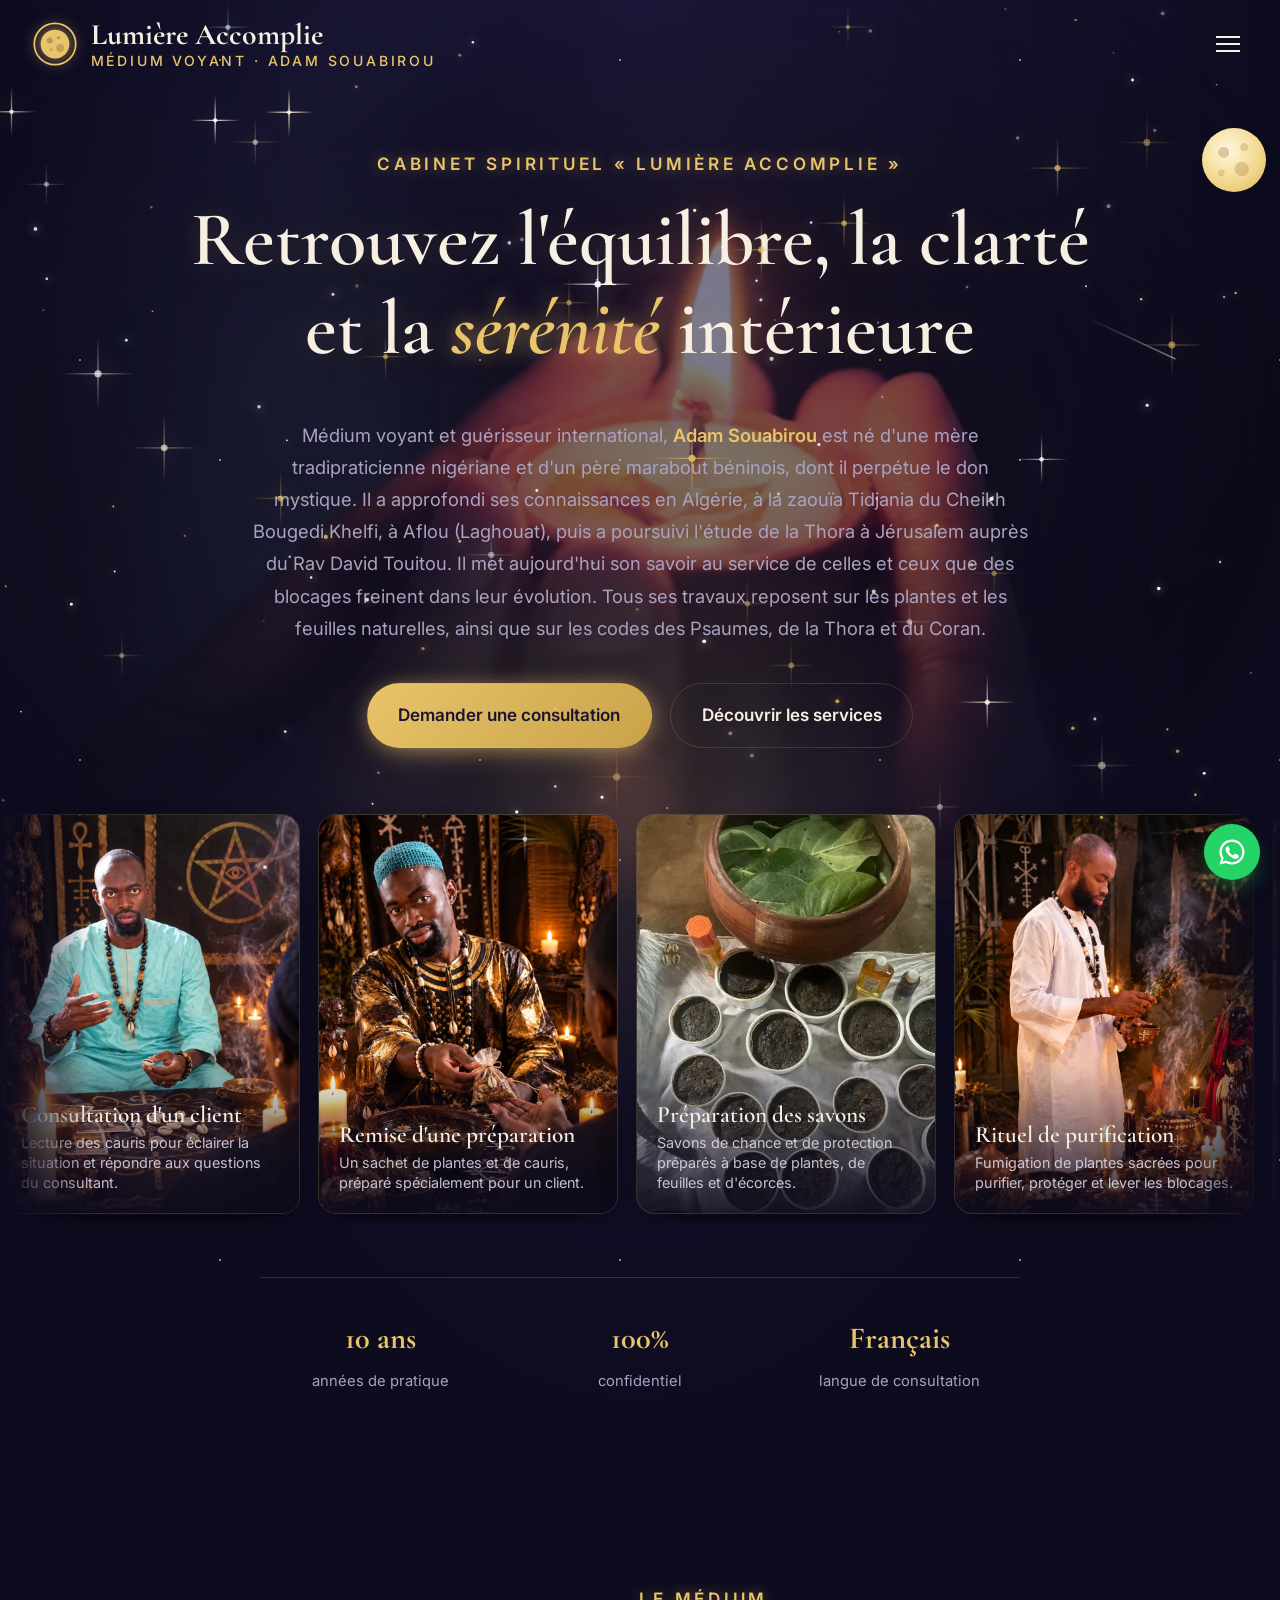
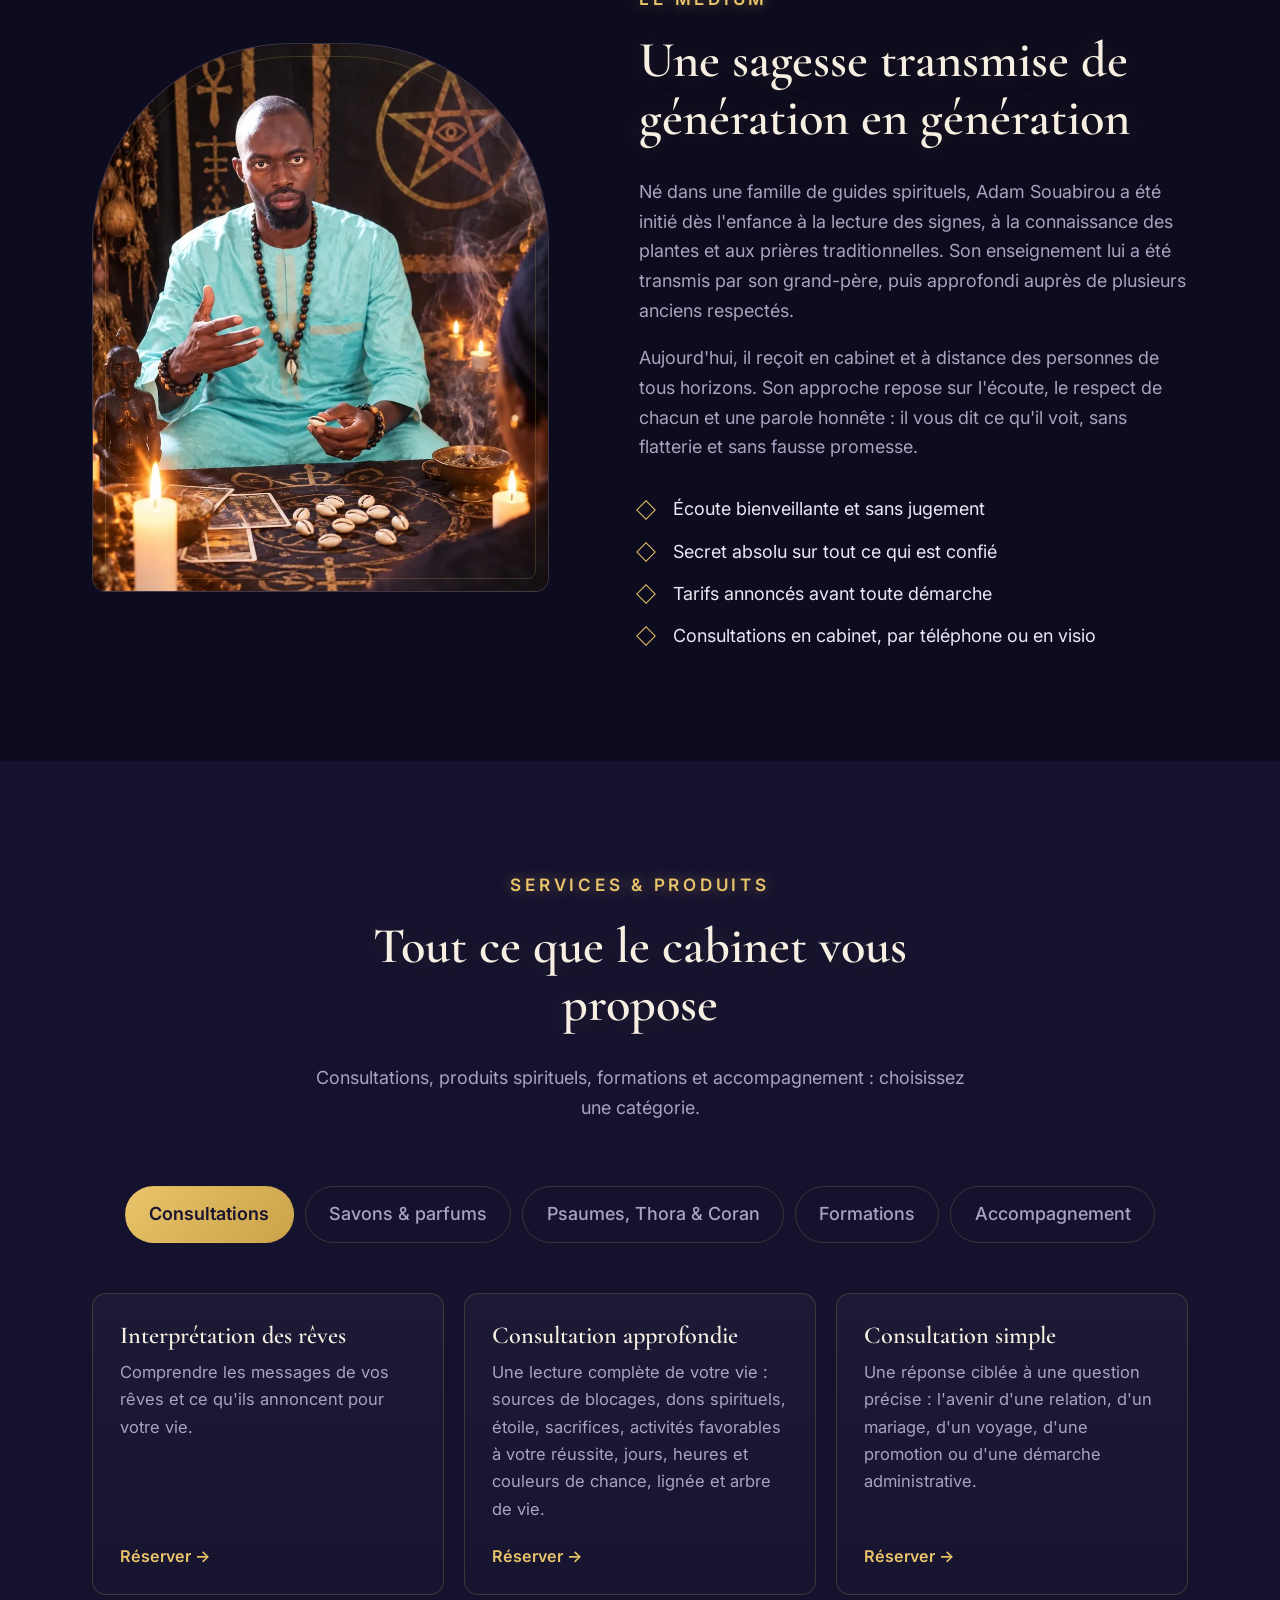
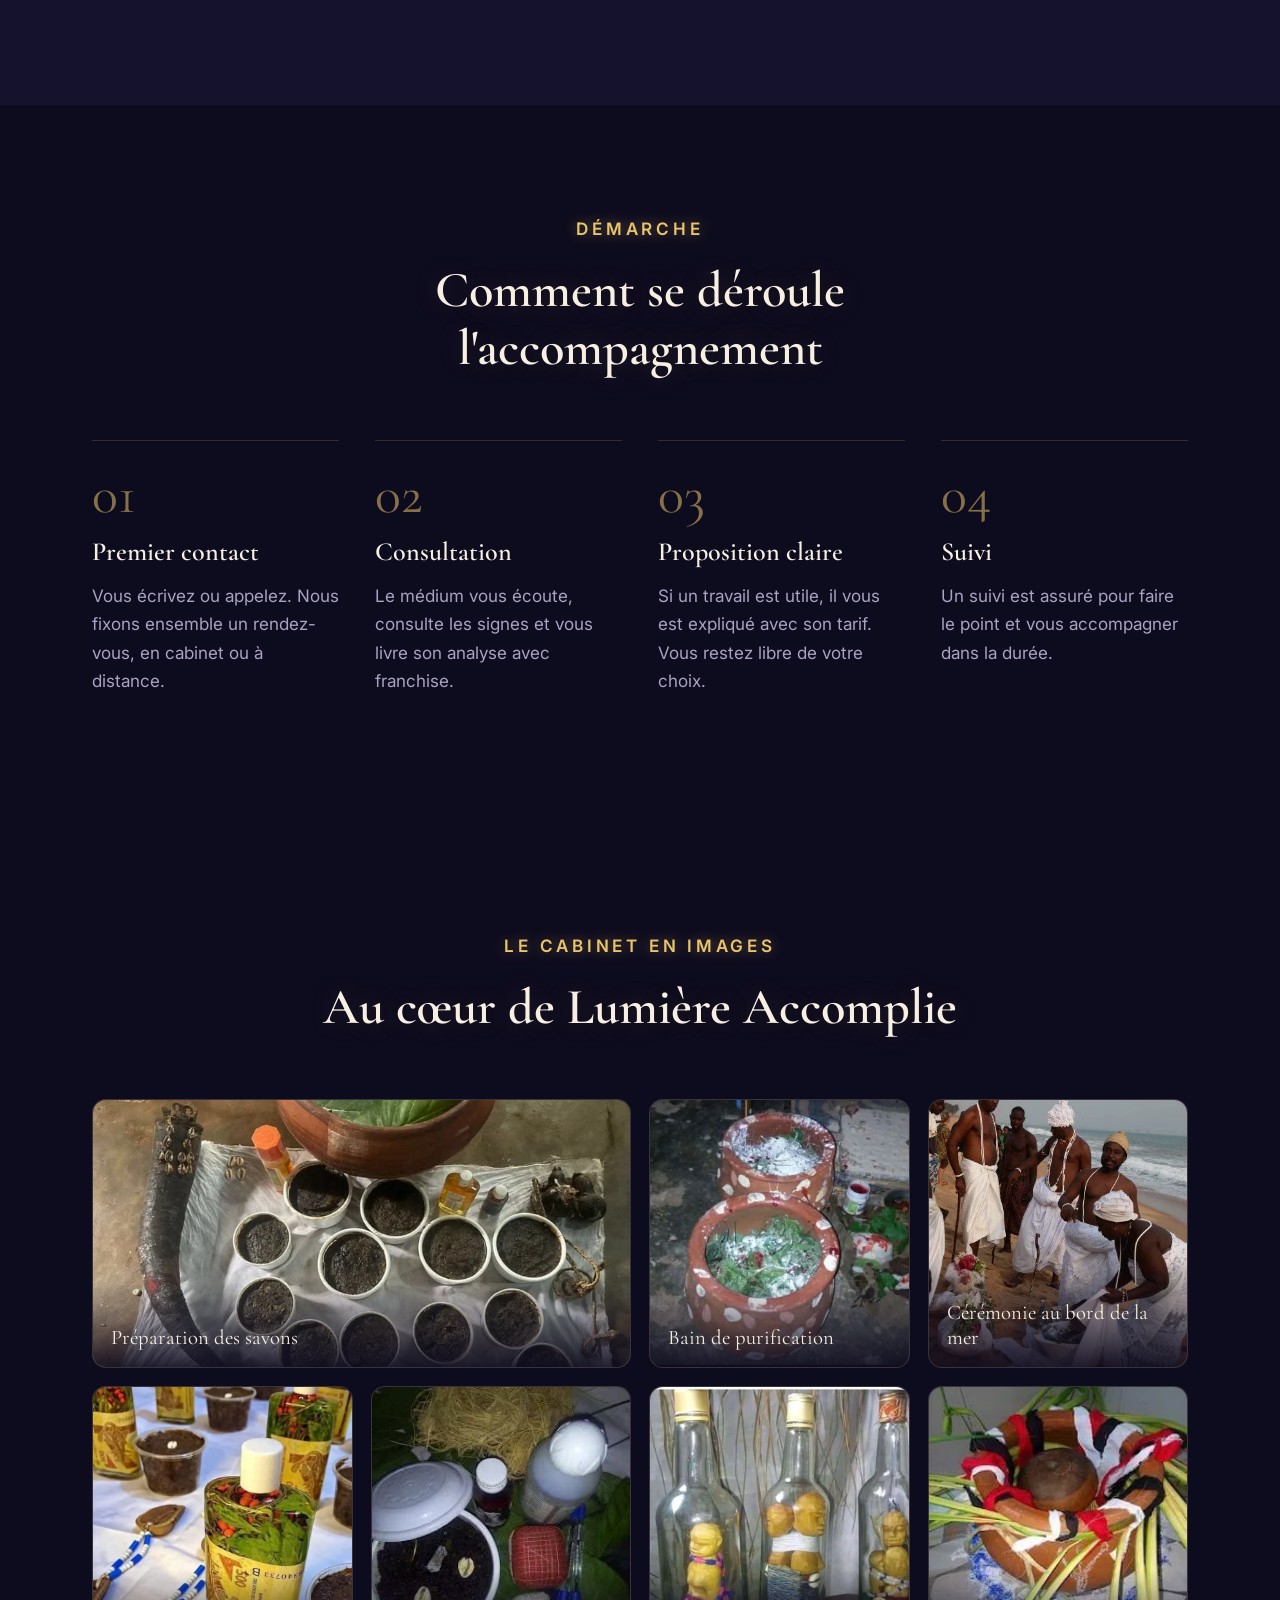
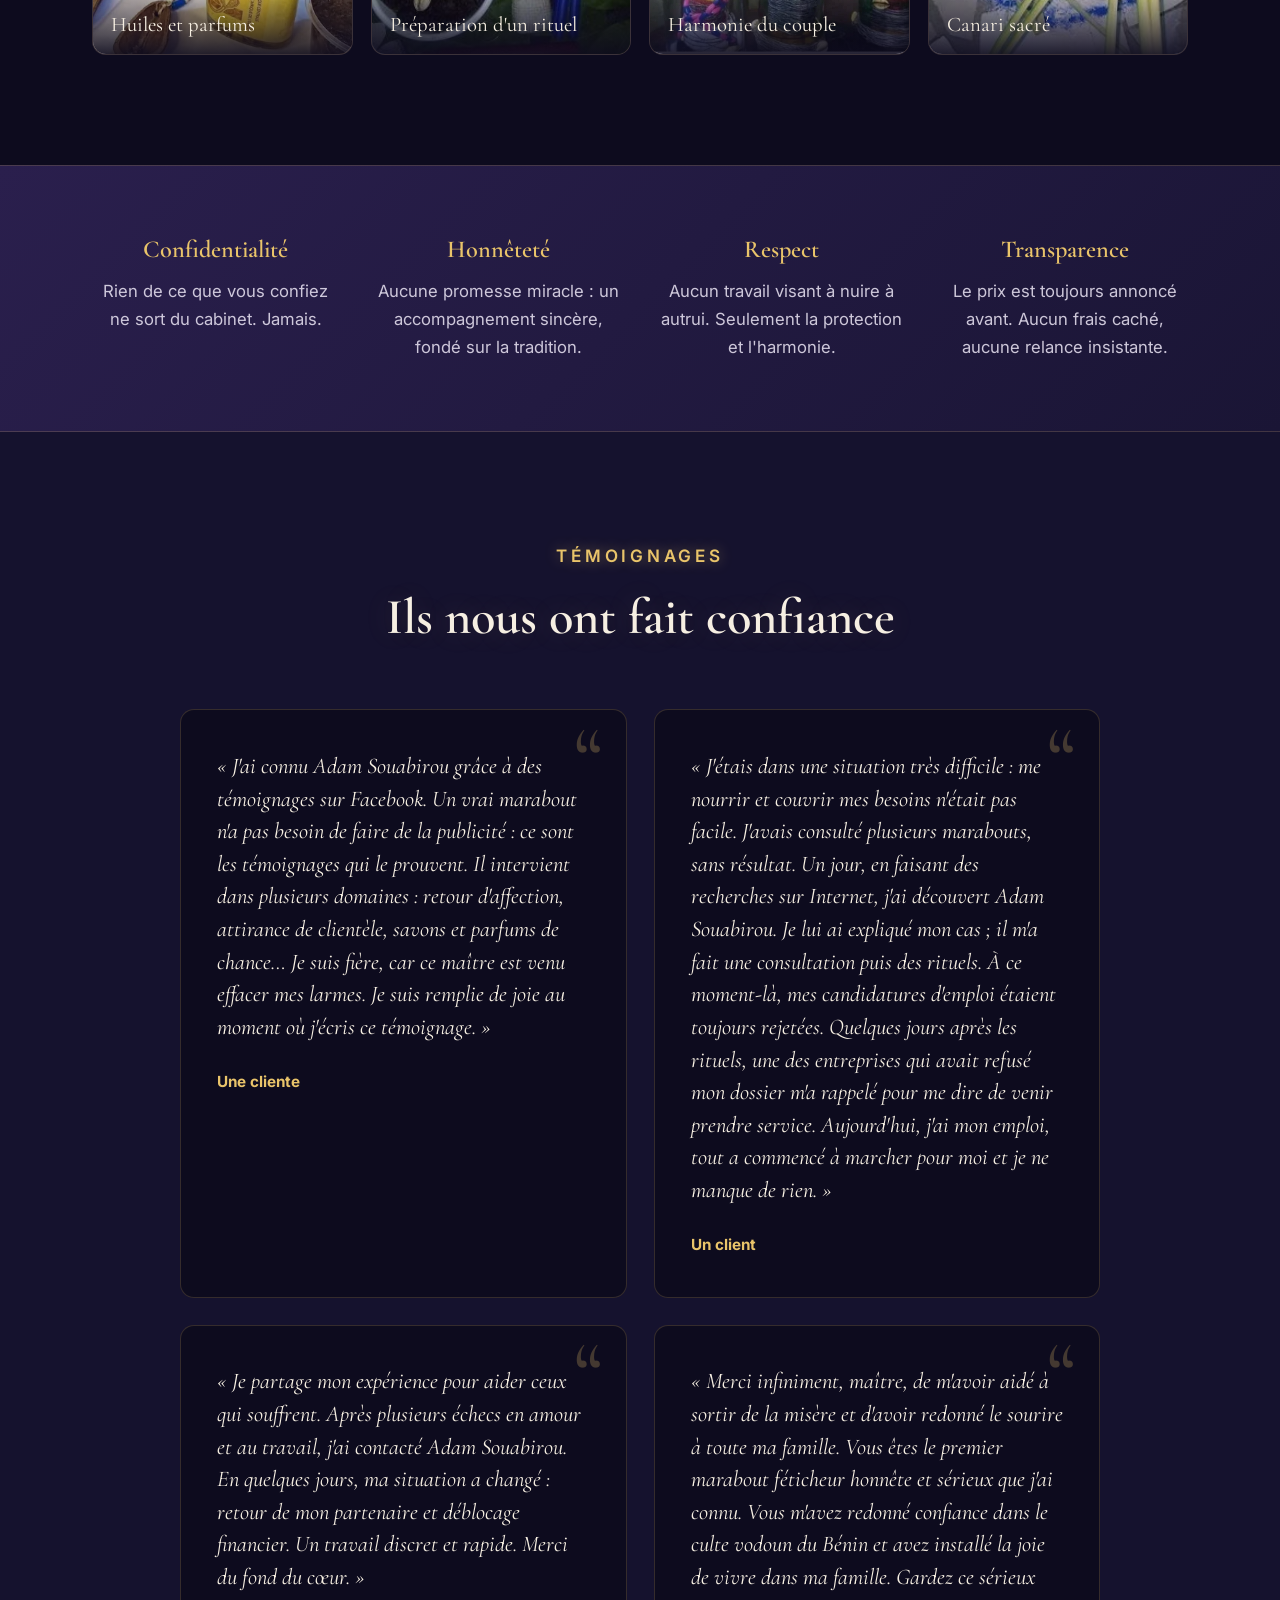
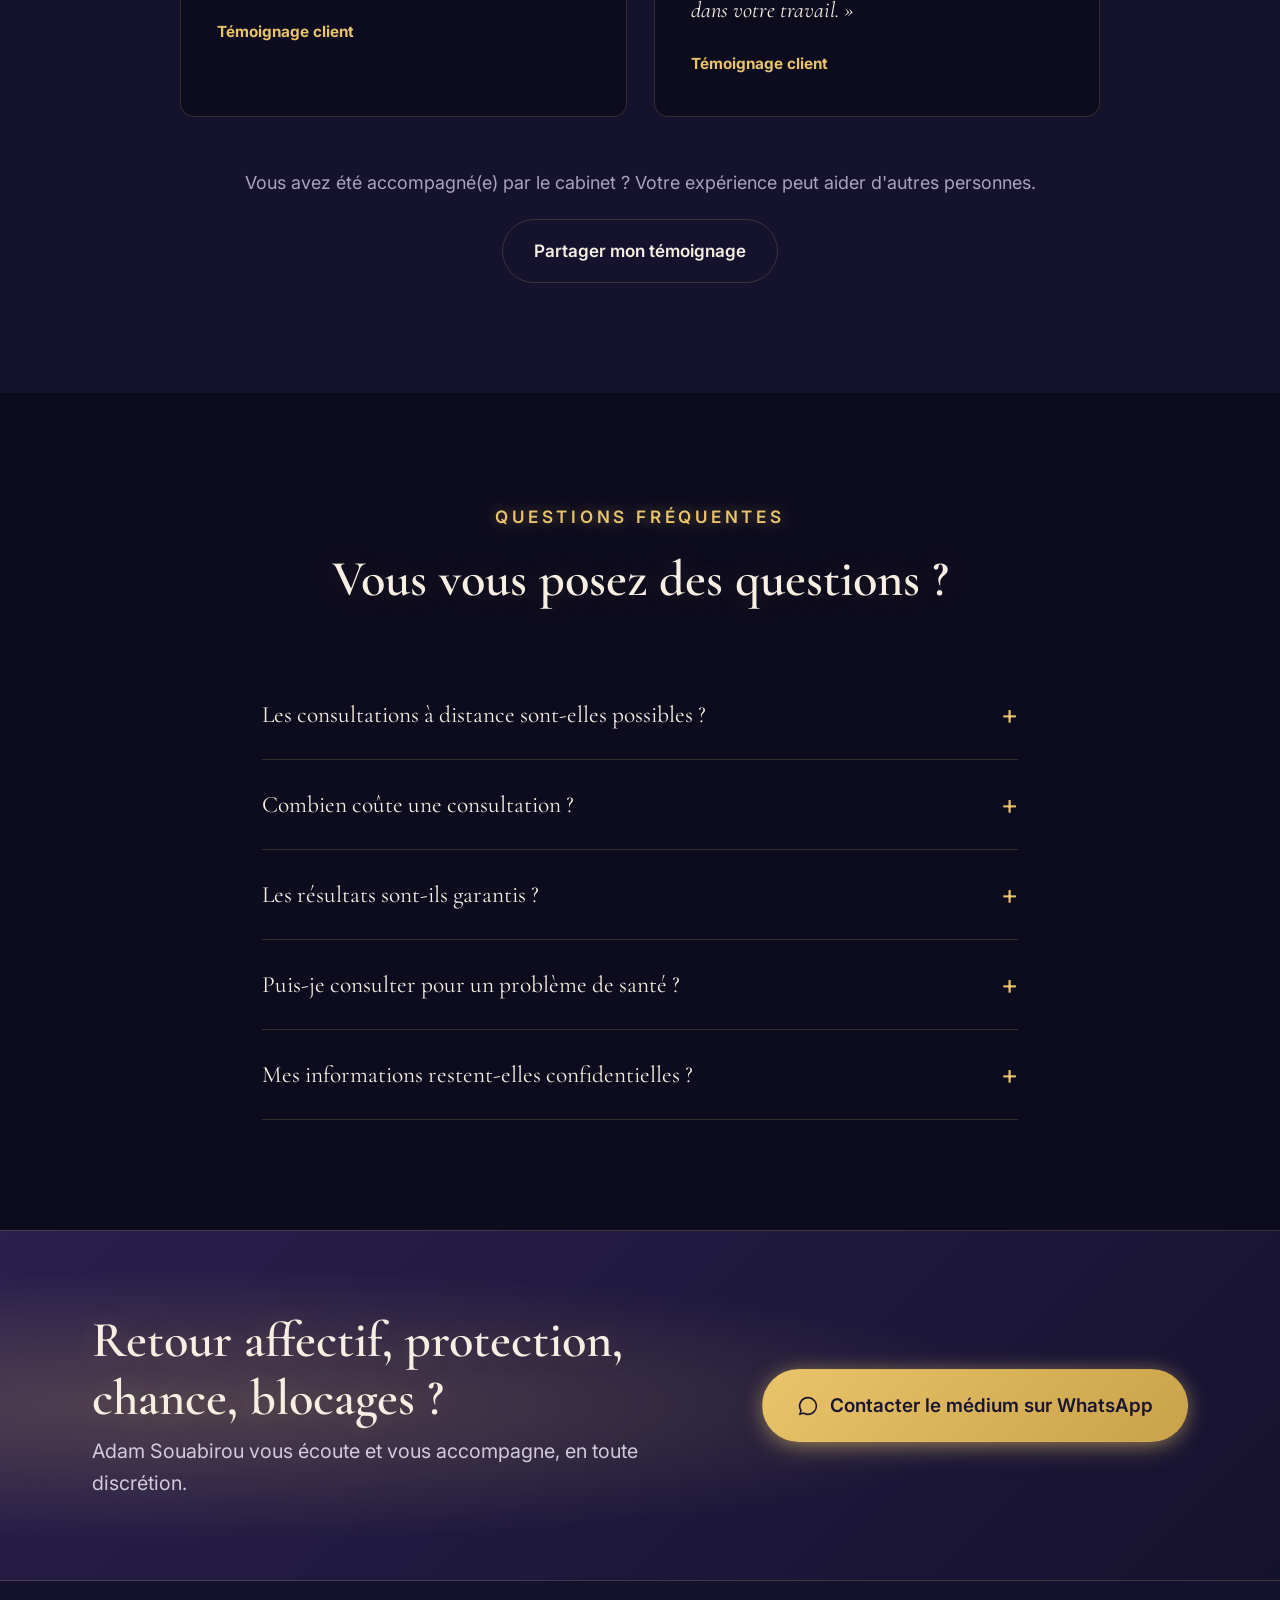
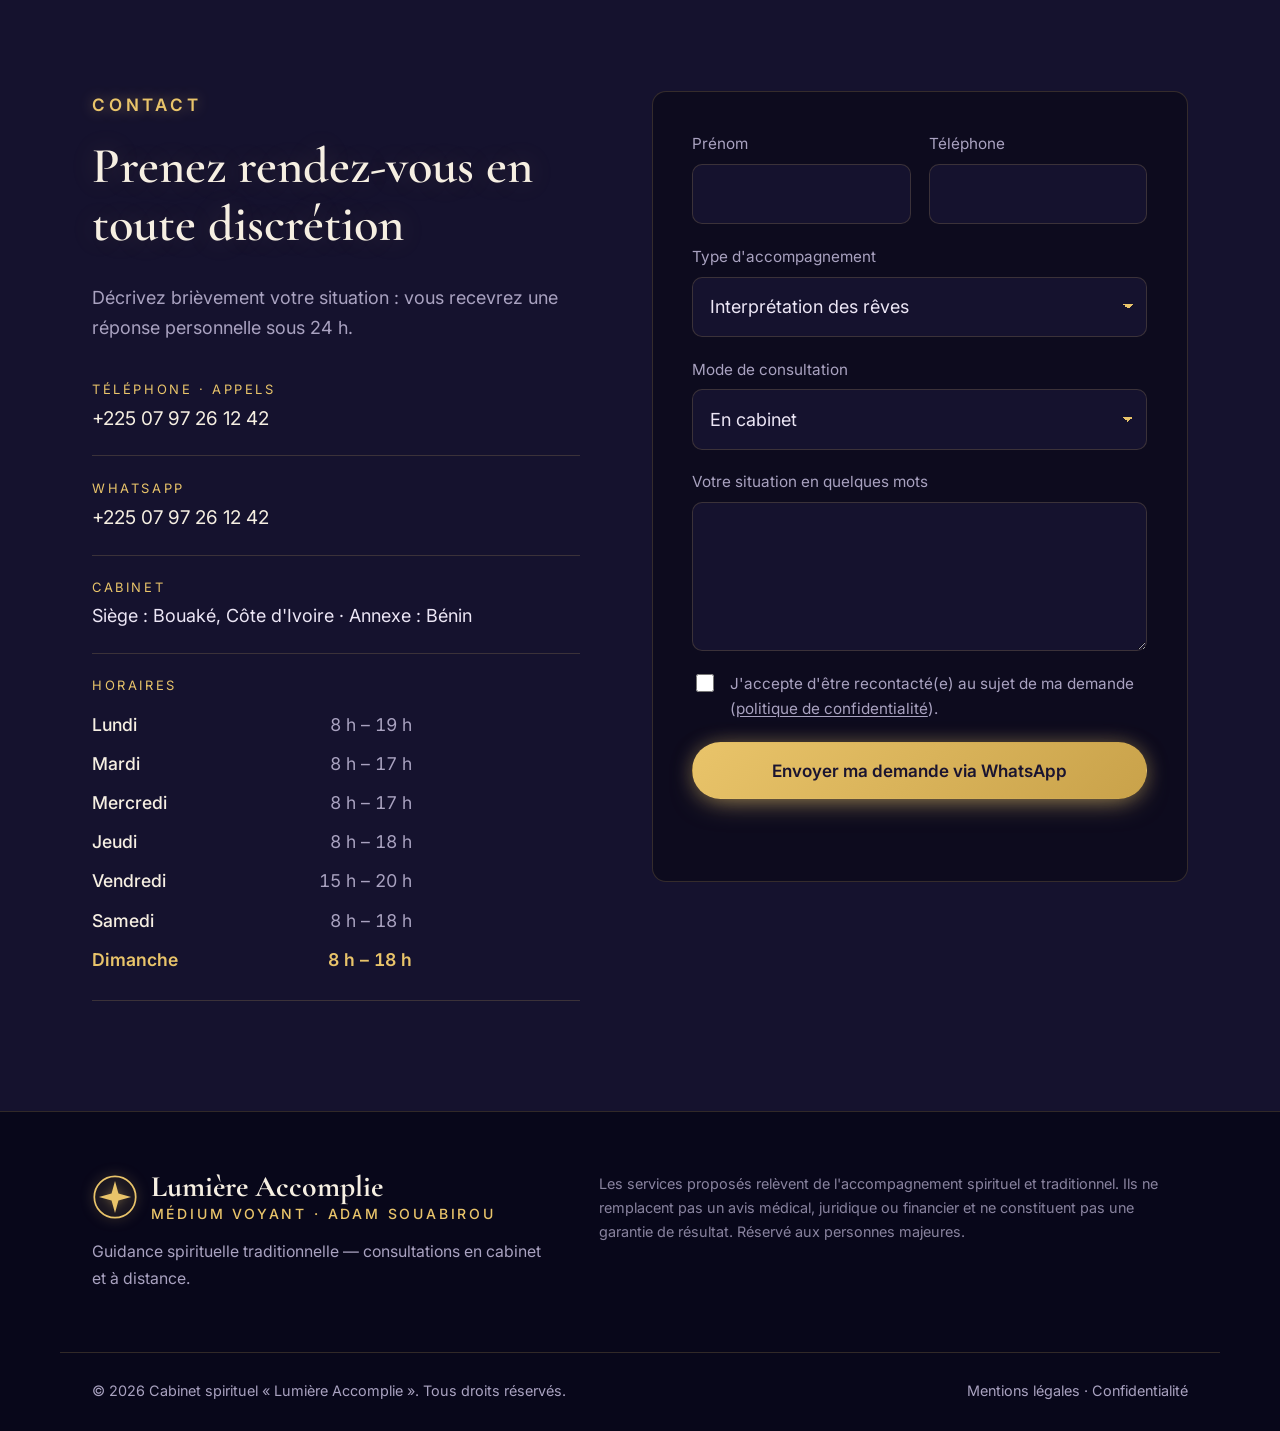
==== index.html @ c36ea088 "Accueil : nouvelle biographie d'Adam Souabirou Co-Authored-By: Claude Opus 5.5 <noreply@anthropic.co" ====
<!doctype html>
<html lang="fr">
<head>
  <meta charset="utf-8">
  <meta name="viewport" content="width=device-width, initial-scale=1">
  <title>Lumière Accomplie — Cabinet spirituel · Médium voyant Adam Souabirou</title>
  <meta name="description" content="Cabinet spirituel Lumière Accomplie, du médium voyant Adam Souabirou. Voyance, naturopathie, protection, harmonie du foyer et bénédictions, en toute confidentialité.">
  <meta name="theme-color" content="#0d0b1e">
  <link rel="icon" href="favicon.svg" type="image/svg+xml">
  <!-- Partage sur les réseaux sociaux (ajoutez og:image et og:url une fois le site en ligne) -->
  <meta property="og:type" content="website">
  <meta property="og:locale" content="fr_FR">
  <meta property="og:title" content="Lumière Accomplie — Médium voyant Adam Souabirou">
  <meta property="og:description" content="Consultations, protection, harmonie du foyer et bénédictions, dans le respect et la confidentialité. En cabinet ou à distance.">
  <meta name="twitter:card" content="summary">
  <link rel="preconnect" href="https://fonts.googleapis.com">
  <link rel="preconnect" href="https://fonts.gstatic.com" crossorigin>
  <link href="https://fonts.googleapis.com/css2?family=Cormorant+Garamond:ital,wght@0,500;0,600;0,700;1,500&family=Inter:wght@400;500;600&display=swap" rel="stylesheet">
  <link rel="stylesheet" href="styles.css">
</head>
<body>

  <!-- ============ NAVIGATION ============ -->
  <header class="nav" id="top">
    <div class="container nav__inner">
      <a href="#top" class="brand" aria-label="Accueil">
        <svg class="brand__mark" viewBox="0 0 40 40" aria-hidden="true">
          <circle cx="20" cy="20" r="18" fill="none" stroke="currentColor" stroke-width="1.5"/>
          <circle cx="20" cy="20" r="12.5" fill="currentColor"/>
          <circle cx="15.5" cy="17" r="2.6" fill="#0d0b1e" opacity=".22"/>
          <circle cx="24.5" cy="23.5" r="3.4" fill="#0d0b1e" opacity=".18"/>
          <circle cx="23" cy="14.5" r="1.5" fill="#0d0b1e" opacity=".22"/>
          <circle cx="16.5" cy="25" r="1.2" fill="#0d0b1e" opacity=".2"/>
        </svg>
        <span class="brand__text"><span data-site="cabinet">Lumière Accomplie</span><small data-site="slogan">Médium voyant · Adam Souabirou</small></span>
      </a>
      <nav class="nav__links" id="navLinks" aria-label="Navigation principale">
        <a href="#apropos">Le Médium</a>
        <a href="#services">Services</a>
        <a href="#demarche">Démarche</a>
        <a href="#temoignages">Témoignages</a>
        <a href="#faq">FAQ</a>
        <a href="#contact" class="btn btn--gold btn--sm">Prendre rendez-vous</a>
      </nav>
      <button class="nav__toggle" id="navToggle" aria-label="Ouvrir le menu" aria-expanded="false">
        <span></span><span></span><span></span>
      </button>
    </div>
  </header>

  <main>
    <!-- ============ HERO ============ -->
    <section class="hero">
      <!-- Fond : photo Pexels de Tony Sebastian (licence Pexels, usage commercial libre) -->
      <div class="hero__bg" aria-hidden="true"></div>
      <div class="hero__stars" aria-hidden="true"></div>
      <div class="hero__moon" aria-hidden="true"></div>
      <div class="hero__glow" aria-hidden="true"></div>
      <div class="container hero__inner">
        <p class="eyebrow" data-site="nomComplet">Cabinet spirituel « Lumière Accomplie »</p>
        <h1>Retrouvez l'équilibre, la clarté<br>et la <em>sérénité</em> intérieure</h1>
        <p class="hero__lead hero__lead--bio">
          Médium voyant et guérisseur international, <strong data-site="nom">Adam Souabirou</strong> est né d'une mère
          tradipraticienne nigériane et d'un père marabout béninois, dont il perpétue le don mystique.
          Il a approfondi ses connaissances en Algérie, à la zaouïa Tidjania du Cheikh Bougedi Khelfi,
          à Aflou (Laghouat), puis a poursuivi l'étude de la Thora à Jérusalem auprès du Rav David Touitou.
          Il met aujourd'hui son savoir au service de celles et ceux que des blocages freinent dans leur évolution.
          Tous ses travaux reposent sur les plantes et les feuilles naturelles, ainsi que sur les codes
          des Psaumes, de la Thora et du Coran.
        </p>
        <div class="hero__cta">
          <a href="#contact" class="btn btn--gold">Demander une consultation</a>
          <a href="#services" class="btn btn--ghost">Découvrir les services</a>
        </div>
      </div>

      <!-- Bande de photos défilante, générée depuis site-config.js (liste "diaporama") -->
      <div class="strip">
        <div class="strip__track" id="heroTrack">
          <figure class="hero__tile">
            <img src="images/consultation-cauris.webp" alt="Consultation d'un client" width="900" height="1200">
            <figcaption><strong>Consultation d'un client</strong></figcaption>
          </figure>
        </div>
      </div>

      <div class="container hero__inner">
        <ul class="hero__facts">
          <li><strong><span data-site="annees">10</span> ans</strong><span>années de pratique</span></li>
          <li><strong>100%</strong><span>confidentiel</span></li>
          <li><strong data-site="langues">Français</strong><span>langue de consultation</span></li>
        </ul>
      </div>
    </section>

    <!-- ============ A PROPOS ============ -->
    <section class="section" id="apropos">
      <div class="container about">
        <div class="about__visual">
          <div class="about__frame" id="photoFrame">
            <span class="about__badge" data-construction>Photo à venir</span>
            <svg viewBox="0 0 200 240" aria-hidden="true" class="about__art">
              <defs>
                <radialGradient id="g1" cx="50%" cy="40%" r="60%">
                  <stop offset="0%" stop-color="#e9c46a" stop-opacity=".55"/>
                  <stop offset="100%" stop-color="#e9c46a" stop-opacity="0"/>
                </radialGradient>
              </defs>
              <rect width="200" height="240" fill="url(#g1)"/>
              <g fill="none" stroke="#e9c46a" stroke-width="1.2" opacity=".9">
                <circle cx="100" cy="100" r="62"/>
                <circle cx="100" cy="100" r="44"/>
                <path d="M100 30 L100 170 M30 100 L170 100 M51 51 L149 149 M149 51 L51 149"/>
              </g>
              <path d="M100 66 L108 92 L134 100 L108 108 L100 134 L92 108 L66 100 L92 92 Z" fill="#e9c46a"/>
              <text x="100" y="212" text-anchor="middle" font-family="Cormorant Garamond, serif" font-size="15" fill="#e9c46a" letter-spacing="3">TRANSMISSION</text>
            </svg>
          </div>
        </div>
        <div class="about__text">
          <p class="eyebrow">Le Médium</p>
          <h2>Une sagesse transmise de génération en génération</h2>
          <p>
            Né dans une famille de guides spirituels, <span data-site="nom">Adam Souabirou</span> a été initié dès
            l'enfance à la lecture des signes, à la connaissance des plantes et aux prières
            traditionnelles. Son enseignement lui a été transmis par son grand-père, puis
            approfondi auprès de plusieurs anciens respectés.
          </p>
          <p>
            Aujourd'hui, il reçoit en cabinet et à distance des personnes de tous horizons.
            Son approche repose sur l'écoute, le respect de chacun et une parole honnête :
            il vous dit ce qu'il voit, sans flatterie et sans fausse promesse.
          </p>
          <ul class="checklist">
            <li>Écoute bienveillante et sans jugement</li>
            <li>Secret absolu sur tout ce qui est confié</li>
            <li>Tarifs annoncés avant toute démarche</li>
            <li>Consultations en cabinet, par téléphone ou en visio</li>
          </ul>
        </div>
      </div>
    </section>

    <!-- ============ SERVICES ============
         Généré depuis la liste des services. Chaque bouton ouvre WhatsApp avec le nom de l'article. -->
    <section class="section section--alt" id="services">
      <div class="container">
        <div class="section__head">
          <p class="eyebrow">Services & produits</p>
          <h2>Tout ce que le cabinet vous propose</h2>
          <p>Consultations, produits spirituels, formations et accompagnement : choisissez une catégorie.</p>
        </div>
        <div class="tabs" role="tablist" aria-label="Catégories de services">
          <button class="tabs__btn" role="tab" id="tab-consultations" aria-controls="panel-consultations" aria-selected="true">Consultations</button>
          <button class="tabs__btn" role="tab" id="tab-plantes" aria-controls="panel-plantes" aria-selected="false" tabindex="-1">Savons &amp; parfums</button>
          <button class="tabs__btn" role="tab" id="tab-ecritures" aria-controls="panel-ecritures" aria-selected="false" tabindex="-1">Psaumes, Thora &amp; Coran</button>
          <button class="tabs__btn" role="tab" id="tab-formations" aria-controls="panel-formations" aria-selected="false" tabindex="-1">Formations</button>
          <button class="tabs__btn" role="tab" id="tab-accompagnement" aria-controls="panel-accompagnement" aria-selected="false" tabindex="-1">Accompagnement</button>
        </div>
        <div class="tabs__panel" role="tabpanel" id="panel-consultations" aria-labelledby="tab-consultations">
          <ul class="items">
            <li class="item">
              <h4>Interprétation des rêves</h4>
              <p>Comprendre les messages de vos rêves et ce qu'ils annoncent pour votre vie.</p>
              <a href="#contact" class="item__cta" data-order="Interprétation des rêves" data-verb="Réserver" target="_blank" rel="noopener">Réserver <span aria-hidden="true">→</span></a>
            </li>
            <li class="item">
              <h4>Consultation approfondie</h4>
              <p>Une lecture complète de votre vie : sources de blocages, dons spirituels, étoile, sacrifices, activités favorables à votre réussite, jours, heures et couleurs de chance, lignée et arbre de vie.</p>
              <a href="#contact" class="item__cta" data-order="Consultation approfondie" data-verb="Réserver" target="_blank" rel="noopener">Réserver <span aria-hidden="true">→</span></a>
            </li>
            <li class="item">
              <h4>Consultation simple</h4>
              <p>Une réponse ciblée à une question précise : l'avenir d'une relation, d'un mariage, d'un voyage, d'une promotion ou d'une démarche administrative.</p>
              <a href="#contact" class="item__cta" data-order="Consultation simple" data-verb="Réserver" target="_blank" rel="noopener">Réserver <span aria-hidden="true">→</span></a>
            </li>
          </ul>
        </div>
        <div class="tabs__panel" role="tabpanel" id="panel-plantes" aria-labelledby="tab-plantes" hidden>
          <p class="tabs__intro">Fabriqués à la main à base de plantes et d'écorces naturelles.</p>
          <h3 class="group__title">Savons</h3>
          <ul class="items">
            <li class="item">
              <h4>Savon de chance</h4>
              <p>Pour stimuler votre chance et attirer des opportunités inattendues.</p>
              <a href="#contact" class="item__cta" data-order="Savon de chance" data-verb="Commander" target="_blank" rel="noopener">Commander <span aria-hidden="true">→</span></a>
            </li>
            <li class="item">
              <h4>Savon de promotion</h4>
              <p>Pour gagner la faveur de vos supérieurs et favoriser votre promotion.</p>
              <a href="#contact" class="item__cta" data-order="Savon de promotion" data-verb="Commander" target="_blank" rel="noopener">Commander <span aria-hidden="true">→</span></a>
            </li>
            <li class="item">
              <h4>Savon d'attirance</h4>
              <p>Pour être remarqué(e) et apprécié(e) des hommes ou des femmes de haut rang.</p>
              <a href="#contact" class="item__cta" data-order="Savon d'attirance" data-verb="Commander" target="_blank" rel="noopener">Commander <span aria-hidden="true">→</span></a>
            </li>
            <li class="item">
              <h4>Savon d'harmonie du couple</h4>
              <p>Pour favoriser la compréhension et éloigner les disputes inutiles.</p>
              <a href="#contact" class="item__cta" data-order="Savon d'harmonie du couple" data-verb="Commander" target="_blank" rel="noopener">Commander <span aria-hidden="true">→</span></a>
            </li>
            <li class="item">
              <h4>Savon d'amour</h4>
              <p>Pour raviver l'amour de votre partenaire et occuper ses pensées.</p>
              <a href="#contact" class="item__cta" data-order="Savon d'amour" data-verb="Commander" target="_blank" rel="noopener">Commander <span aria-hidden="true">→</span></a>
            </li>
            <li class="item">
              <h4>Savon d'ouverture financière</h4>
              <p>Pour attirer les opportunités d'affaires et d'argent.</p>
              <a href="#contact" class="item__cta" data-order="Savon d'ouverture financière" data-verb="Commander" target="_blank" rel="noopener">Commander <span aria-hidden="true">→</span></a>
            </li>
            <li class="item">
              <h4>Savon de déblocage et désenvoûtement</h4>
              <p>Pour nettoyer les attaques mystiques qui freinent votre évolution.</p>
              <a href="#contact" class="item__cta" data-order="Savon de déblocage et désenvoûtement" data-verb="Commander" target="_blank" rel="noopener">Commander <span aria-hidden="true">→</span></a>
            </li>
            <li class="item">
              <h4>Savon de protection</h4>
              <p>Pour restaurer votre aura et vous préserver des entités du bas astral.</p>
              <a href="#contact" class="item__cta" data-order="Savon de protection" data-verb="Commander" target="_blank" rel="noopener">Commander <span aria-hidden="true">→</span></a>
            </li>
            <li class="item">
              <h4>Savon de retour à l'envoyeur</h4>
              <p>Pour dresser une barrière contre les attaques mystiques et renvoyer le mal à son expéditeur.</p>
              <a href="#contact" class="item__cta" data-order="Savon de retour à l'envoyeur" data-verb="Commander" target="_blank" rel="noopener">Commander <span aria-hidden="true">→</span></a>
            </li>
          </ul>
          <h3 class="group__title">Parfums</h3>
          <ul class="items">
            <li class="item">
              <h4>Parfum de charme</h4>
              <p>Pour révéler votre beauté et votre pouvoir d'attraction.</p>
              <a href="#contact" class="item__cta" data-order="Parfum de charme" data-verb="Commander" target="_blank" rel="noopener">Commander <span aria-hidden="true">→</span></a>
            </li>
            <li class="item">
              <h4>Parfum de chance extrême</h4>
              <p>Pour accompagner votre chance au quotidien.</p>
              <a href="#contact" class="item__cta" data-order="Parfum de chance extrême" data-verb="Commander" target="_blank" rel="noopener">Commander <span aria-hidden="true">→</span></a>
            </li>
            <li class="item">
              <h4>Parfum d'ouverture et d'opportunités</h4>
              <p>Pour multiplier les contacts et décrocher de gros marchés.</p>
              <a href="#contact" class="item__cta" data-order="Parfum d'ouverture et d'opportunités" data-verb="Commander" target="_blank" rel="noopener">Commander <span aria-hidden="true">→</span></a>
            </li>
            <li class="item">
              <h4>Parfum de clientèle</h4>
              <p>Pour attirer la clientèle et favoriser la vente de vos marchandises.</p>
              <a href="#contact" class="item__cta" data-order="Parfum de clientèle" data-verb="Commander" target="_blank" rel="noopener">Commander <span aria-hidden="true">→</span></a>
            </li>
            <li class="item">
              <h4>Parfum de visibilité</h4>
              <p>Pour gagner en visibilité et en audience sur les réseaux sociaux.</p>
              <a href="#contact" class="item__cta" data-order="Parfum de visibilité" data-verb="Commander" target="_blank" rel="noopener">Commander <span aria-hidden="true">→</span></a>
            </li>
            <li class="item">
              <h4>Parfum lumière</h4>
              <p>Pour les hommes et femmes d'affaires qui visent les grands marchés.</p>
              <a href="#contact" class="item__cta" data-order="Parfum lumière" data-verb="Commander" target="_blank" rel="noopener">Commander <span aria-hidden="true">→</span></a>
            </li>
          </ul>
          <p class="tabs__note">Disponibles sur commande — prix et livraison communiqués sur WhatsApp. Ces produits sont des supports spirituels traditionnels : ils ne remplacent pas un avis ou un traitement médical.</p>
        </div>
        <div class="tabs__panel" role="tabpanel" id="panel-ecritures" aria-labelledby="tab-ecritures" hidden>
          <p class="tabs__intro">Produits préparés à partir des codes des Psaumes, de la Thora et des sourates du Coran.</p>
          <h3 class="group__title">Huiles</h3>
          <ul class="items">
            <li class="item">
              <h4>Huile d'ouverture et de chance</h4>
              <p>Pour attirer les opportunités de toutes parts au quotidien.</p>
              <a href="#contact" class="item__cta" data-order="Huile d'ouverture et de chance" data-verb="Commander" target="_blank" rel="noopener">Commander <span aria-hidden="true">→</span></a>
            </li>
            <li class="item">
              <h4>Huile de protection de la maison</h4>
              <p>Pour éloigner les ondes négatives de votre foyer.</p>
              <a href="#contact" class="item__cta" data-order="Huile de protection de la maison" data-verb="Commander" target="_blank" rel="noopener">Commander <span aria-hidden="true">→</span></a>
            </li>
            <li class="item">
              <h4>Huile de combat spirituel</h4>
              <p>Pour détruire les foyers négatifs établis contre vous.</p>
              <a href="#contact" class="item__cta" data-order="Huile de combat spirituel" data-verb="Commander" target="_blank" rel="noopener">Commander <span aria-hidden="true">→</span></a>
            </li>
          </ul>
          <h3 class="group__title">Eaux bénites coraniques</h3>
          <ul class="items">
            <li class="item">
              <h4>Eau de l'intelligence</h4>
              <p>Pour favoriser la mémoire et bien retenir ses cours.</p>
              <a href="#contact" class="item__cta" data-order="Eau de l'intelligence" data-verb="Commander" target="_blank" rel="noopener">Commander <span aria-hidden="true">→</span></a>
            </li>
            <li class="item">
              <h4>Eau du commerce</h4>
              <p>Pour dynamiser votre commerce, en ligne comme en boutique.</p>
              <a href="#contact" class="item__cta" data-order="Eau du commerce" data-verb="Commander" target="_blank" rel="noopener">Commander <span aria-hidden="true">→</span></a>
            </li>
            <li class="item">
              <h4>Eau des champs</h4>
              <p>Pour la bonne marche de vos cultures et de vos récoltes.</p>
              <a href="#contact" class="item__cta" data-order="Eau des champs" data-verb="Commander" target="_blank" rel="noopener">Commander <span aria-hidden="true">→</span></a>
            </li>
            <li class="item">
              <h4>Eau de promotion et d'élévation</h4>
              <p>Pour accompagner votre avancement professionnel.</p>
              <a href="#contact" class="item__cta" data-order="Eau de promotion et d'élévation" data-verb="Commander" target="_blank" rel="noopener">Commander <span aria-hidden="true">→</span></a>
            </li>
            <li class="item">
              <h4>Eau de prospérité</h4>
              <p>Pour la prospérité de vos affaires.</p>
              <a href="#contact" class="item__cta" data-order="Eau de prospérité" data-verb="Commander" target="_blank" rel="noopener">Commander <span aria-hidden="true">→</span></a>
            </li>
          </ul>
          <h3 class="group__title">Amulettes &amp; talismans de la Thora</h3>
          <ul class="items">
            <li class="item">
              <h4>Amulette de gloire</h4>
              <p>Pour la gloire et la bonne marche de vos activités.</p>
              <a href="#contact" class="item__cta" data-order="Amulette de gloire" data-verb="Commander" target="_blank" rel="noopener">Commander <span aria-hidden="true">→</span></a>
            </li>
            <li class="item">
              <h4>Amulette de haute protection</h4>
              <p>Une protection spirituelle de haut niveau.</p>
              <a href="#contact" class="item__cta" data-order="Amulette de haute protection" data-verb="Commander" target="_blank" rel="noopener">Commander <span aria-hidden="true">→</span></a>
            </li>
            <li class="item">
              <h4>Talisman d'invisibilité</h4>
              <p>Pour rester hors d'atteinte des attaques mystiques.</p>
              <a href="#contact" class="item__cta" data-order="Talisman d'invisibilité" data-verb="Commander" target="_blank" rel="noopener">Commander <span aria-hidden="true">→</span></a>
            </li>
          </ul>
          <h3 class="group__title">Bagues</h3>
          <ul class="items">
            <li class="item">
              <h4>Bague de la Thora de richesse</h4>
              <p>Pour attirer l'abondance et la richesse.</p>
              <a href="#contact" class="item__cta" data-order="Bague de la Thora de richesse" data-verb="Commander" target="_blank" rel="noopener">Commander <span aria-hidden="true">→</span></a>
            </li>
            <li class="item">
              <h4>Bague de la Thora de protection</h4>
              <p>Protection spirituelle contre les accidents et les agressions.</p>
              <a href="#contact" class="item__cta" data-order="Bague de la Thora de protection" data-verb="Commander" target="_blank" rel="noopener">Commander <span aria-hidden="true">→</span></a>
            </li>
            <li class="item">
              <h4>Bague du psaume de l'influence</h4>
              <p>Pour l'influence et la notoriété.</p>
              <a href="#contact" class="item__cta" data-order="Bague du psaume de l'influence" data-verb="Commander" target="_blank" rel="noopener">Commander <span aria-hidden="true">→</span></a>
            </li>
          </ul>
          <h3 class="group__title">Croix du psaume</h3>
          <ul class="items">
            <li class="item">
              <h4>Croix de richesse</h4>
              <p>Pour ouvrir les portes de l'abondance.</p>
              <a href="#contact" class="item__cta" data-order="Croix de richesse" data-verb="Commander" target="_blank" rel="noopener">Commander <span aria-hidden="true">→</span></a>
            </li>
            <li class="item">
              <h4>Croix de protection et de déblocage</h4>
              <p>Pour vous protéger et lever ce qui vous bloque.</p>
              <a href="#contact" class="item__cta" data-order="Croix de protection et de déblocage" data-verb="Commander" target="_blank" rel="noopener">Commander <span aria-hidden="true">→</span></a>
            </li>
            <li class="item">
              <h4>Croix de chance extrême</h4>
              <p>Pour une chance renforcée au quotidien.</p>
              <a href="#contact" class="item__cta" data-order="Croix de chance extrême" data-verb="Commander" target="_blank" rel="noopener">Commander <span aria-hidden="true">→</span></a>
            </li>
            <li class="item">
              <h4>Croix de vérité</h4>
              <p>Pour démasquer les complots et la trahison.</p>
              <a href="#contact" class="item__cta" data-order="Croix de vérité" data-verb="Commander" target="_blank" rel="noopener">Commander <span aria-hidden="true">→</span></a>
            </li>
          </ul>
          <h3 class="group__title">Bougies du psaume</h3>
          <ul class="items">
            <li class="item">
              <h4>Bougie d'élévation et d'exaucement</h4>
              <p>Pour l'élévation spirituelle et l'exaucement de vos prières.</p>
              <a href="#contact" class="item__cta" data-order="Bougie d'élévation et d'exaucement" data-verb="Commander" target="_blank" rel="noopener">Commander <span aria-hidden="true">→</span></a>
            </li>
            <li class="item">
              <h4>Bougie de chance</h4>
              <p>Pour attirer la chance.</p>
              <a href="#contact" class="item__cta" data-order="Bougie de chance" data-verb="Commander" target="_blank" rel="noopener">Commander <span aria-hidden="true">→</span></a>
            </li>
          </ul>
          <p class="tabs__note">Disponibles sur commande — prix et livraison communiqués sur WhatsApp. Ces produits sont des supports spirituels traditionnels : ils ne remplacent pas un avis ou un traitement médical.</p>
        </div>
        <div class="tabs__panel" role="tabpanel" id="panel-formations" aria-labelledby="tab-formations" hidden>
          <ul class="items">
            <li class="item">
              <h4>Spiritualité ancestrale africaine (Vaudou)</h4>
              <p>Connaissance des plantes, des racines et des feuilles.</p>
              <a href="#contact" class="item__cta" data-order="Spiritualité ancestrale africaine (Vaudou)" data-verb="S'inscrire" target="_blank" rel="noopener">S'inscrire <span aria-hidden="true">→</span></a>
            </li>
            <li class="item">
              <h4>Maraboutage</h4>
              <p>Carré magique, tableau magique et géomancie.</p>
              <a href="#contact" class="item__cta" data-order="Maraboutage" data-verb="S'inscrire" target="_blank" rel="noopener">S'inscrire <span aria-hidden="true">→</span></a>
            </li>
            <li class="item">
              <h4>Spiritualité hindoue</h4>
              <p>Initiation à la spiritualité de Shiva.</p>
              <a href="#contact" class="item__cta" data-order="Spiritualité hindoue" data-verb="S'inscrire" target="_blank" rel="noopener">S'inscrire <span aria-hidden="true">→</span></a>
            </li>
            <li class="item">
              <h4>Les trois religions abrahamiques</h4>
              <p>Spiritualité du judaïsme, du christianisme et de l'islam.</p>
              <a href="#contact" class="item__cta" data-order="Les trois religions abrahamiques" data-verb="S'inscrire" target="_blank" rel="noopener">S'inscrire <span aria-hidden="true">→</span></a>
            </li>
            <li class="item">
              <h4>Préparation de savons, parfums et poudres</h4>
              <p>Fabrication à base de plantes et de feuilles.</p>
              <a href="#contact" class="item__cta" data-order="Préparation de savons, parfums et poudres" data-verb="S'inscrire" target="_blank" rel="noopener">S'inscrire <span aria-hidden="true">→</span></a>
            </li>
          </ul>
        </div>
        <div class="tabs__panel" role="tabpanel" id="panel-accompagnement" aria-labelledby="tab-accompagnement" hidden>
          <ul class="items">
            <li class="item">
              <h4>Développement spirituel personnel</h4>
              <p>Un suivi régulier pour grandir spirituellement.</p>
              <a href="#contact" class="item__cta" data-order="Développement spirituel personnel" data-verb="Prendre contact" target="_blank" rel="noopener">Prendre contact <span aria-hidden="true">→</span></a>
            </li>
            <li class="item">
              <h4>Accompagnement du couple</h4>
              <p>Un accompagnement spirituel pour renforcer votre union.</p>
              <a href="#contact" class="item__cta" data-order="Accompagnement du couple" data-verb="Prendre contact" target="_blank" rel="noopener">Prendre contact <span aria-hidden="true">→</span></a>
            </li>
            <li class="item">
              <h4>Suivi spirituel des enfants</h4>
              <p>Encadrement spirituel des enfants de 0 à 14 ans, avec l'accord et en présence des parents.</p>
              <a href="#contact" class="item__cta" data-order="Suivi spirituel des enfants" data-verb="Prendre contact" target="_blank" rel="noopener">Prendre contact <span aria-hidden="true">→</span></a>
            </li>
            <li class="item">
              <h4>Bénédiction de lieux</h4>
              <p>Lecture du Coran et des Psaumes pour attirer les ondes positives dans une nouvelle boutique, maison ou magasin.</p>
              <a href="#contact" class="item__cta" data-order="Bénédiction de lieux" data-verb="Prendre contact" target="_blank" rel="noopener">Prendre contact <span aria-hidden="true">→</span></a>
            </li>
            <li class="item">
              <h4>Installation d'un égrégore</h4>
              <p>Mise en place d'un égrégore puissant pour veiller sur votre vie.</p>
              <a href="#contact" class="item__cta" data-order="Installation d'un égrégore" data-verb="Prendre contact" target="_blank" rel="noopener">Prendre contact <span aria-hidden="true">→</span></a>
            </li>
            <li class="item">
              <h4>Désir d'enfant</h4>
              <p>Accompagnement spirituel des couples qui souhaitent un enfant, en complément du suivi médical.</p>
              <a href="#contact" class="item__cta" data-order="Désir d'enfant" data-verb="Prendre contact" target="_blank" rel="noopener">Prendre contact <span aria-hidden="true">→</span></a>
            </li>
            <li class="item">
              <h4>Troubles d'ordre spirituel</h4>
              <p>Accompagnement des troubles d'origine spirituelle, en complément d'un suivi médical.</p>
              <a href="#contact" class="item__cta" data-order="Troubles d'ordre spirituel" data-verb="Prendre contact" target="_blank" rel="noopener">Prendre contact <span aria-hidden="true">→</span></a>
            </li>
          </ul>
        </div>
      </div>
    </section>

    <!-- ============ DEMARCHE ============ -->
    <section class="section" id="demarche">
      <div class="container">
        <div class="section__head">
          <p class="eyebrow">Démarche</p>
          <h2>Comment se déroule l'accompagnement</h2>
        </div>
        <ol class="steps">
          <li class="step">
            <span class="step__num">01</span>
            <h3>Premier contact</h3>
            <p>Vous écrivez ou appelez. Nous fixons ensemble un rendez-vous, en cabinet ou à distance.</p>
          </li>
          <li class="step">
            <span class="step__num">02</span>
            <h3>Consultation</h3>
            <p>Le médium vous écoute, consulte les signes et vous livre son analyse avec franchise.</p>
          </li>
          <li class="step">
            <span class="step__num">03</span>
            <h3>Proposition claire</h3>
            <p>Si un travail est utile, il vous est expliqué avec son tarif. Vous restez libre de votre choix.</p>
          </li>
          <li class="step">
            <span class="step__num">04</span>
            <h3>Suivi</h3>
            <p>Un suivi est assuré pour faire le point et vous accompagner dans la durée.</p>
          </li>
        </ol>
      </div>
    </section>

    <!-- ============ GALERIE ============ -->
    <section class="section" id="galerie">
      <div class="container">
        <div class="section__head">
          <p class="eyebrow">Le cabinet en images</p>
          <h2>Au cœur de Lumière Accomplie</h2>
        </div>
        <div class="gallery">
          <figure class="gallery__item gallery__item--wide">
            <img src="images/preparation-savons.webp" alt="Savons à base de plantes en préparation, cauris et corne rituelle" loading="lazy">
            <figcaption>Préparation des savons</figcaption>
          </figure>
          <figure class="gallery__item">
            <img src="images/bain-purification.webp" alt="Canaris de plantes préparés pour un bain de purification" loading="lazy">
            <figcaption>Bain de purification</figcaption>
          </figure>
          <figure class="gallery__item">
            <img src="images/ceremonie-mer.webp" alt="Offrandes et rituel collectif au bord de l'océan" loading="lazy">
            <figcaption>Cérémonie au bord de la mer</figcaption>
          </figure>
          <figure class="gallery__item">
            <img src="images/huiles-parfums.webp" alt="Huiles et parfums à base de plantes et de graines" loading="lazy">
            <figcaption>Huiles et parfums</figcaption>
          </figure>
          <figure class="gallery__item">
            <img src="images/preparation-rituel.webp" alt="Kola, cauris, bougies et plantes réunis pour un rituel" loading="lazy">
            <figcaption>Préparation d'un rituel</figcaption>
          </figure>
          <figure class="gallery__item">
            <img src="images/statuettes-couple.webp" alt="Statuettes préparées pour l'harmonie du couple" loading="lazy">
            <figcaption>Harmonie du couple</figcaption>
          </figure>
          <figure class="gallery__item">
            <img src="images/canari-sacre.webp" alt="Canari sacré orné de pagnes et de feuilles de palme" loading="lazy">
            <figcaption>Canari sacré</figcaption>
          </figure>
        </div>
      </div>
    </section>

    <!-- ============ ENGAGEMENTS ============ -->
    <section class="section section--band">
      <div class="container pledges">
        <div class="pledge">
          <h3>Confidentialité</h3>
          <p>Rien de ce que vous confiez ne sort du cabinet. Jamais.</p>
        </div>
        <div class="pledge">
          <h3>Honnêteté</h3>
          <p>Aucune promesse miracle : un accompagnement sincère, fondé sur la tradition.</p>
        </div>
        <div class="pledge">
          <h3>Respect</h3>
          <p>Aucun travail visant à nuire à autrui. Seulement la protection et l'harmonie.</p>
        </div>
        <div class="pledge">
          <h3>Transparence</h3>
          <p>Le prix est toujours annoncé avant. Aucun frais caché, aucune relance insistante.</p>
        </div>
      </div>
    </section>

    <!-- ============ TEMOIGNAGES ============
         Rempli automatiquement depuis site-config.js (liste "temoignages"). -->
    <section class="section section--alt" id="temoignages">
      <div class="container">
        <div class="section__head">
          <p class="eyebrow">Témoignages</p>
          <h2>Ils nous ont fait confiance</h2>
        </div>
        <div class="quotes" id="quotes"></div>
        <div class="share">
          <p>Vous avez été accompagné(e) par le cabinet ? Votre expérience peut aider d'autres personnes.</p>
          <a href="#contact" class="btn btn--ghost" data-share target="_blank" rel="noopener">Partager mon témoignage</a>
        </div>
      </div>
    </section>

    <!-- ============ FAQ ============ -->
    <section class="section" id="faq">
      <div class="container faq">
        <div class="section__head">
          <p class="eyebrow">Questions fréquentes</p>
          <h2>Vous vous posez des questions ?</h2>
        </div>
        <details>
          <summary>Les consultations à distance sont-elles possibles ?</summary>
          <p>Oui. Le médium consulte par téléphone, WhatsApp ou visio pour les personnes qui ne peuvent pas se déplacer, en Côte d'Ivoire, au Bénin comme à l'étranger.</p>
        </details>
        <details>
          <summary>Combien coûte une consultation ?</summary>
          <p>Le tarif de la consultation vous est communiqué lors de la prise de rendez-vous. Tout travail complémentaire fait l'objet d'un devis expliqué à l'avance, que vous êtes libre d'accepter ou non.</p>
        </details>
        <details>
          <summary>Les résultats sont-ils garantis ?</summary>
          <p>Non, et personne d'honnête ne peut le promettre. Le médium s'engage à travailler avec sérieux et sincérité, selon la tradition, et à vous dire la vérité sur ce qu'il voit.</p>
        </details>
        <details>
          <summary>Puis-je consulter pour un problème de santé ?</summary>
          <p>L'accompagnement spirituel ne remplace en aucun cas un avis médical. Pour tout problème de santé, consultez un médecin ; le médium peut vous accompagner en complément, jamais à la place d'un traitement.</p>
        </details>
        <details>
          <summary>Mes informations restent-elles confidentielles ?</summary>
          <p>Absolument. Tout ce qui est échangé reste strictement entre vous et le médium.</p>
        </details>
      </div>
    </section>

    <!-- ============ APPEL A L'ACTION ============ -->
    <section class="cta-band">
      <div class="container cta-band__inner">
        <div>
          <h2>Retour affectif, protection, chance, blocages ?</h2>
          <p><span data-site="nom">Adam Souabirou</span> vous écoute et vous accompagne, en toute discrétion.</p>
        </div>
        <a href="https://wa.me/2250797261242" class="btn btn--gold cta-band__btn" data-whatsapp target="_blank" rel="noopener">
          <svg viewBox="0 0 24 24" aria-hidden="true"><path fill="currentColor" d="M12 2a10 10 0 0 0-8.6 15.1L2 22l5-1.3A10 10 0 1 0 12 2zm0 18.2a8.2 8.2 0 0 1-4.2-1.2l-.3-.2-3 .8.8-2.9-.2-.3A8.2 8.2 0 1 1 12 20.2z"/></svg>
          Contacter le médium sur WhatsApp
        </a>
      </div>
    </section>

    <!-- ============ CONTACT ============ -->
    <section class="section section--alt" id="contact">
      <div class="container contact">
        <div class="contact__info">
          <p class="eyebrow">Contact</p>
          <h2>Prenez rendez-vous en toute discrétion</h2>
          <p>Décrivez brièvement votre situation : vous recevrez une réponse personnelle sous <span data-site="delaiReponse">24 h</span>.</p>
          <ul class="contact__list">
            <li>
              <span class="contact__label">Téléphone · appels</span>
              <a href="tel:+2250797261242" data-site-tel data-site="telephone">+225 07 97 26 12 42</a>
            </li>
            <li>
              <span class="contact__label">WhatsApp</span>
              <a href="https://wa.me/2250797261242" data-whatsapp target="_blank" rel="noopener"><span data-site="whatsappAffiche">+225 07 97 26 12 42</span></a>
            </li>
            <li>
              <span class="contact__label">Cabinet</span>
              <span data-site="adresseCabinet">Siège : Bouaké, Côte d'Ivoire · Annexe : Bénin</span>
            </li>
            <li data-line>
              <span class="contact__label">E-mail</span>
              <a href="mailto:contact@exemple.fr" data-site-mail data-site="email">contact@exemple.fr</a>
            </li>
            <li>
              <span class="contact__label">Horaires</span>
              <table class="hours" id="hours"><tbody>
                <tr><th>Lundi</th><td>8 h – 19 h</td></tr>
                <tr><th>Mardi</th><td>8 h – 17 h</td></tr>
                <tr><th>Mercredi</th><td>8 h – 17 h</td></tr>
                <tr><th>Jeudi</th><td>8 h – 18 h</td></tr>
                <tr><th>Vendredi</th><td>15 h – 20 h</td></tr>
                <tr><th>Samedi</th><td>8 h – 18 h</td></tr>
                <tr><th>Dimanche</th><td>8 h – 18 h</td></tr>
              </tbody></table>
            </li>
          </ul>
        </div>

        <form class="form" id="contactForm" novalidate>
          <div class="form__row">
            <label>Prénom
              <input type="text" name="prenom" required autocomplete="given-name">
            </label>
            <label>Téléphone
              <input type="tel" name="tel" required autocomplete="tel">
            </label>
          </div>
          <label>Type d'accompagnement
            <select name="service">
              <option>Interprétation des rêves</option>
              <option>Consultation approfondie</option>
              <option>Consultation simple</option>
              <option>Achat de savons ou parfums</option>
              <option>Achat de produits (Psaumes, Thora, Coran)</option>
              <option>Formation</option>
              <option>Accompagnement spirituel</option>
              <option>Je ne sais pas encore</option>
            </select>
          </label>
          <label>Mode de consultation
            <select name="mode">
              <option>En cabinet</option>
              <option>Par téléphone</option>
              <option>En visio / WhatsApp</option>
            </select>
          </label>
          <label>Votre situation en quelques mots
            <textarea name="message" rows="4" required></textarea>
          </label>
          <label class="form__consent">
            <input type="checkbox" name="consent" required>
            <span>J'accepte d'être recontacté(e) au sujet de ma demande (<a href="confidentialite.html">politique de confidentialité</a>).</span>
          </label>
          <button type="submit" class="btn btn--gold btn--block">Envoyer ma demande via WhatsApp</button>
          <p class="form__msg" id="formMsg" role="status"></p>
        </form>
      </div>
    </section>
  </main>

  <!-- ============ FOOTER ============ -->
  <footer class="footer">
    <div class="container footer__inner">
      <div>
        <a href="#top" class="brand brand--footer">
          <svg class="brand__mark" viewBox="0 0 40 40" aria-hidden="true">
            <circle cx="20" cy="20" r="18" fill="none" stroke="currentColor" stroke-width="1.5"/>
            <path d="M20 6 L23 17 L34 20 L23 23 L20 34 L17 23 L6 20 L17 17 Z" fill="currentColor"/>
          </svg>
          <span class="brand__text"><span data-site="cabinet">Lumière Accomplie</span><small data-site="slogan">Médium voyant · Adam Souabirou</small></span>
        </a>
        <p class="footer__small">Guidance spirituelle traditionnelle — consultations en cabinet et à distance.</p>
      </div>
      <p class="footer__disclaimer">
        Les services proposés relèvent de l'accompagnement spirituel et traditionnel. Ils ne
        remplacent pas un avis médical, juridique ou financier et ne constituent pas une
        garantie de résultat. Réservé aux personnes majeures.
      </p>
    </div>
    <div class="container footer__bottom">
      <span>© <span id="year"></span> <span data-site="nomComplet">Cabinet spirituel « Lumière Accomplie »</span>. Tous droits réservés.</span>
      <span><a href="mentions-legales.html">Mentions légales</a> · <a href="confidentialite.html">Confidentialité</a></span>
    </div>
  </footer>

  <a href="#" class="wa-float" data-whatsapp target="_blank" rel="noopener" aria-label="Contacter sur WhatsApp">
    <svg viewBox="0 0 24 24" aria-hidden="true"><path fill="currentColor" d="M12 2a10 10 0 0 0-8.6 15.1L2 22l5-1.3A10 10 0 1 0 12 2zm0 18.2a8.2 8.2 0 0 1-4.2-1.2l-.3-.2-3 .8.8-2.9-.2-.3A8.2 8.2 0 1 1 12 20.2zm4.5-6.1c-.2-.1-1.5-.7-1.7-.8s-.4-.1-.6.1-.7.8-.8 1-.3.2-.5.1a6.7 6.7 0 0 1-3.3-2.9c-.3-.4.3-.4.7-1.4.1-.2 0-.3 0-.5l-.8-1.8c-.2-.5-.4-.4-.6-.4h-.5a1 1 0 0 0-.7.3 3 3 0 0 0-.9 2.2 5.2 5.2 0 0 0 1.1 2.7 11.8 11.8 0 0 0 4.5 4c1.7.7 2.3.8 3.2.6.5-.1 1.5-.6 1.7-1.2s.2-1.1.1-1.2-.2-.2-.4-.3z"/></svg>
  </a>

  <script src="site-config.js"></script>
  <script src="script.js"></script>
  <script src="etoiles.js"></script>
</body>
</html>
---- styles.css ----
:root {
  --night: #0d0b1e;
  --night-2: #15122e;
  --night-3: #1d1940;
  --gold: #e9c46a;
  --gold-2: #c9a24a;
  --cream: #f6efe2;
  --text: #ece6f5;
  --muted: #a9a2c0;
  --line: rgba(233, 196, 106, .18);
  --radius: 14px;
  --serif: "Cormorant Garamond", Georgia, serif;
  --sans: "Inter", system-ui, -apple-system, Segoe UI, Roboto, sans-serif;
}

*, *::before, *::after { box-sizing: border-box; }
html { font-size: 112.5%; scroll-behavior: smooth; scroll-padding-top: 80px; }
html.is-construction { scroll-padding-top: 130px; }
body {
  margin: 0;
  font-family: var(--sans);
  font-size: 1rem;
  line-height: 1.65;
  color: var(--text);
  background: var(--night);
  -webkit-font-smoothing: antialiased;
}
img, svg { display: block; max-width: 100%; }
a { color: inherit; text-decoration: none; }
h1, h2, h3 { font-family: var(--serif); font-weight: 600; line-height: 1.15; margin: 0 0 .6em; color: var(--cream); }
h1 { font-size: clamp(2.4rem, 6vw, 4.4rem); }
h2 { font-size: clamp(1.9rem, 4vw, 2.8rem); }
h3 { font-size: 1.45rem; }
p { margin: 0 0 1em; }
em { color: var(--gold); font-style: italic; }

.container { width: 100%; max-width: 1160px; margin: 0 auto; padding: 0 16px; }
@media (min-width: 768px) { .container { padding: 0 32px; } }

.eyebrow {
  font-size: .95rem;
  letter-spacing: .22em;
  text-transform: uppercase;
  color: var(--gold);
  font-weight: 600;
  margin-bottom: 1rem;
}

/* ---------- Buttons ---------- */
.btn {
  display: inline-flex; align-items: center; justify-content: center;
  padding: .95rem 1.7rem;
  border-radius: 999px;
  font-weight: 600; font-size: .95rem;
  border: 1px solid transparent;
  cursor: pointer;
  transition: transform .2s, background .2s, box-shadow .2s, color .2s;
  font-family: inherit;
}
.btn--gold { background: linear-gradient(135deg, var(--gold), var(--gold-2)); color: #1a1430; box-shadow: 0 8px 30px -10px rgba(233,196,106,.6); }
.btn--gold:hover { transform: translateY(-2px); box-shadow: 0 12px 34px -10px rgba(233,196,106,.8); }
.btn--ghost { border-color: var(--line); color: var(--cream); }
.btn--ghost:hover { border-color: var(--gold); color: var(--gold); }
.btn--sm { padding: .7rem 1.3rem; font-size: 1rem; }
.btn--block { width: 100%; }

/* ---------- Nav ---------- */
.nav {
  position: fixed; inset: 0 0 auto 0; z-index: 50;
  transition: background .3s, border-color .3s;
  border-bottom: 1px solid transparent;
}
.nav.is-scrolled { background: rgba(13, 11, 30, .9); backdrop-filter: blur(12px); border-color: var(--line); }
.nav__inner { display: flex; align-items: center; justify-content: space-between; gap: 1.5rem; height: 88px; }
.brand { display: flex; align-items: center; gap: .7rem; color: var(--gold); }
.brand__mark { width: 46px; height: 46px; flex-shrink: 0; }
.brand__text { font-family: var(--serif); font-size: 1.65rem; font-weight: 700; color: var(--cream); line-height: 1.05; }
.brand__text small { display: block; white-space: nowrap; font-family: var(--sans); font-size: .78rem; letter-spacing: .2em; text-transform: uppercase; color: var(--gold); font-weight: 500; margin-top: 3px; }
.nav__links { display: flex; align-items: center; gap: 1.5rem; font-size: 1.08rem; white-space: nowrap; }
.nav .container { max-width: 1360px; }
.nav__links a:not(.btn) { color: var(--muted); transition: color .2s; }
.nav__links a:not(.btn):hover { color: var(--gold); }
.nav__toggle { display: none; background: none; border: 0; padding: 8px; cursor: pointer; }
.nav__toggle span { display: block; width: 24px; height: 2px; background: var(--cream); margin: 5px 0; transition: transform .3s, opacity .3s; }

@media (max-width: 1300px) {
  .nav__toggle { display: block; }
  .nav__links {
    position: absolute; top: 100%; left: 0; right: 0;
    flex-direction: column; align-items: stretch; gap: 0;
    background: var(--night-2); border-bottom: 1px solid var(--line);
    padding: .5rem 16px 1.5rem;
    transform: translateY(-120%); opacity: 0; pointer-events: none;
    transition: transform .35s, opacity .35s;
  }
  .nav__links a:not(.btn) { padding: .9rem 0; border-bottom: 1px solid var(--line); font-size: 1rem; }
  .nav__links .btn { margin-top: 1rem; }
  .nav.is-open .nav__links { transform: none; opacity: 1; pointer-events: auto; }
  .nav.is-open { background: var(--night-2); }
  .nav.is-open .nav__toggle span:nth-child(1) { transform: translateY(7px) rotate(45deg); }
  .nav.is-open .nav__toggle span:nth-child(2) { opacity: 0; }
  .nav.is-open .nav__toggle span:nth-child(3) { transform: translateY(-7px) rotate(-45deg); }
}

/* ---------- Hero ---------- */
.hero {
  position: relative; overflow: hidden;
  min-height: 100vh; display: flex; align-items: center;
  padding: 150px 0 80px;
  background: radial-gradient(ellipse at 50% 0%, var(--night-3) 0%, var(--night) 70%);
  text-align: center;
}
.hero__stars {
  position: absolute; inset: 0;
  background-image:
    radial-gradient(1px 1px at 10% 20%, #fff8 50%, transparent 51%),
    radial-gradient(1px 1px at 30% 70%, #fff6 50%, transparent 51%),
    radial-gradient(1.5px 1.5px at 55% 15%, #e9c46aaa 50%, transparent 51%),
    radial-gradient(1px 1px at 75% 40%, #fff7 50%, transparent 51%),
    radial-gradient(1px 1px at 90% 80%, #fff5 50%, transparent 51%),
    radial-gradient(1.5px 1.5px at 20% 90%, #e9c46a88 50%, transparent 51%),
    radial-gradient(1px 1px at 65% 85%, #fff6 50%, transparent 51%),
    radial-gradient(1px 1px at 45% 45%, #fff4 50%, transparent 51%);
  background-size: 400px 400px;
  animation: twinkle 8s ease-in-out infinite alternate;
}
@keyframes twinkle { from { opacity: .5; } to { opacity: 1; } }
.hero__glow {
  position: absolute; width: 700px; height: 700px; left: 50%; top: 55%;
  transform: translate(-50%, -50%);
  background: radial-gradient(circle, rgba(233,196,106,.16), transparent 65%);
  pointer-events: none;
}
.hero__inner { position: relative; }
.hero__lead { max-width: 640px; margin: 0 auto 2.2rem; color: var(--muted); font-size: 1.1rem; }
.hero__cta { display: flex; gap: 1rem; justify-content: center; flex-wrap: wrap; }
.hero__facts {
  list-style: none; padding: 0; margin: 4rem auto 0;
  display: grid; grid-template-columns: repeat(3, 1fr); gap: 1rem;
  max-width: 760px; border-top: 1px solid var(--line); padding-top: 2rem;
}
.hero__facts strong { display: block; font-family: var(--serif); font-size: 1.7rem; color: var(--gold); }
.hero__facts li > span { font-size: .82rem; color: var(--muted); }
@media (max-width: 600px) {
  .hero__facts { grid-template-columns: 1fr; gap: 1.2rem; }
  .hero__cta .btn { width: 100%; }
}

/* ---------- Sections ---------- */
.section { padding: 110px 0; }
.section--alt { background: var(--night-2); }
.section--band { padding: 70px 0; background: linear-gradient(135deg, #2a1f4d, #1a1535); border-block: 1px solid var(--line); }
.section__head { max-width: 680px; margin: 0 auto 3.5rem; text-align: center; }
.section__head p:not(.eyebrow) { color: var(--muted); }
@media (max-width: 600px) { .section { padding: 80px 0; } }

/* ---------- About ---------- */
.about { display: grid; grid-template-columns: 1fr 1.2fr; gap: 5rem; align-items: center; }
.about__frame {
  aspect-ratio: 5 / 6;
  border: 1px solid var(--line);
  border-radius: 200px 200px var(--radius) var(--radius);
  background: linear-gradient(180deg, var(--night-3), var(--night-2));
  display: grid; place-items: center;
  padding: 2rem;
  position: relative;
}
.about__frame::after {
  content: ""; position: absolute; inset: 12px;
  border: 1px solid var(--line);
  border-radius: 190px 190px 8px 8px;
  pointer-events: none;
}
.about__art { width: 80%; }
.about__caption { font-size: .78rem; color: var(--muted); text-align: center; margin-top: .8rem; font-style: italic; }
.about__text p:not(.eyebrow) { color: var(--muted); }
.checklist { list-style: none; padding: 0; margin: 1.8rem 0 0; display: grid; gap: .7rem; }
.checklist li { position: relative; padding-left: 1.9rem; }
.checklist li::before {
  content: ""; position: absolute; left: 0; top: .45em;
  width: 14px; height: 14px; transform: rotate(45deg);
  border: 1.5px solid var(--gold);
}
@media (max-width: 860px) {
  .about { grid-template-columns: 1fr; gap: 3rem; }
  .about__visual { max-width: 340px; margin: 0 auto; width: 100%; }
}

/* ---------- Cards ---------- */
.cards { display: grid; grid-template-columns: repeat(3, 1fr); gap: 1.5rem; }
.card {
  background: linear-gradient(180deg, rgba(255,255,255,.035), rgba(255,255,255,.01));
  border: 1px solid var(--line);
  border-radius: var(--radius);
  padding: 2.2rem 1.9rem;
  transition: transform .3s, border-color .3s, box-shadow .3s;
}
.card:hover { transform: translateY(-6px); border-color: rgba(233,196,106,.5); box-shadow: 0 20px 40px -20px rgba(0,0,0,.6); }
.card p { color: var(--muted); margin: 0; font-size: .95rem; }
.card__icon {
  width: 54px; height: 54px; border-radius: 50%;
  display: grid; place-items: center;
  background: rgba(233,196,106,.1); border: 1px solid var(--line);
  margin-bottom: 1.4rem;
}
.card__icon svg { width: 26px; height: 26px; fill: none; stroke: var(--gold); stroke-width: 1.5; stroke-linecap: round; stroke-linejoin: round; }
@media (max-width: 960px) { .cards { grid-template-columns: repeat(2, 1fr); } }
@media (max-width: 620px) { .cards { grid-template-columns: 1fr; } }

/* ---------- Steps ---------- */
.steps { list-style: none; margin: 0; padding: 0; display: grid; grid-template-columns: repeat(4, 1fr); gap: 2rem; counter-reset: s; }
.step { position: relative; padding-top: 1.5rem; border-top: 1px solid var(--line); }
.step__num { font-family: var(--serif); font-size: 3rem; color: var(--gold); opacity: .55; line-height: 1; display: block; margin-bottom: .8rem; }
.step p { color: var(--muted); font-size: .95rem; }
@media (max-width: 900px) { .steps { grid-template-columns: repeat(2, 1fr); } }
@media (max-width: 560px) { .steps { grid-template-columns: 1fr; } }

/* ---------- Pledges ---------- */
.pledges { display: grid; grid-template-columns: repeat(4, 1fr); gap: 2rem; text-align: center; }
.pledge h3 { color: var(--gold); font-size: 1.35rem; }
.pledge p { color: var(--text); opacity: .85; margin: 0; font-size: .93rem; }
@media (max-width: 900px) { .pledges { grid-template-columns: repeat(2, 1fr); } }
@media (max-width: 520px) { .pledges { grid-template-columns: 1fr; } }

/* ---------- Quotes ---------- */
.quotes { display: grid; grid-template-columns: repeat(3, 1fr); gap: 1.5rem; }
.quote {
  margin: 0; padding: 2.2rem 2rem;
  border: 1px solid var(--line); border-radius: var(--radius);
  background: var(--night);
  position: relative;
}
.quote::before {
  content: "\201C"; position: absolute; top: .2rem; right: 1.2rem;
  font-family: var(--serif); font-size: 5rem; color: var(--gold); opacity: .25; line-height: 1;
}
.quote blockquote { margin: 0 0 1.4rem; font-family: var(--serif); font-size: 1.25rem; font-style: italic; color: var(--cream); line-height: 1.45; }
.quote figcaption { font-size: .85rem; color: var(--muted); }
.quote figcaption strong { color: var(--gold); }
@media (max-width: 900px) { .quotes { grid-template-columns: 1fr; max-width: 560px; margin: 0 auto; } }

/* ---------- FAQ ---------- */
.faq { max-width: 820px; }
.faq details { border-bottom: 1px solid var(--line); }
.faq summary {
  list-style: none; cursor: pointer;
  padding: 1.4rem 2.5rem 1.4rem 0; position: relative;
  font-family: var(--serif); font-size: 1.3rem; color: var(--cream);
}
.faq summary::-webkit-details-marker { display: none; }
.faq summary::after {
  content: "+"; position: absolute; right: 0; top: 50%; transform: translateY(-50%);
  font-family: var(--sans); font-size: 1.5rem; color: var(--gold); transition: transform .3s;
}
.faq details[open] summary::after { transform: translateY(-50%) rotate(45deg); }
.faq details p { color: var(--muted); padding-bottom: 1.4rem; margin: 0; }

/* ---------- Contact ---------- */
.contact { display: grid; grid-template-columns: 1fr 1.1fr; gap: 4rem; align-items: start; }
.contact__info > p:not(.eyebrow) { color: var(--muted); }
.contact__list { list-style: none; padding: 0; margin: 2rem 0 0; display: grid; gap: 1.2rem; }
.contact__list li { display: grid; gap: .15rem; padding-bottom: 1.2rem; border-bottom: 1px solid var(--line); }
.contact__label { font-size: .72rem; letter-spacing: .2em; text-transform: uppercase; color: var(--gold); }
.contact__list a { color: var(--cream); font-size: 1.05rem; }
.contact__list a:hover { color: var(--gold); }

.form {
  background: var(--night); border: 1px solid var(--line); border-radius: var(--radius);
  padding: 2.2rem; display: grid; gap: 1.1rem;
}
.form__row { display: grid; grid-template-columns: 1fr 1fr; gap: 1rem; }
.form label { display: grid; gap: .4rem; font-size: .85rem; color: var(--muted); }
.form input, .form select, .form textarea {
  width: 100%; font: inherit; font-size: 1rem; color: var(--text);
  background: var(--night-2); border: 1px solid var(--line); border-radius: 10px;
  padding: .8rem .95rem; transition: border-color .2s;
}
.form select { appearance: none; background-image: linear-gradient(45deg, transparent 50%, var(--gold) 50%), linear-gradient(135deg, var(--gold) 50%, transparent 50%); background-position: calc(100% - 18px) 50%, calc(100% - 13px) 50%; background-size: 5px 5px; background-repeat: no-repeat; padding-right: 2.4rem; }
.form input:focus, .form select:focus, .form textarea:focus { outline: none; border-color: var(--gold); }
.form .is-invalid { border-color: #e07a7a; }
.form__consent { grid-template-columns: auto 1fr !important; align-items: start; gap: .7rem !important; }
.form__consent input { width: 18px; height: 18px; margin-top: 3px; accent-color: var(--gold); }
.form__msg { margin: 0; font-size: .9rem; min-height: 1.4em; color: var(--gold); }
.form__msg.is-error { color: #e07a7a; }
@media (max-width: 860px) {
  .contact { grid-template-columns: 1fr; gap: 3rem; }
}
@media (max-width: 520px) {
  .form { padding: 1.5rem; }
  .form__row { grid-template-columns: 1fr; }
}

/* ---------- Footer ---------- */
.footer { background: #08071a; border-top: 1px solid var(--line); padding: 60px 0 0; }
.footer__inner { display: grid; grid-template-columns: 1fr 1.3fr; gap: 3rem; padding-bottom: 2.5rem; }
.footer__small { color: var(--muted); font-size: .88rem; margin-top: 1rem; }
.footer__disclaimer { font-size: .8rem; color: var(--muted); opacity: .8; margin: 0; }
.footer__bottom {
  display: flex; justify-content: space-between; flex-wrap: wrap; gap: .6rem;
  border-top: 1px solid var(--line); padding-top: 1.4rem; padding-bottom: 1.6rem;
  font-size: .8rem; color: var(--muted);
}
@media (max-width: 760px) { .footer__inner { grid-template-columns: 1fr; } }

.footer__bottom a:hover, .form__consent a:hover { color: var(--gold); }
.form__consent a { text-decoration: underline; text-underline-offset: 2px; }

/* ---------- Legal pages ---------- */
.legal { max-width: 780px; padding-top: 140px; padding-bottom: 100px; }
.legal h1 { font-size: clamp(2.2rem, 5vw, 3.2rem); margin-bottom: 1.5rem; }
.legal h2 { font-size: 1.5rem; margin-top: 2.4rem; color: var(--gold); }
.legal p { color: var(--muted); }

/* ---------- WhatsApp floating ---------- */
.wa-float {
  position: fixed; right: 20px; bottom: 20px; z-index: 40;
  width: 56px; height: 56px; border-radius: 50%;
  background: #25d366; color: #fff;
  display: grid; place-items: center;
  box-shadow: 0 10px 25px -8px rgba(37, 211, 102, .6);
  transition: transform .2s;
}
.wa-float:hover { transform: scale(1.08); }
.wa-float svg { width: 30px; height: 30px; }

/* ---------- Reveal animation ---------- */
.reveal { opacity: 0; transform: translateY(24px); transition: opacity .8s ease, transform .8s ease; }
.reveal.is-visible { opacity: 1; transform: none; }
@media (prefers-reduced-motion: reduce) {
  html { scroll-behavior: auto; }
  .reveal { opacity: 1; transform: none; transition: none; }
  .hero__stars { animation: none; }
}

/* ---------- Site en construction ---------- */
.construction {
  background: var(--gold); color: #1a1430;
  font-size: .8rem; font-weight: 600; text-align: center;
  padding: .45rem 16px; line-height: 1.35;
}
.is-construction .legal { padding-top: 175px; }
.about__badge {
  position: absolute; top: 46%; left: 50%; transform: translate(-50%, -50%); z-index: 1;
  background: rgba(13, 11, 30, .85); border: 1px solid var(--gold); color: var(--gold);
  font-size: .72rem; letter-spacing: .18em; text-transform: uppercase; font-weight: 600;
  padding: .45rem .9rem; border-radius: 999px; white-space: nowrap;
}
.about__frame.has-photo { padding: 0; overflow: hidden; }
.about__photo { width: 100%; height: 100%; object-fit: cover; }
.quote--empty { border-style: dashed; background: transparent; }
.quote--empty::before { opacity: .12; }
.quote--empty blockquote { color: var(--muted); }

/* ---------- En-tête sur petits écrans ---------- */
@media (max-width: 520px) {
  .nav__inner { height: 76px; gap: .8rem; }
  .brand { gap: .55rem; }
  .brand__mark { width: 38px; height: 38px; }
  .brand__text { font-size: 1.35rem; }
  .brand__text small { font-size: .62rem; letter-spacing: .08em; }
}

/* ---------- Onglets services & produits ---------- */
.tabs {
  display: flex; gap: .6rem; justify-content: center; flex-wrap: wrap;
  margin: 0 auto 2.8rem;
}
.tabs__btn {
  font: inherit; font-size: 1rem; font-weight: 500; cursor: pointer;
  color: var(--muted); background: transparent;
  border: 1px solid var(--line); border-radius: 999px;
  padding: .7rem 1.3rem; white-space: nowrap;
  transition: color .2s, border-color .2s, background .2s;
}
.tabs__btn:hover { color: var(--gold); border-color: rgba(233,196,106,.5); }
.tabs__btn[aria-selected="true"] { background: linear-gradient(135deg, var(--gold), var(--gold-2)); color: #1a1430; border-color: transparent; font-weight: 600; }
.tabs__btn:focus-visible { outline: 2px solid var(--gold); outline-offset: 3px; }
.tabs__intro { text-align: center; color: var(--muted); margin: -1rem auto 2rem; max-width: 640px; font-style: italic; }
.tabs__note { text-align: center; color: var(--muted); font-size: .85rem; max-width: 720px; margin: 2.5rem auto 0; opacity: .85; }
.group__title {
  font-size: 1.7rem; color: var(--gold); margin: 2.6rem 0 1.2rem;
  display: flex; align-items: center; gap: 1rem;
}
.group__title::after { content: ""; flex: 1; height: 1px; background: var(--line); }
.tabs__panel > .group__title:first-child, .tabs__intro + .group__title { margin-top: 0; }

.items { list-style: none; margin: 0; padding: 0; display: grid; grid-template-columns: repeat(3, 1fr); gap: 1.1rem; }
.item {
  display: flex; flex-direction: column;
  background: linear-gradient(180deg, rgba(255,255,255,.035), rgba(255,255,255,.01));
  border: 1px solid var(--line); border-radius: var(--radius);
  padding: 1.5rem 1.5rem 1.3rem;
  transition: border-color .25s, transform .25s;
}
.item:hover { border-color: rgba(233,196,106,.5); transform: translateY(-3px); }
.item h4 { font-family: var(--serif); font-size: 1.35rem; font-weight: 600; color: var(--cream); margin: 0 0 .5rem; line-height: 1.2; }
.item p { color: var(--muted); font-size: .92rem; margin: 0 0 1.1rem; flex: 1; }
.item__cta { align-self: flex-start; color: var(--gold); font-weight: 600; font-size: .9rem; border-bottom: 1px solid transparent; transition: border-color .2s; }
.item__cta:hover { border-color: var(--gold); }
@media (max-width: 960px) { .items { grid-template-columns: repeat(2, 1fr); } }
@media (max-width: 620px) {
  .items { grid-template-columns: 1fr; }
  .tabs { flex-wrap: nowrap; justify-content: flex-start; overflow-x: auto; margin-inline: -16px; padding: 0 16px 6px; scrollbar-width: none; }
  .tabs::-webkit-scrollbar { display: none; }
}

/* ---------- Horaires ---------- */
.hours { border-collapse: collapse; margin-top: .3rem; width: 100%; max-width: 320px; }
.hours th, .hours td { padding: .28rem 0; font-size: .98rem; text-align: left; }
.hours th { font-weight: 500; color: var(--cream); }
.hours td { color: var(--muted); text-align: right; font-variant-numeric: tabular-nums; }
.hours tr.is-today th, .hours tr.is-today td { color: var(--gold); font-weight: 600; }

/* ---------- Galerie ---------- */
/* Grille à hauteur de rangée fixe : toutes les vignettes sont recadrées au même format */
.gallery {
  display: grid; grid-template-columns: repeat(4, 1fr);
  grid-auto-rows: clamp(220px, 21vw, 290px);
  gap: 1rem; max-width: 1100px; margin: 0 auto;
}
.gallery__item { margin: 0; position: relative; border-radius: var(--radius); overflow: hidden; border: 1px solid var(--line); background: var(--night-2); }
.gallery__item--wide { grid-column: span 2; }
.gallery__item img { position: absolute; inset: 0; width: 100%; height: 100%; object-fit: cover; object-position: center; transition: transform .6s ease; }
.gallery__item img[src*="ceremonie"] { object-position: center 20%; }
.gallery__item img[src*="statuettes"] { object-position: center 60%; }
.gallery__item:hover img { transform: scale(1.05); }
.gallery__item figcaption {
  position: absolute; inset: auto 0 0 0;
  padding: 2.4rem 1rem .9rem;
  background: linear-gradient(transparent, rgba(13, 11, 30, .9));
  font-family: var(--serif); font-size: 1.15rem; line-height: 1.2; color: var(--cream);
}
@media (max-width: 860px) {
  .gallery { grid-template-columns: repeat(2, 1fr); grid-auto-rows: clamp(170px, 42vw, 260px); gap: .7rem; }
  .gallery__item figcaption { font-size: 1rem; padding: 1.8rem .75rem .65rem; }
}

/* ---------- Partager un témoignage ---------- */
.share { text-align: center; margin-top: 2.8rem; }
.share p { color: var(--muted); margin-bottom: 1.2rem; }

/* ---------- Bandeau d'appel à l'action ---------- */
.cta-band {
  position: relative; overflow: hidden;
  padding: 80px 0;
  background: radial-gradient(ellipse at 15% 50%, rgba(233,196,106,.22), transparent 55%), linear-gradient(135deg, #2a1f4d, #15122e);
  border-block: 1px solid var(--line);
}
.cta-band__inner { display: flex; align-items: center; justify-content: space-between; gap: 2.5rem; }
.cta-band h2 { margin-bottom: .4rem; }
.cta-band p { color: var(--text); opacity: .85; margin: 0; font-size: 1.1rem; }
.cta-band__btn { gap: .6rem; flex-shrink: 0; padding: 1.1rem 1.9rem; font-size: 1.05rem; }
.cta-band__btn svg { width: 22px; height: 22px; }
@media (max-width: 860px) {
  .cta-band { padding: 64px 0; }
  .cta-band__inner { flex-direction: column; text-align: center; gap: 1.8rem; }
  .cta-band__btn { width: 100%; max-width: 420px; }
}

/* ---------- Accueil : bande de photos défilante sous les boutons ---------- */
.hero { flex-direction: column; justify-content: center; }
.hero > .hero__inner { width: 100%; }
.strip {
  position: relative; z-index: 1; width: 100%; overflow: hidden;
  margin: 3.2rem 0 0;
  -webkit-mask-image: linear-gradient(90deg, transparent, #000 7%, #000 93%, transparent);
          mask-image: linear-gradient(90deg, transparent, #000 7%, #000 93%, transparent);
}
.strip__track { display: flex; gap: 1rem; width: max-content; padding: .5rem 0; }
.strip__track.is-running { animation: stripScroll calc(var(--tiles, 6) * 7s) linear infinite; }
.strip:hover .strip__track { animation-play-state: paused; }
@keyframes stripScroll { to { transform: translateX(calc(-50% - .5rem)); } }
.hero__tile {
  position: relative; margin: 0; flex-shrink: 0;
  width: 300px; height: 400px;
  border-radius: 18px; overflow: hidden;
  border: 1px solid var(--line);
  box-shadow: 0 18px 40px -20px rgba(0,0,0,.8);
}
.hero__tile img { width: 100%; height: 100%; object-fit: cover; object-position: center 30%; transition: transform .6s ease; }
.hero__tile:hover img { transform: scale(1.05); }
.hero__tile figcaption {
  position: absolute; left: 0; right: 0; bottom: 0;
  padding: 3.2rem 1.1rem 1.1rem; text-align: left;
  background: linear-gradient(transparent, rgba(13,11,30,.92));
  display: grid; gap: .25rem;
}
.hero__tile figcaption strong { font-family: var(--serif); font-size: 1.3rem; color: var(--cream); font-weight: 600; line-height: 1.15; }
.hero__tile figcaption span { font-size: .8rem; color: var(--text); opacity: .82; line-height: 1.4; }
.hero .hero__facts { margin-top: 3rem; }
@media (max-width: 600px) {
  .strip { margin-top: 2.5rem; }
  .hero__tile { width: 220px; height: 300px; }
  .hero__tile figcaption span { display: none; }
}
@media (prefers-reduced-motion: reduce) { .strip__track.is-running { animation: none; } .strip { overflow-x: auto; } }

/* ---------- Ciel étoilé scintillant + halo lumineux ---------- */
.sky { position: fixed; inset: 0; width: 100vw; height: 100vh; z-index: 35; pointer-events: none; }
h1, h2 { text-shadow: 0 0 28px rgba(233, 196, 106, .18); }
h1 em, h2 em { text-shadow: 0 0 18px rgba(233, 196, 106, .55), 0 0 42px rgba(233, 196, 106, .25); }
.eyebrow { text-shadow: 0 0 14px rgba(233, 196, 106, .45); }
.brand__mark { filter: drop-shadow(0 0 6px rgba(233, 196, 106, .55)); }
.btn--gold { box-shadow: 0 8px 30px -10px rgba(233,196,106,.6), 0 0 22px -4px rgba(233,196,106,.45); }

/* ---------- Fond de l'accueil : bougie entre les mains, en transparence ---------- */
.hero__bg {
  position: absolute; left: 0; right: 0; top: 0;
  height: min(100vh, 920px);
  background: url("images/fond-bougie.webp") center 62% / cover no-repeat;
  opacity: .42;
  -webkit-mask-image: radial-gradient(ellipse 70% 75% at 50% 50%, #000 35%, transparent 85%);
          mask-image: radial-gradient(ellipse 70% 75% at 50% 50%, #000 35%, transparent 85%);
  pointer-events: none;
}
@media (max-width: 760px) {
  .hero__bg { background-position: center 60%; opacity: .38; }
}

/* ---------- La lune s'allume et s'éteint ---------- */
@keyframes moonPulse {
  0%, 100% { filter: drop-shadow(0 0 1px rgba(233,196,106,.25)) brightness(.7); }
  50%      { filter: drop-shadow(0 0 10px rgba(233,196,106,.95)) drop-shadow(0 0 22px rgba(255,236,180,.6)) brightness(1.2); }
}
.brand__mark { animation: moonPulse 4s ease-in-out infinite; }

.hero__moon {
  position: absolute; top: 150px; right: 2.5%; z-index: 0;
  width: 110px; height: 110px; border-radius: 50%;
  background:
    radial-gradient(circle at 34% 38%, rgba(160,120,50,.35) 0 9%, transparent 10%),
    radial-gradient(circle at 62% 64%, rgba(160,120,50,.3) 0 12%, transparent 13%),
    radial-gradient(circle at 66% 30%, rgba(160,120,50,.28) 0 6%, transparent 7%),
    radial-gradient(circle at 30% 70%, rgba(160,120,50,.25) 0 5%, transparent 6%),
    radial-gradient(circle at 40% 35%, #fff8e1, #f3d98f 55%, #d9b45a 100%);
  animation: moonGlow 5s ease-in-out infinite;
  pointer-events: none;
}
@keyframes moonGlow {
  0%, 100% { opacity: .45; box-shadow: 0 0 20px 4px rgba(233,196,106,.2), 0 0 60px 10px rgba(233,196,106,.08); }
  50%      { opacity: 1;   box-shadow: 0 0 40px 12px rgba(255,236,180,.55), 0 0 120px 40px rgba(233,196,106,.28); }
}
@media (max-width: 1280px) { .hero__moon { width: 64px; height: 64px; top: 128px; right: 14px; } }
@media (max-width: 760px) { .hero__moon { display: none; } }
@media (prefers-reduced-motion: reduce) {
  .brand__mark, .hero__moon { animation: none; }
}

/* 4 témoignages : grille 2 × 2 plutôt qu'une rangée de 3 + 1 */
.quotes:has(> .quote:nth-child(4):last-child) { grid-template-columns: repeat(2, 1fr); max-width: 920px; margin: 0 auto; }
@media (max-width: 900px) { .quotes:has(> .quote:nth-child(4):last-child) { grid-template-columns: 1fr; } }

/* Biographie dans l'accueil */
.hero__lead--bio { max-width: 780px; font-size: 1.02rem; line-height: 1.75; }
.hero__lead--bio strong { color: var(--gold); font-weight: 600; }
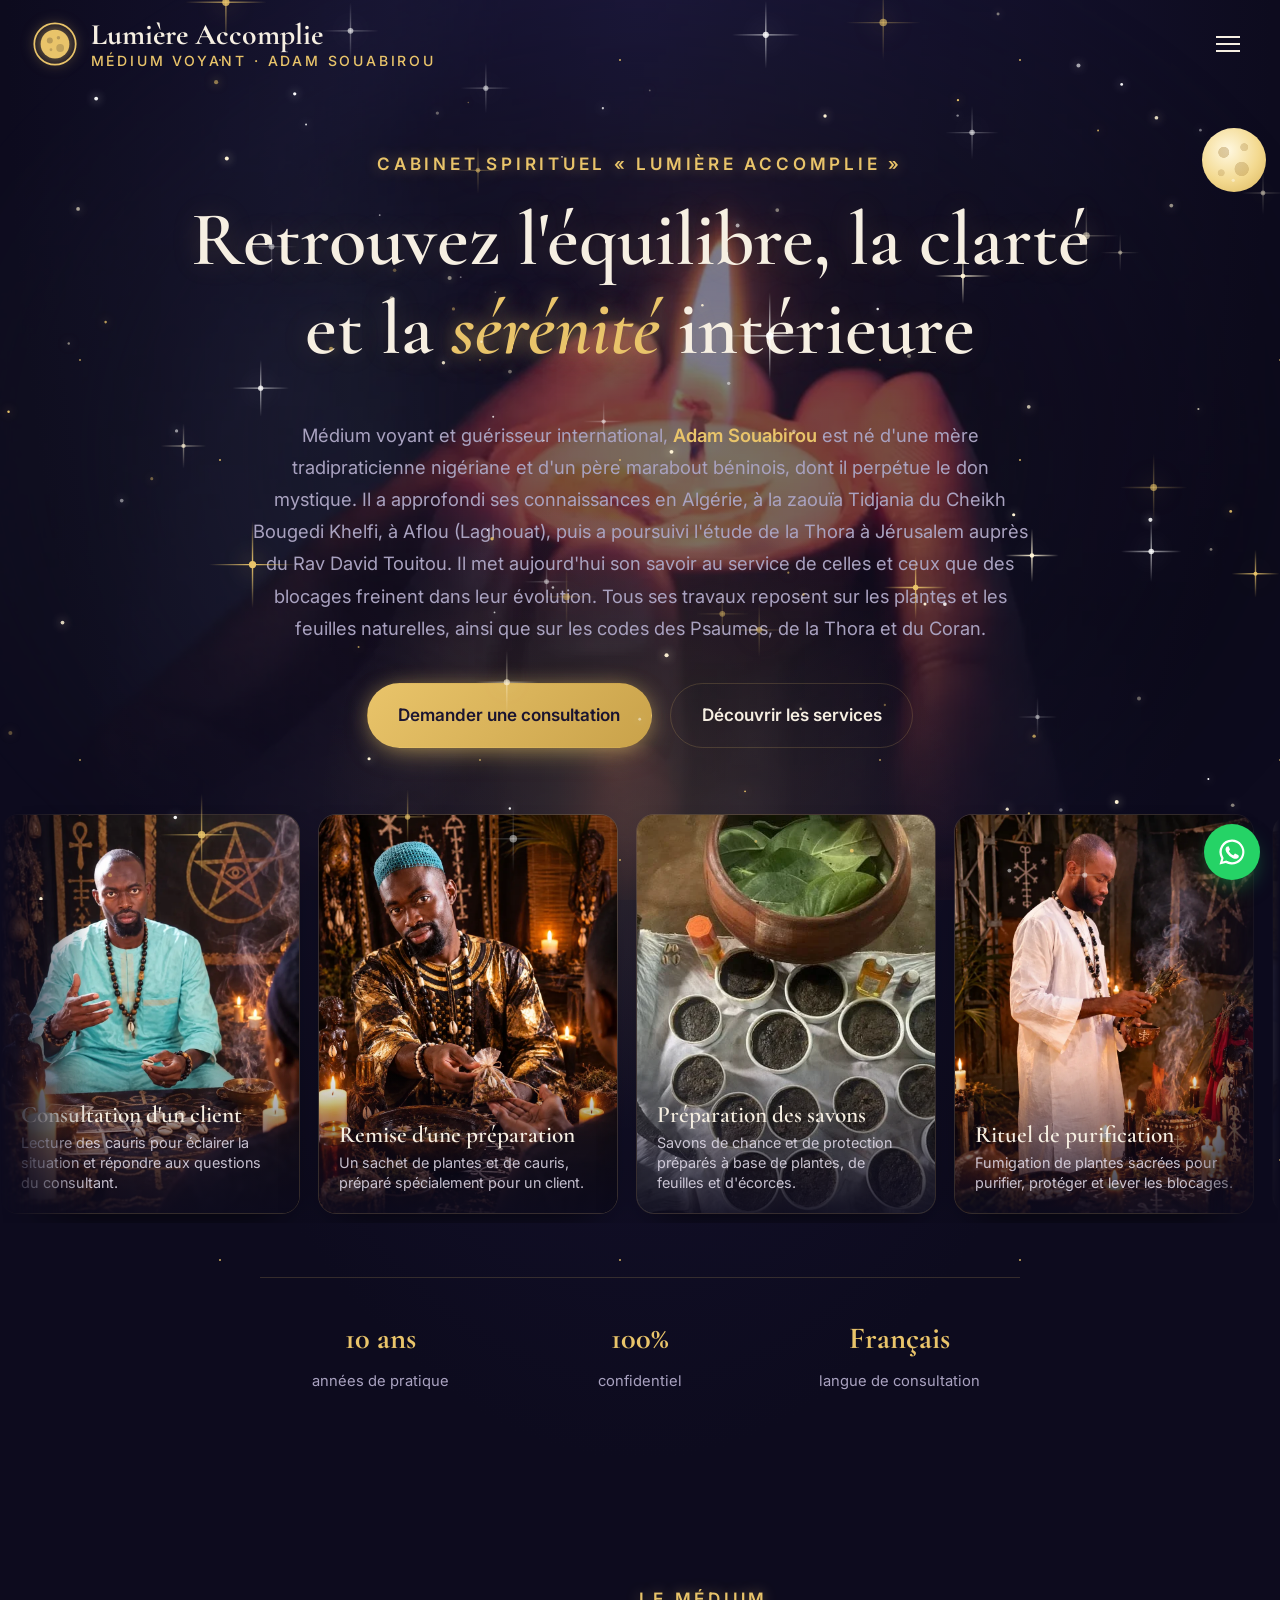
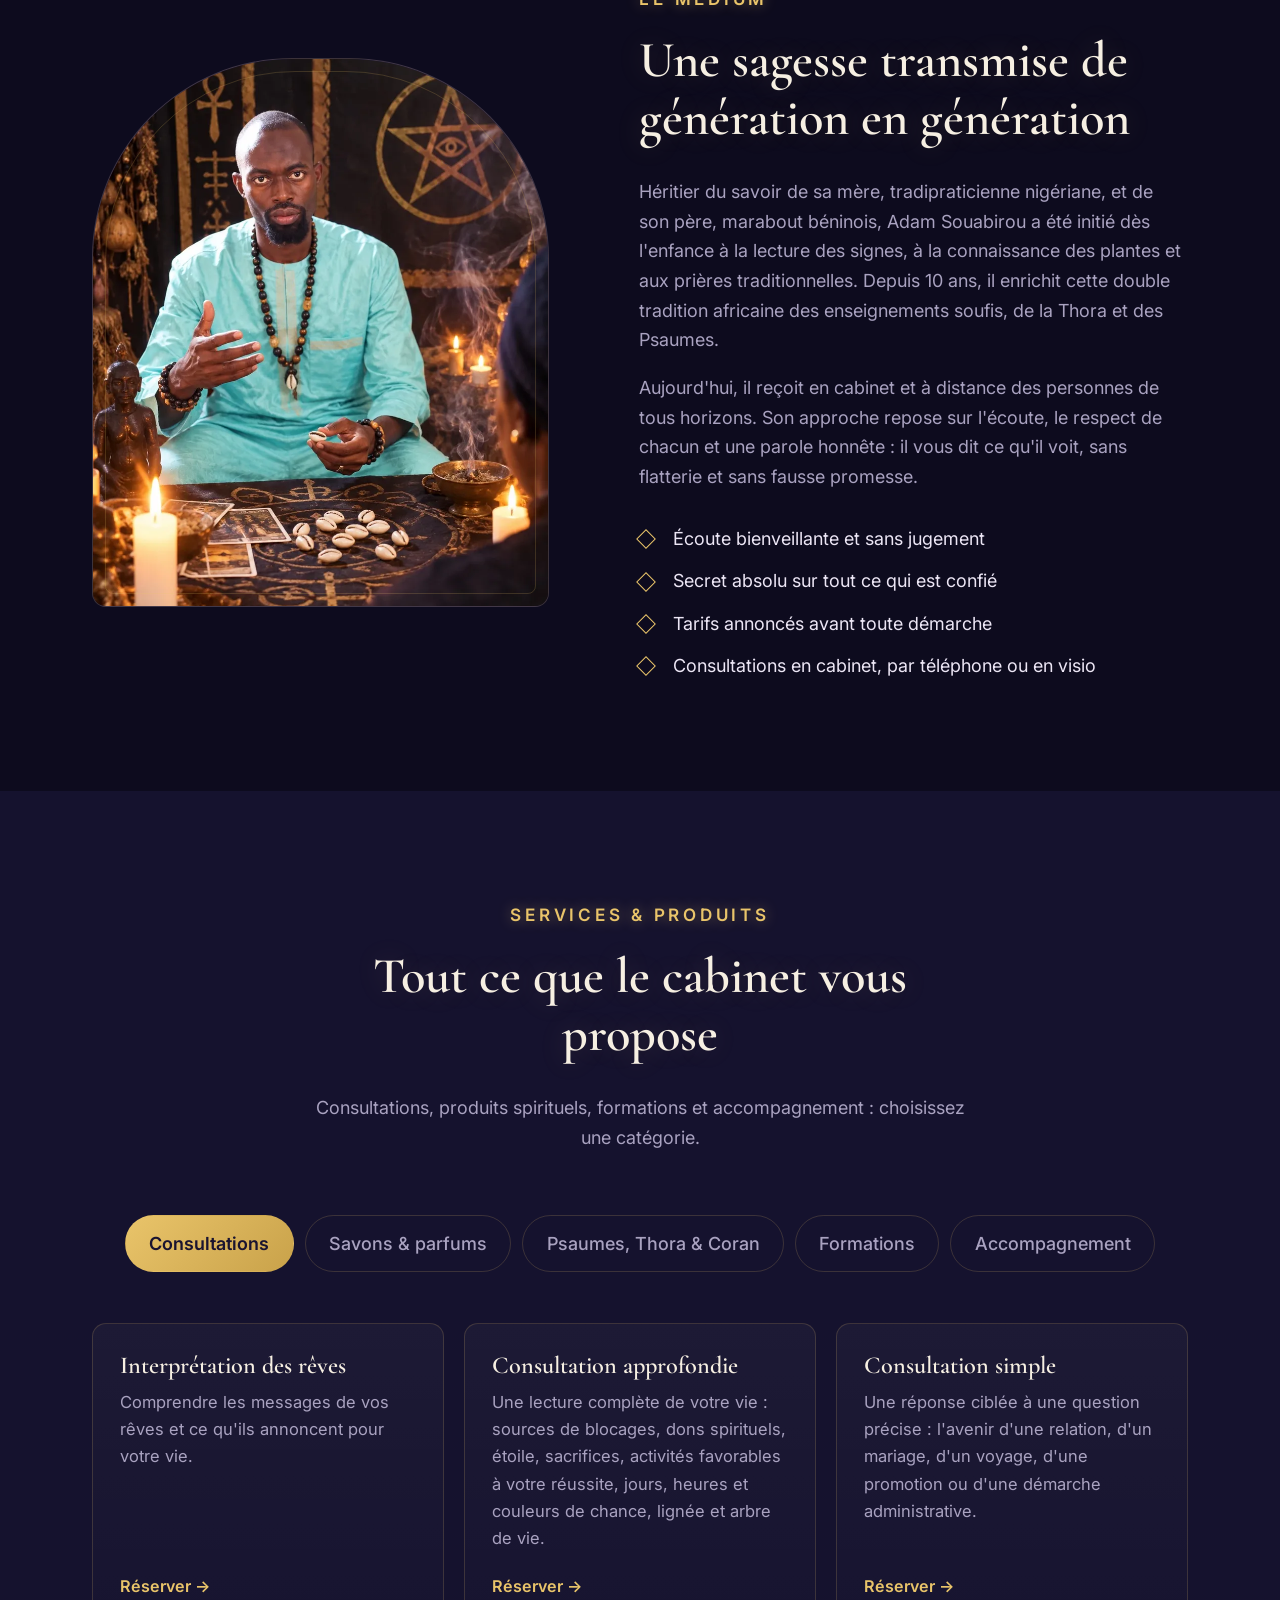
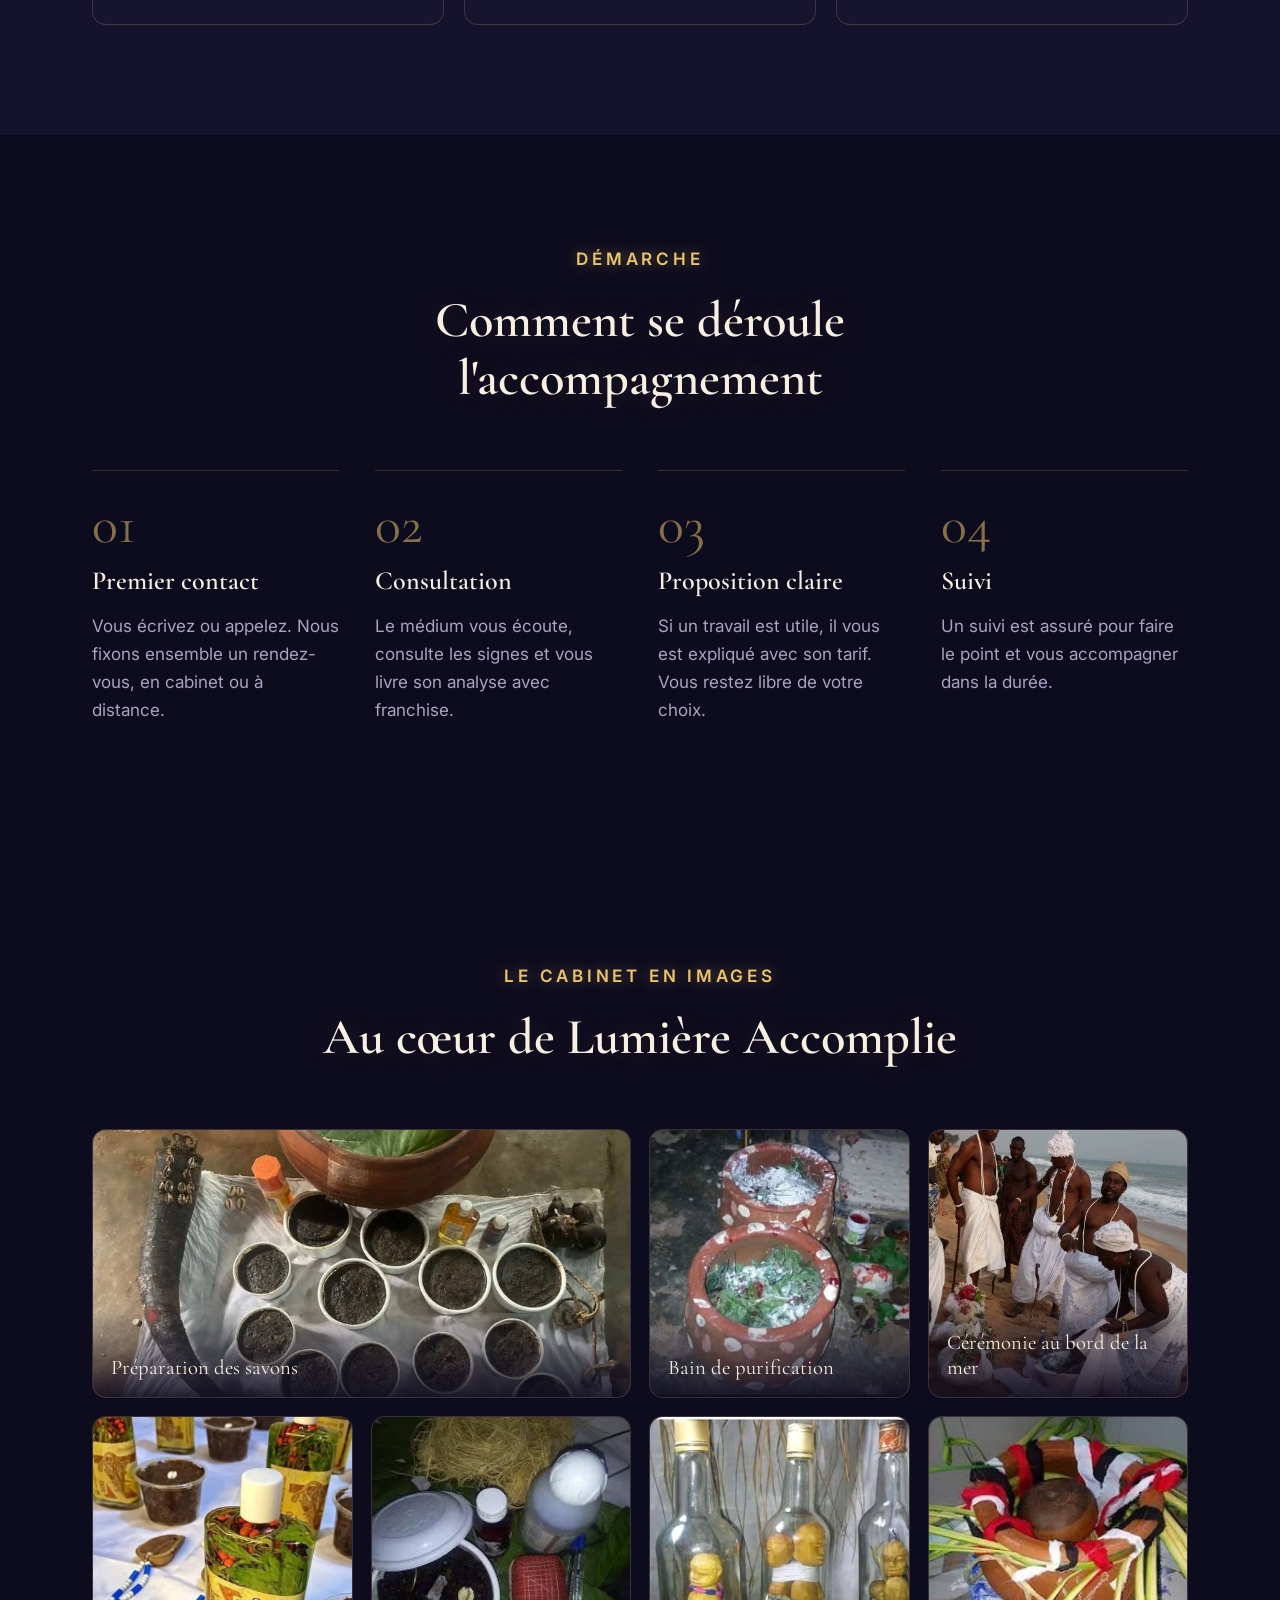
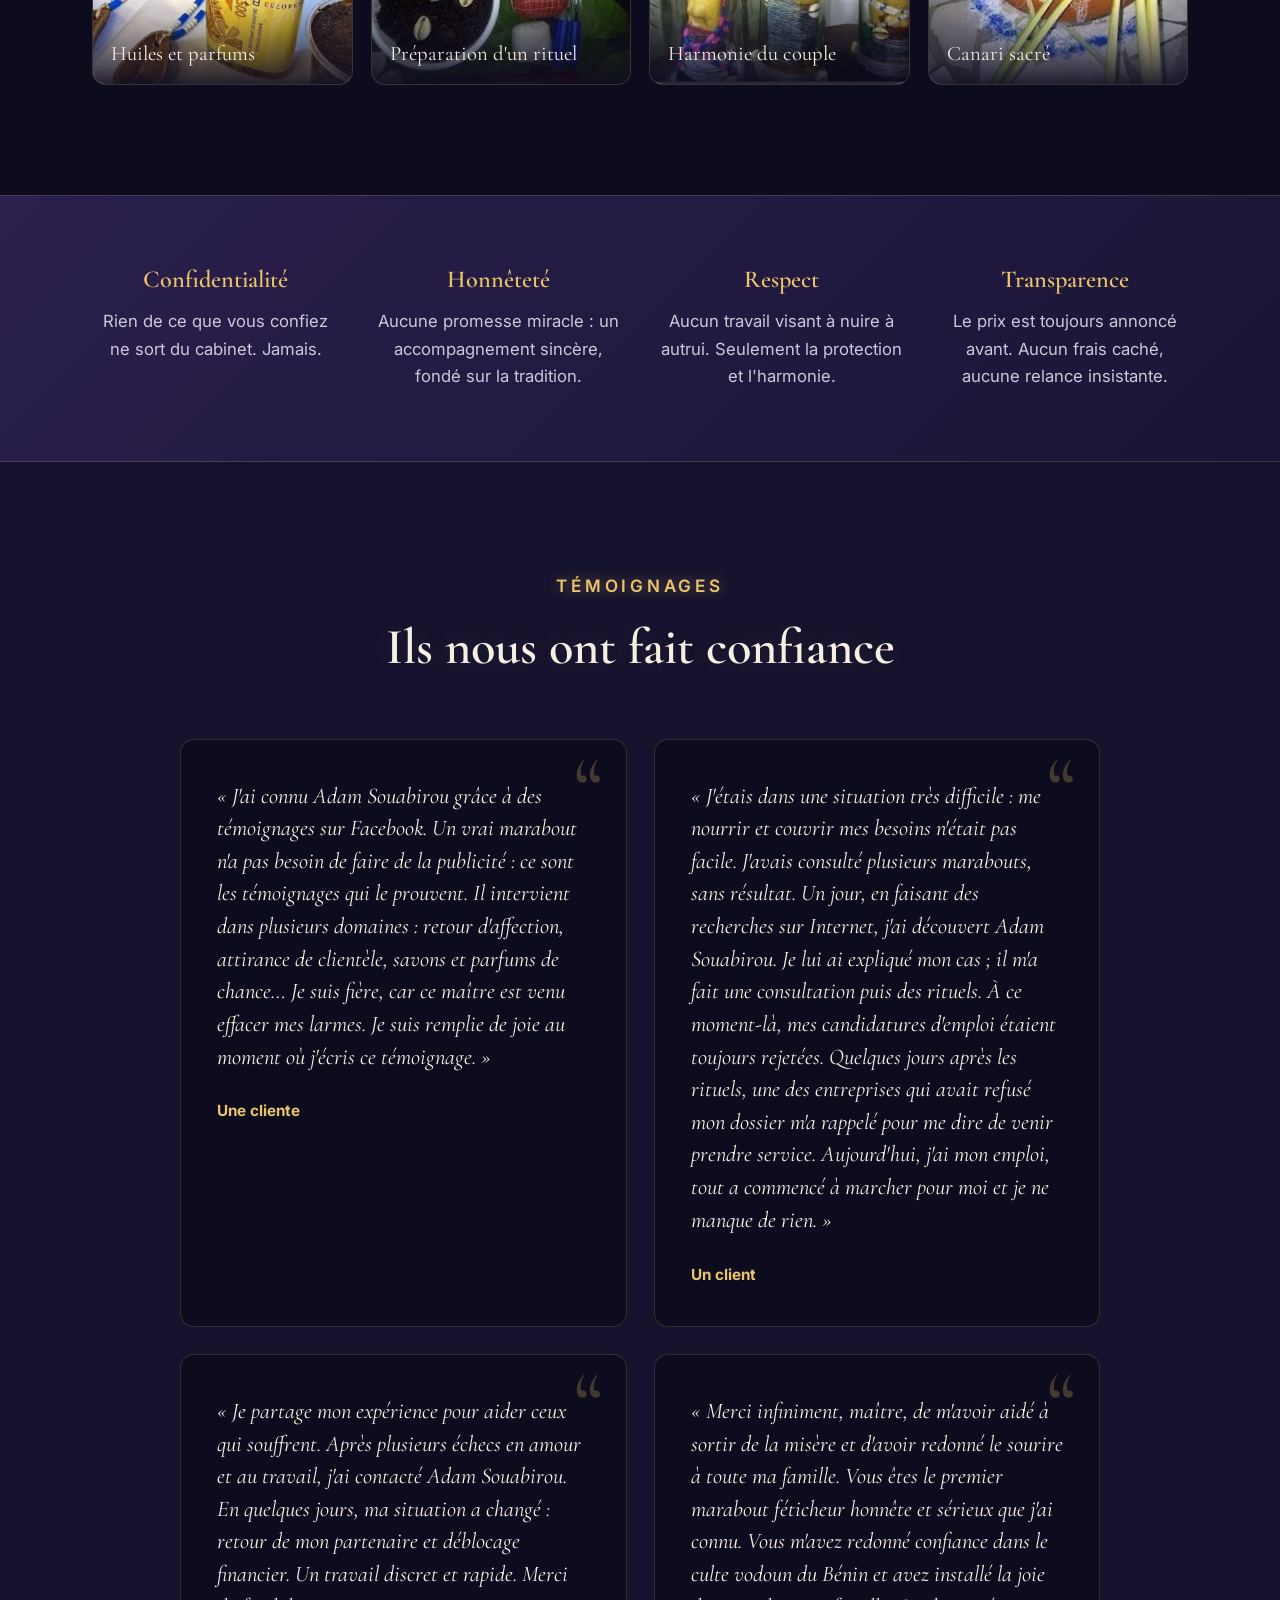
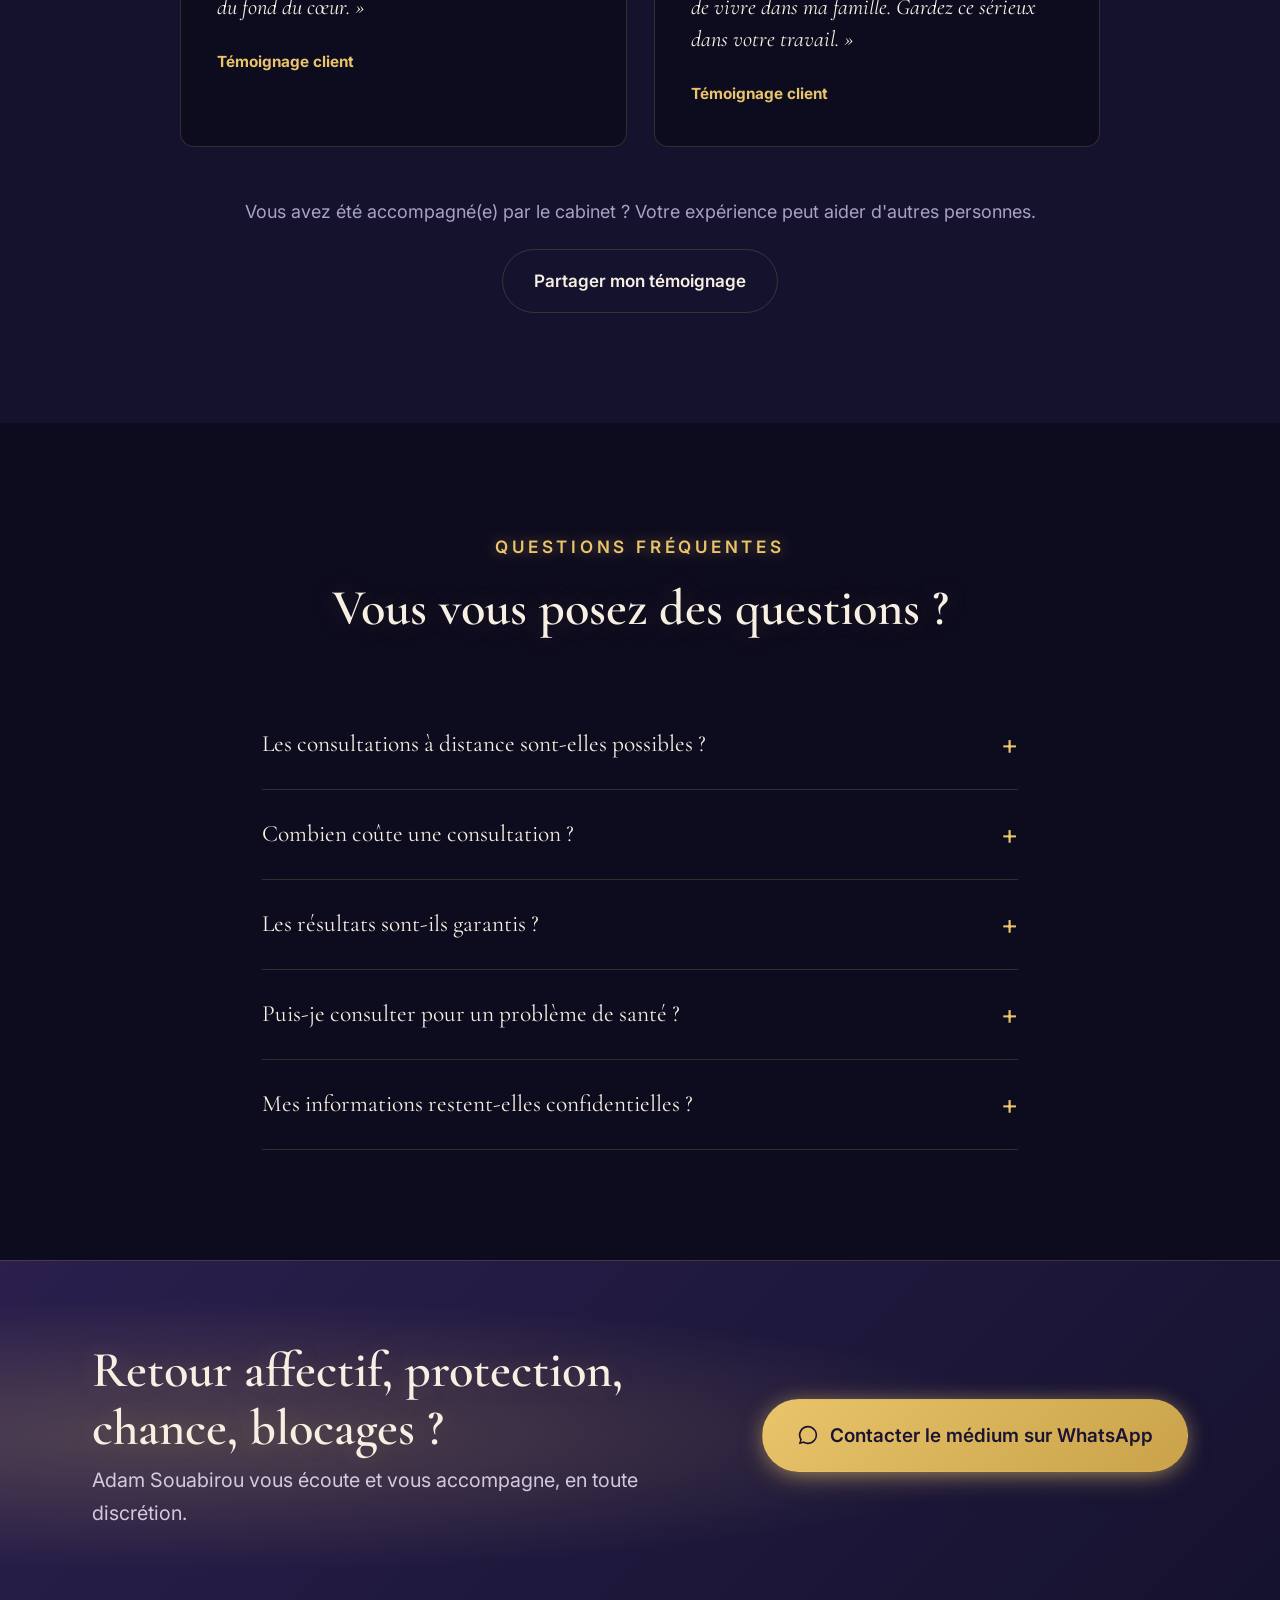
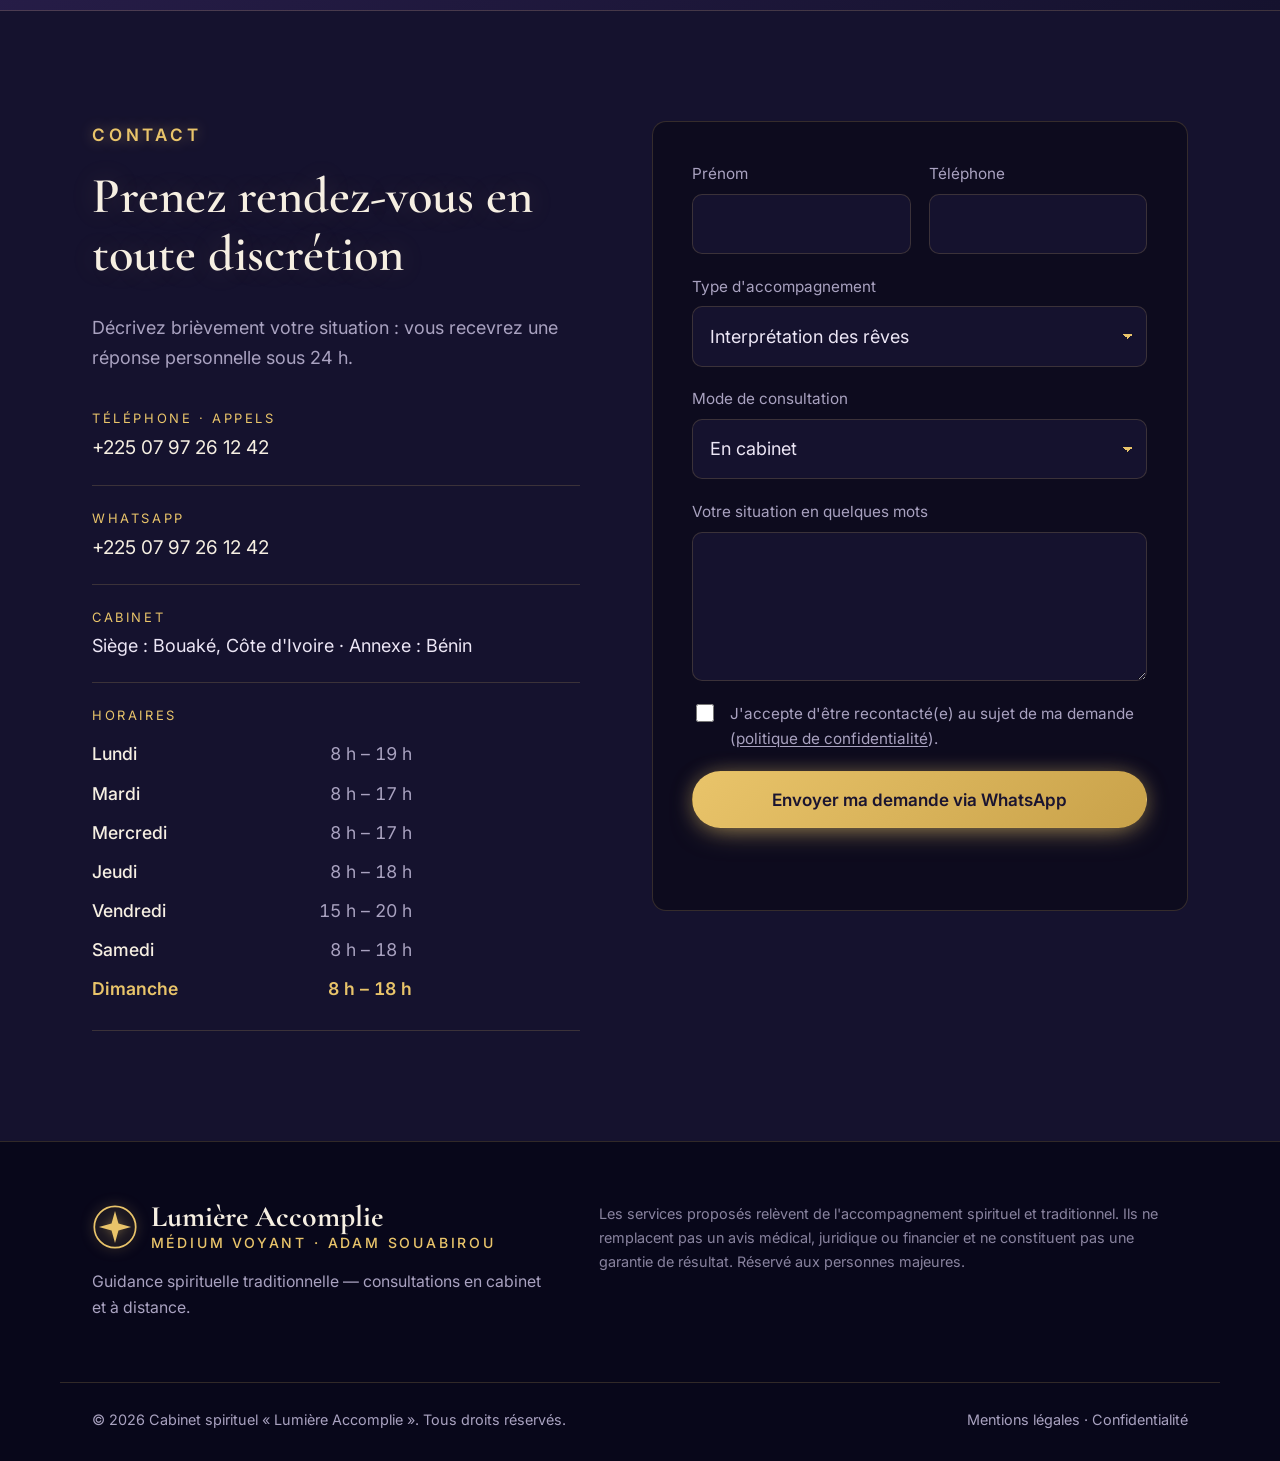
==== commit 422dd5ac: "Section Le Médium alignée sur la nouvelle biographie Co-Authored-By: Claude Opus 5.5 <noreply@anthro" ====
--- a/index.html
+++ b/index.html
@@ -121,10 +121,10 @@
           <p class="eyebrow">Le Médium</p>
           <h2>Une sagesse transmise de génération en génération</h2>
           <p>
-            Né dans une famille de guides spirituels, <span data-site="nom">Adam Souabirou</span> a été initié dès
-            l'enfance à la lecture des signes, à la connaissance des plantes et aux prières
-            traditionnelles. Son enseignement lui a été transmis par son grand-père, puis
-            approfondi auprès de plusieurs anciens respectés.
+            Héritier du savoir de sa mère, tradipraticienne nigériane, et de son père, marabout béninois,
+            <span data-site="nom">Adam Souabirou</span> a été initié dès l'enfance à la lecture des signes,
+            à la connaissance des plantes et aux prières traditionnelles. Depuis <span data-site="annees">10</span> ans,
+            il enrichit cette double tradition africaine des enseignements soufis, de la Thora et des Psaumes.
           </p>
           <p>
             Aujourd'hui, il reçoit en cabinet et à distance des personnes de tous horizons.
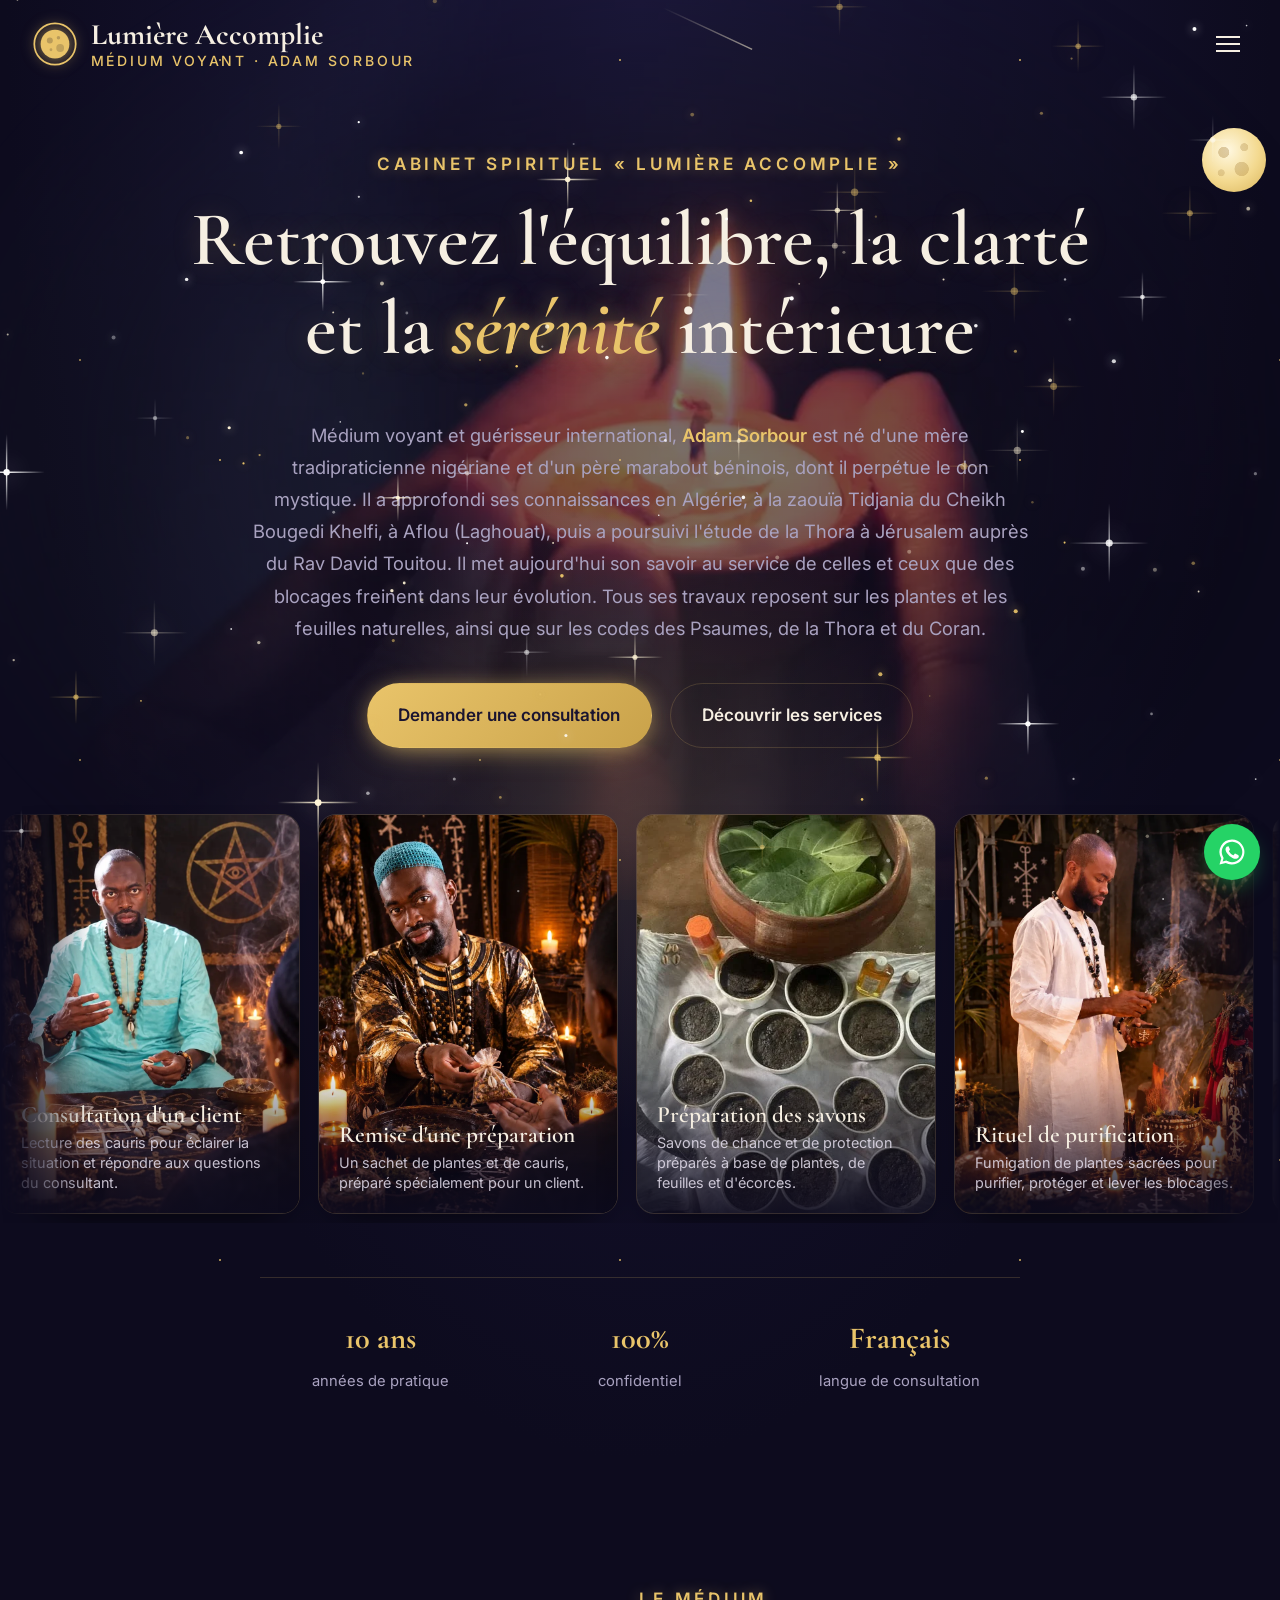
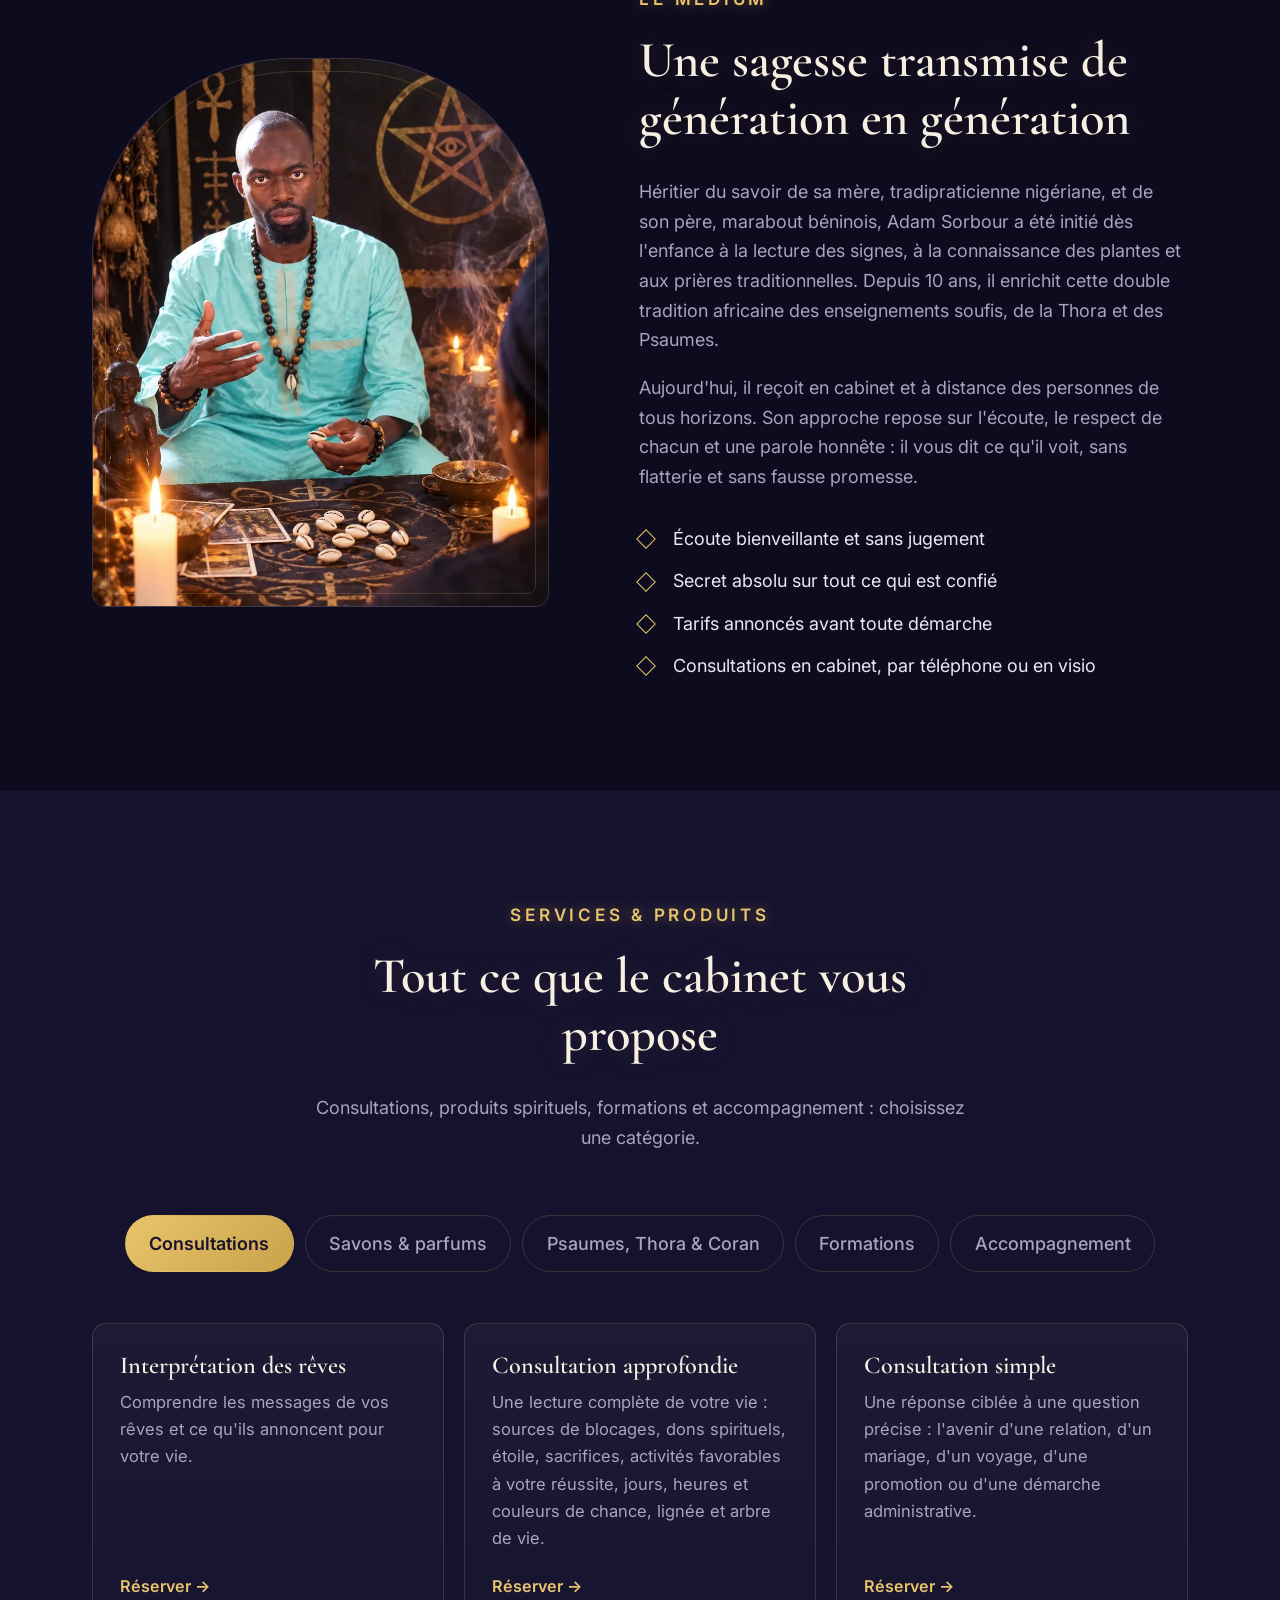
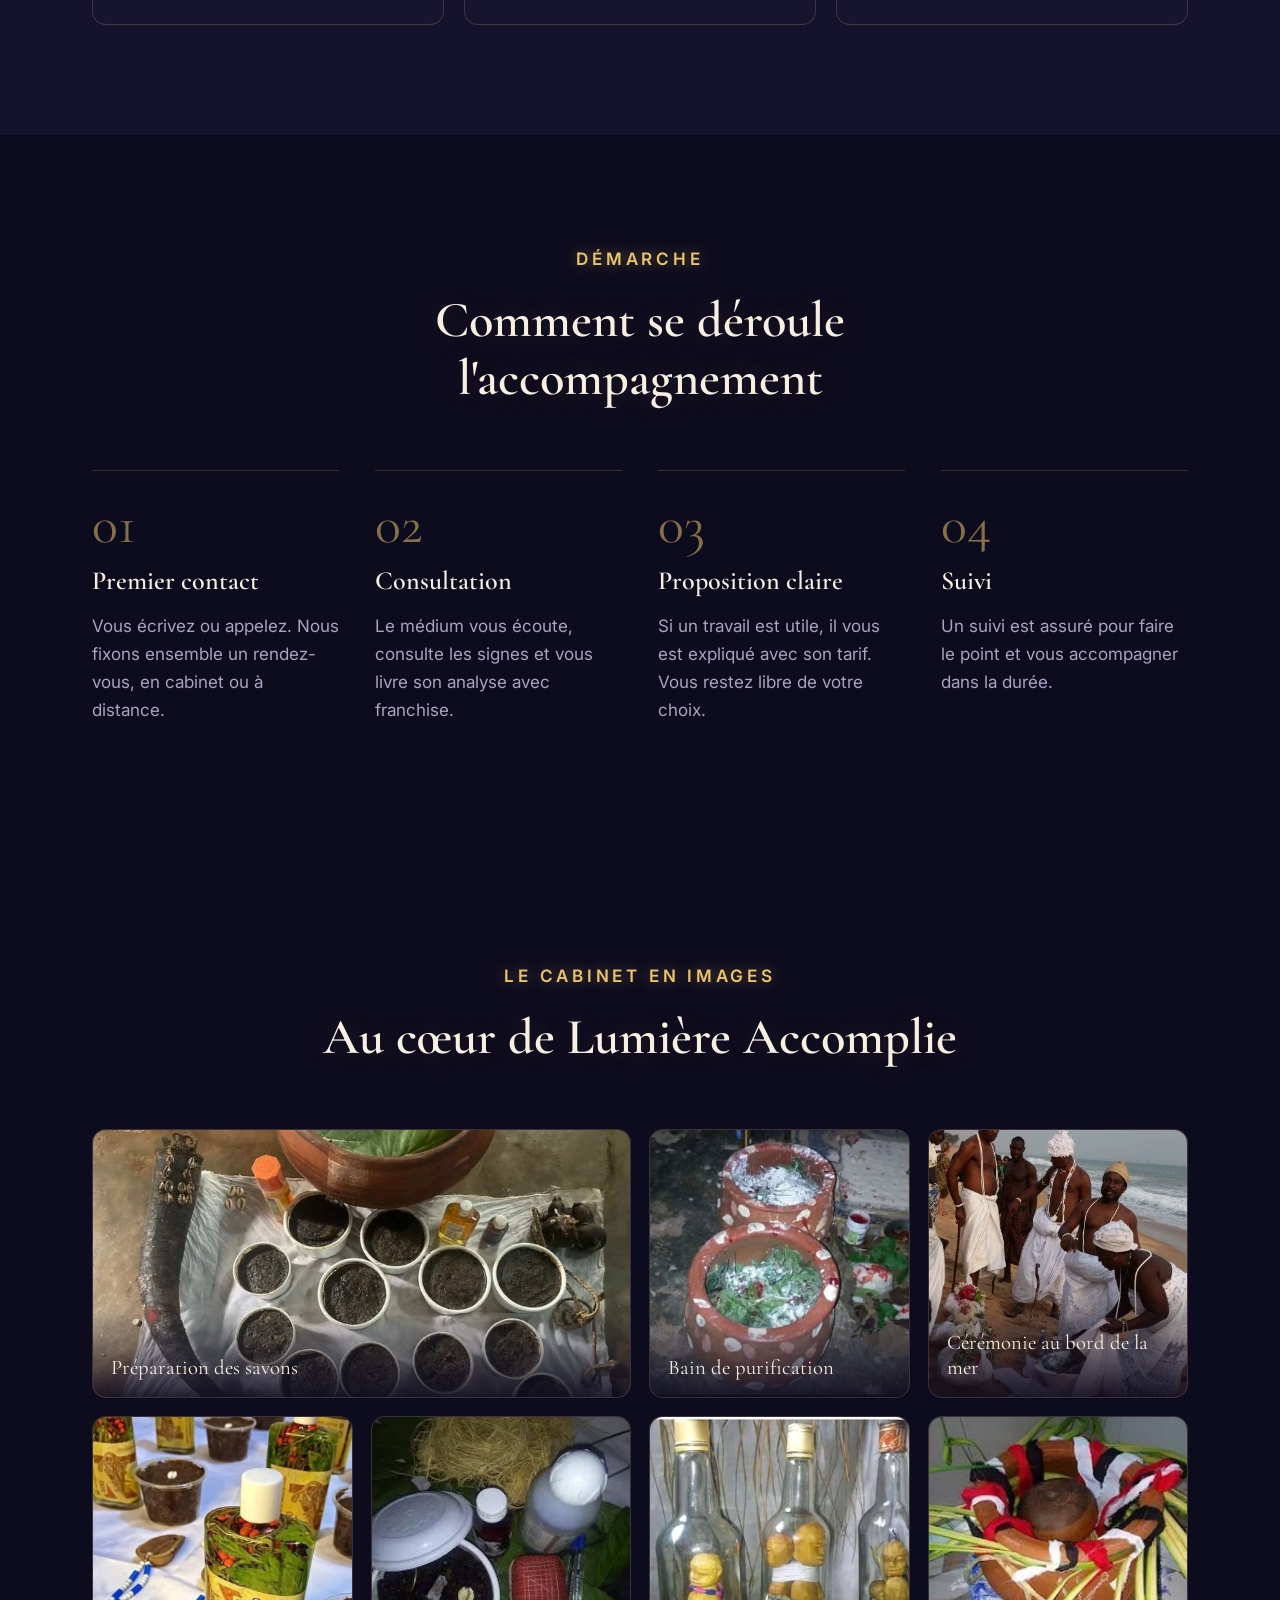
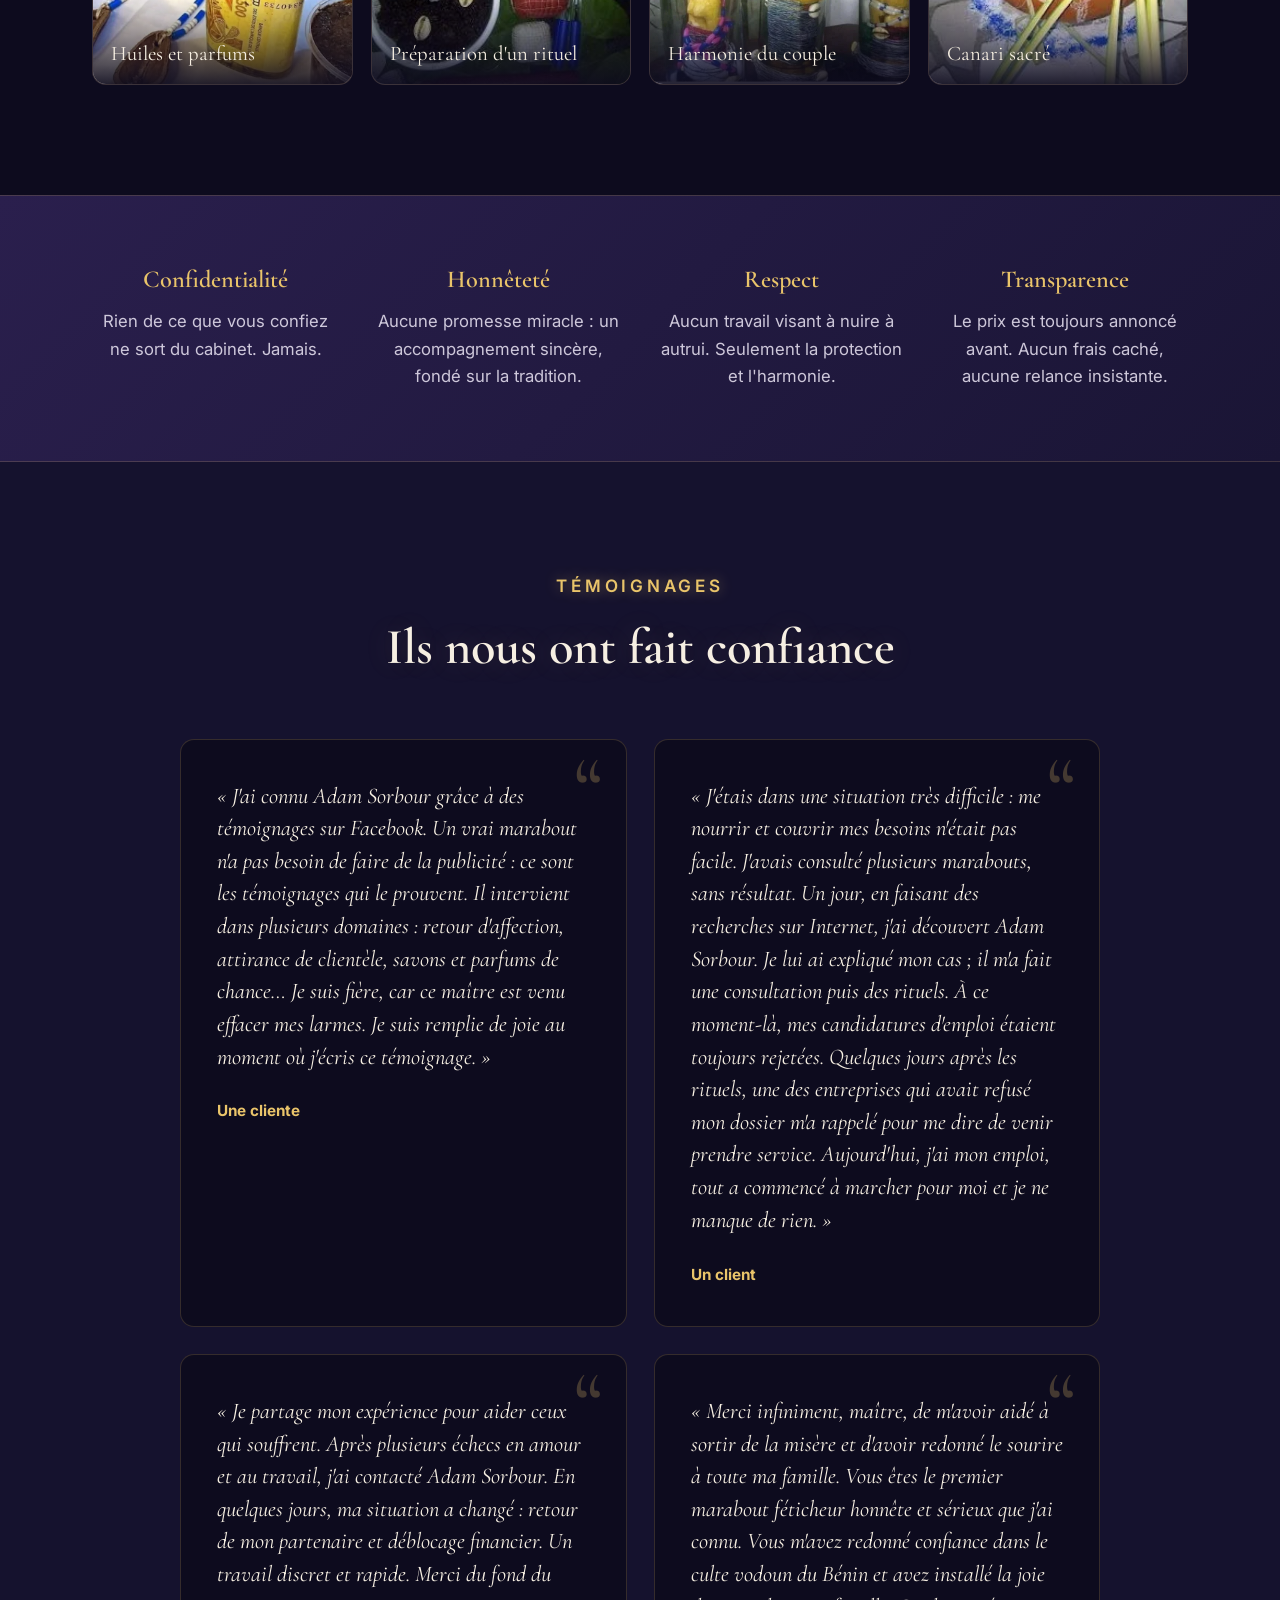
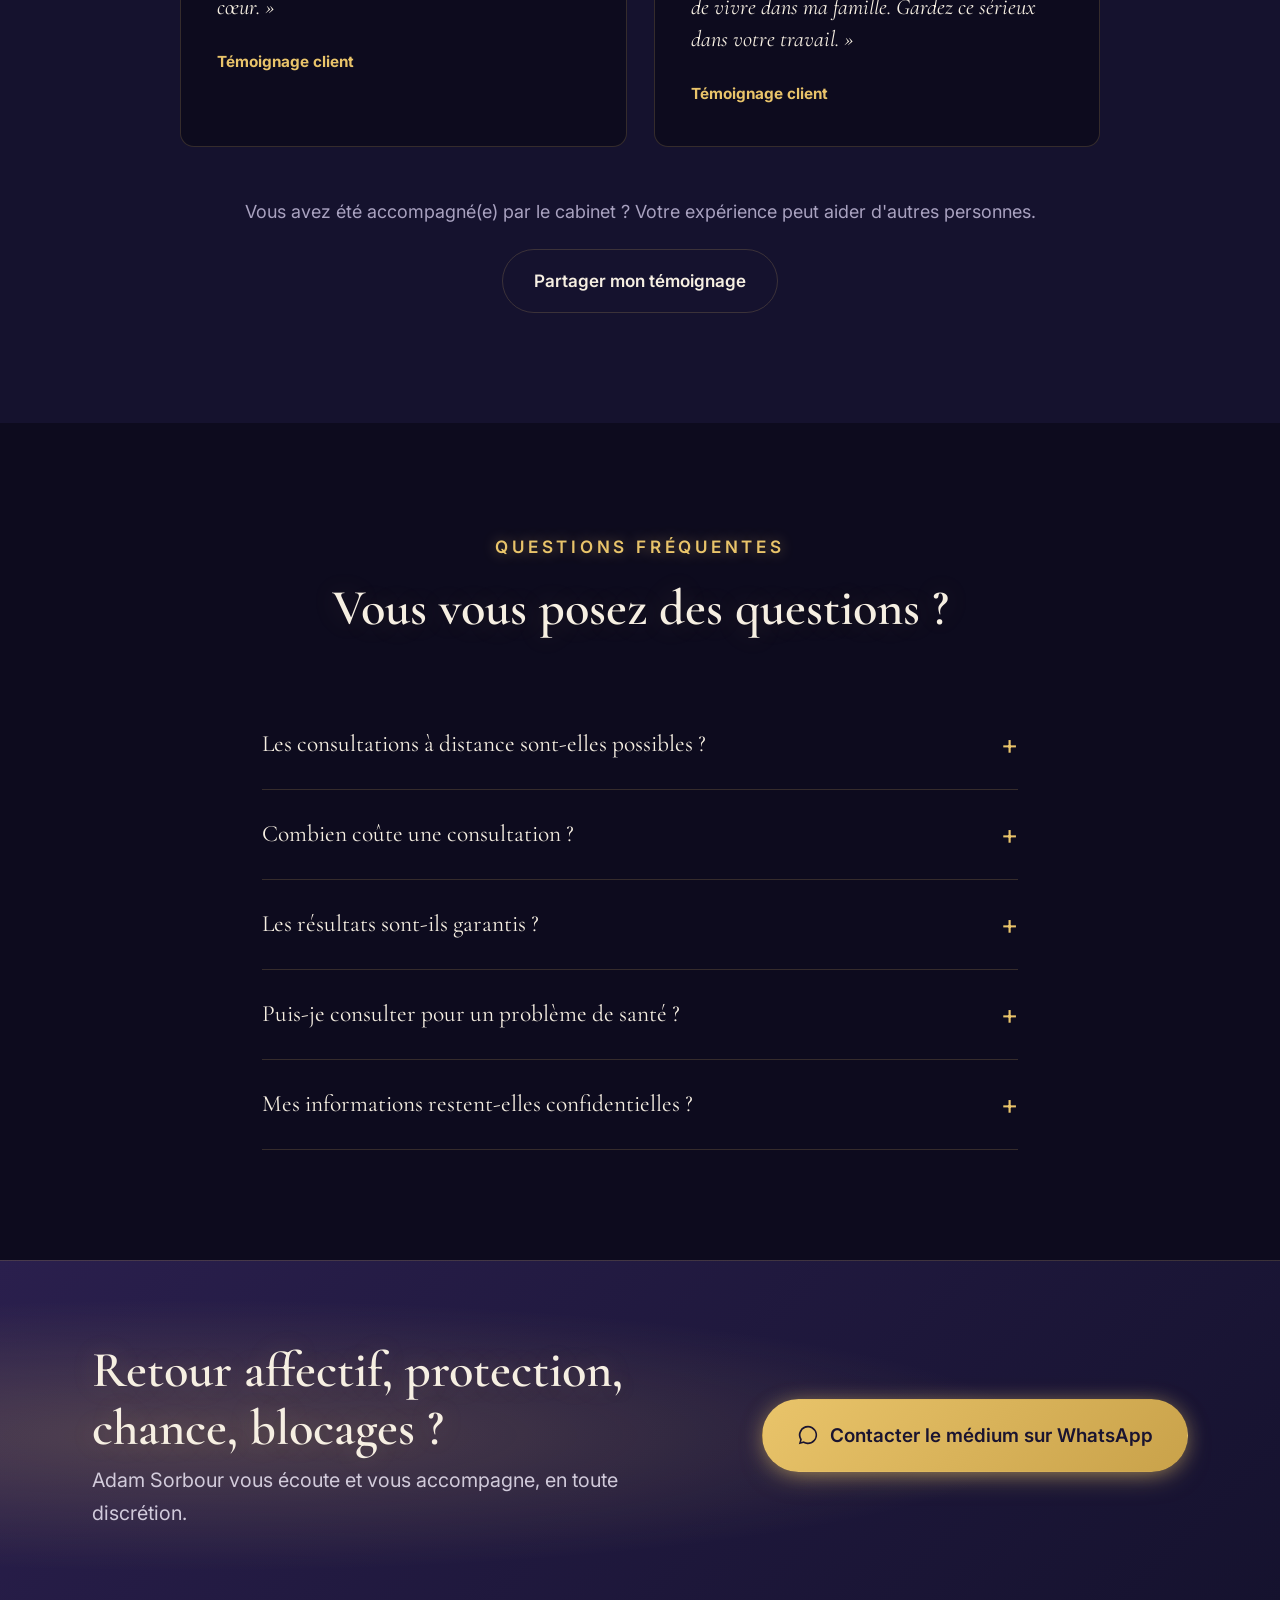
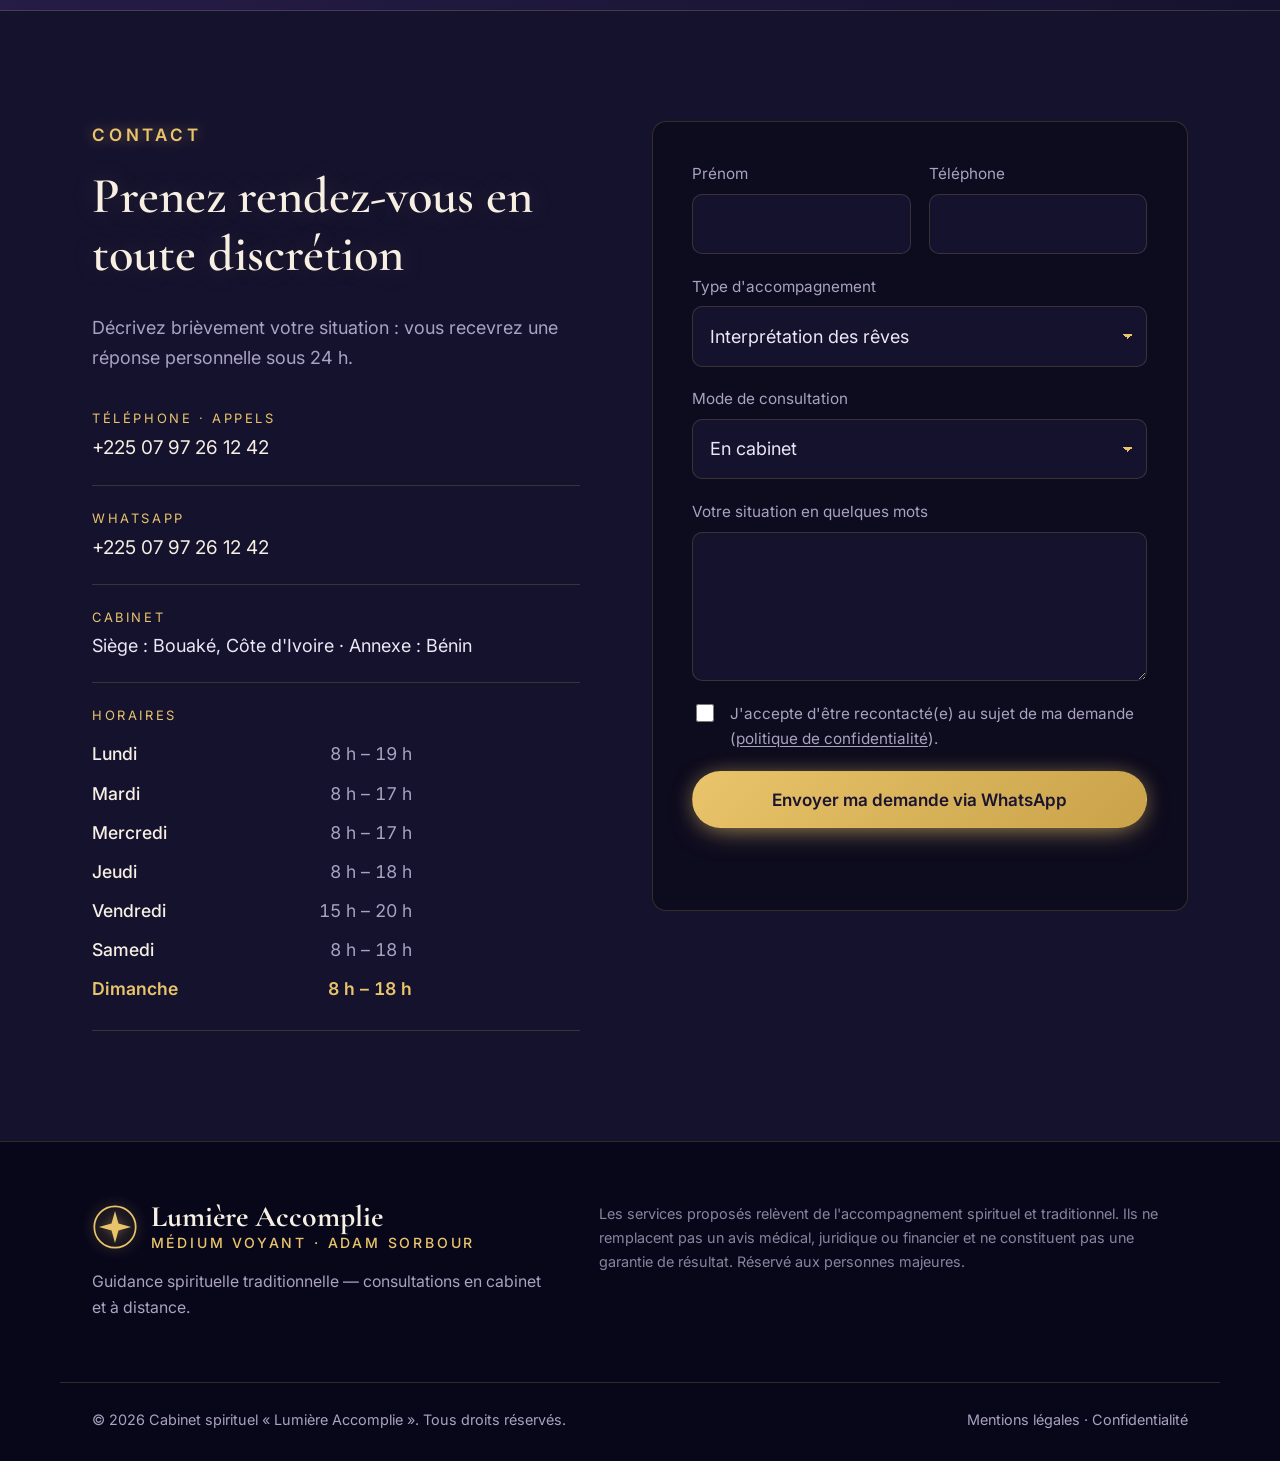
==== commit 3330b0ff: "Nom corrigé : Adam Sorbour Co-Authored-By: Claude Opus 5.5 <noreply@anthropic.com>" ====
--- a/index.html
+++ b/index.html
@@ -3,14 +3,14 @@
 <head>
   <meta charset="utf-8">
   <meta name="viewport" content="width=device-width, initial-scale=1">
-  <title>Lumière Accomplie — Cabinet spirituel · Médium voyant Adam Souabirou</title>
-  <meta name="description" content="Cabinet spirituel Lumière Accomplie, du médium voyant Adam Souabirou. Voyance, naturopathie, protection, harmonie du foyer et bénédictions, en toute confidentialité.">
+  <title>Lumière Accomplie — Cabinet spirituel · Médium voyant Adam Sorbour</title>
+  <meta name="description" content="Cabinet spirituel Lumière Accomplie, du médium voyant Adam Sorbour. Voyance, naturopathie, protection, harmonie du foyer et bénédictions, en toute confidentialité.">
   <meta name="theme-color" content="#0d0b1e">
   <link rel="icon" href="favicon.svg" type="image/svg+xml">
   <!-- Partage sur les réseaux sociaux (ajoutez og:image et og:url une fois le site en ligne) -->
   <meta property="og:type" content="website">
   <meta property="og:locale" content="fr_FR">
-  <meta property="og:title" content="Lumière Accomplie — Médium voyant Adam Souabirou">
+  <meta property="og:title" content="Lumière Accomplie — Médium voyant Adam Sorbour">
   <meta property="og:description" content="Consultations, protection, harmonie du foyer et bénédictions, dans le respect et la confidentialité. En cabinet ou à distance.">
   <meta name="twitter:card" content="summary">
   <link rel="preconnect" href="https://fonts.googleapis.com">
@@ -32,7 +32,7 @@
           <circle cx="23" cy="14.5" r="1.5" fill="#0d0b1e" opacity=".22"/>
           <circle cx="16.5" cy="25" r="1.2" fill="#0d0b1e" opacity=".2"/>
         </svg>
-        <span class="brand__text"><span data-site="cabinet">Lumière Accomplie</span><small data-site="slogan">Médium voyant · Adam Souabirou</small></span>
+        <span class="brand__text"><span data-site="cabinet">Lumière Accomplie</span><small data-site="slogan">Médium voyant · Adam Sorbour</small></span>
       </a>
       <nav class="nav__links" id="navLinks" aria-label="Navigation principale">
         <a href="#apropos">Le Médium</a>
@@ -60,7 +60,7 @@
         <p class="eyebrow" data-site="nomComplet">Cabinet spirituel « Lumière Accomplie »</p>
         <h1>Retrouvez l'équilibre, la clarté<br>et la <em>sérénité</em> intérieure</h1>
         <p class="hero__lead hero__lead--bio">
-          Médium voyant et guérisseur international, <strong data-site="nom">Adam Souabirou</strong> est né d'une mère
+          Médium voyant et guérisseur international, <strong data-site="nom">Adam Sorbour</strong> est né d'une mère
           tradipraticienne nigériane et d'un père marabout béninois, dont il perpétue le don mystique.
           Il a approfondi ses connaissances en Algérie, à la zaouïa Tidjania du Cheikh Bougedi Khelfi,
           à Aflou (Laghouat), puis a poursuivi l'étude de la Thora à Jérusalem auprès du Rav David Touitou.
@@ -122,7 +122,7 @@
           <h2>Une sagesse transmise de génération en génération</h2>
           <p>
             Héritier du savoir de sa mère, tradipraticienne nigériane, et de son père, marabout béninois,
-            <span data-site="nom">Adam Souabirou</span> a été initié dès l'enfance à la lecture des signes,
+            <span data-site="nom">Adam Sorbour</span> a été initié dès l'enfance à la lecture des signes,
             à la connaissance des plantes et aux prières traditionnelles. Depuis <span data-site="annees">10</span> ans,
             il enrichit cette double tradition africaine des enseignements soufis, de la Thora et des Psaumes.
           </p>
@@ -599,7 +599,7 @@
       <div class="container cta-band__inner">
         <div>
           <h2>Retour affectif, protection, chance, blocages ?</h2>
-          <p><span data-site="nom">Adam Souabirou</span> vous écoute et vous accompagne, en toute discrétion.</p>
+          <p><span data-site="nom">Adam Sorbour</span> vous écoute et vous accompagne, en toute discrétion.</p>
         </div>
         <a href="https://wa.me/2250797261242" class="btn btn--gold cta-band__btn" data-whatsapp target="_blank" rel="noopener">
           <svg viewBox="0 0 24 24" aria-hidden="true"><path fill="currentColor" d="M12 2a10 10 0 0 0-8.6 15.1L2 22l5-1.3A10 10 0 1 0 12 2zm0 18.2a8.2 8.2 0 0 1-4.2-1.2l-.3-.2-3 .8.8-2.9-.2-.3A8.2 8.2 0 1 1 12 20.2z"/></svg>
@@ -698,7 +698,7 @@
             <circle cx="20" cy="20" r="18" fill="none" stroke="currentColor" stroke-width="1.5"/>
             <path d="M20 6 L23 17 L34 20 L23 23 L20 34 L17 23 L6 20 L17 17 Z" fill="currentColor"/>
           </svg>
-          <span class="brand__text"><span data-site="cabinet">Lumière Accomplie</span><small data-site="slogan">Médium voyant · Adam Souabirou</small></span>
+          <span class="brand__text"><span data-site="cabinet">Lumière Accomplie</span><small data-site="slogan">Médium voyant · Adam Sorbour</small></span>
         </a>
         <p class="footer__small">Guidance spirituelle traditionnelle — consultations en cabinet et à distance.</p>
       </div>
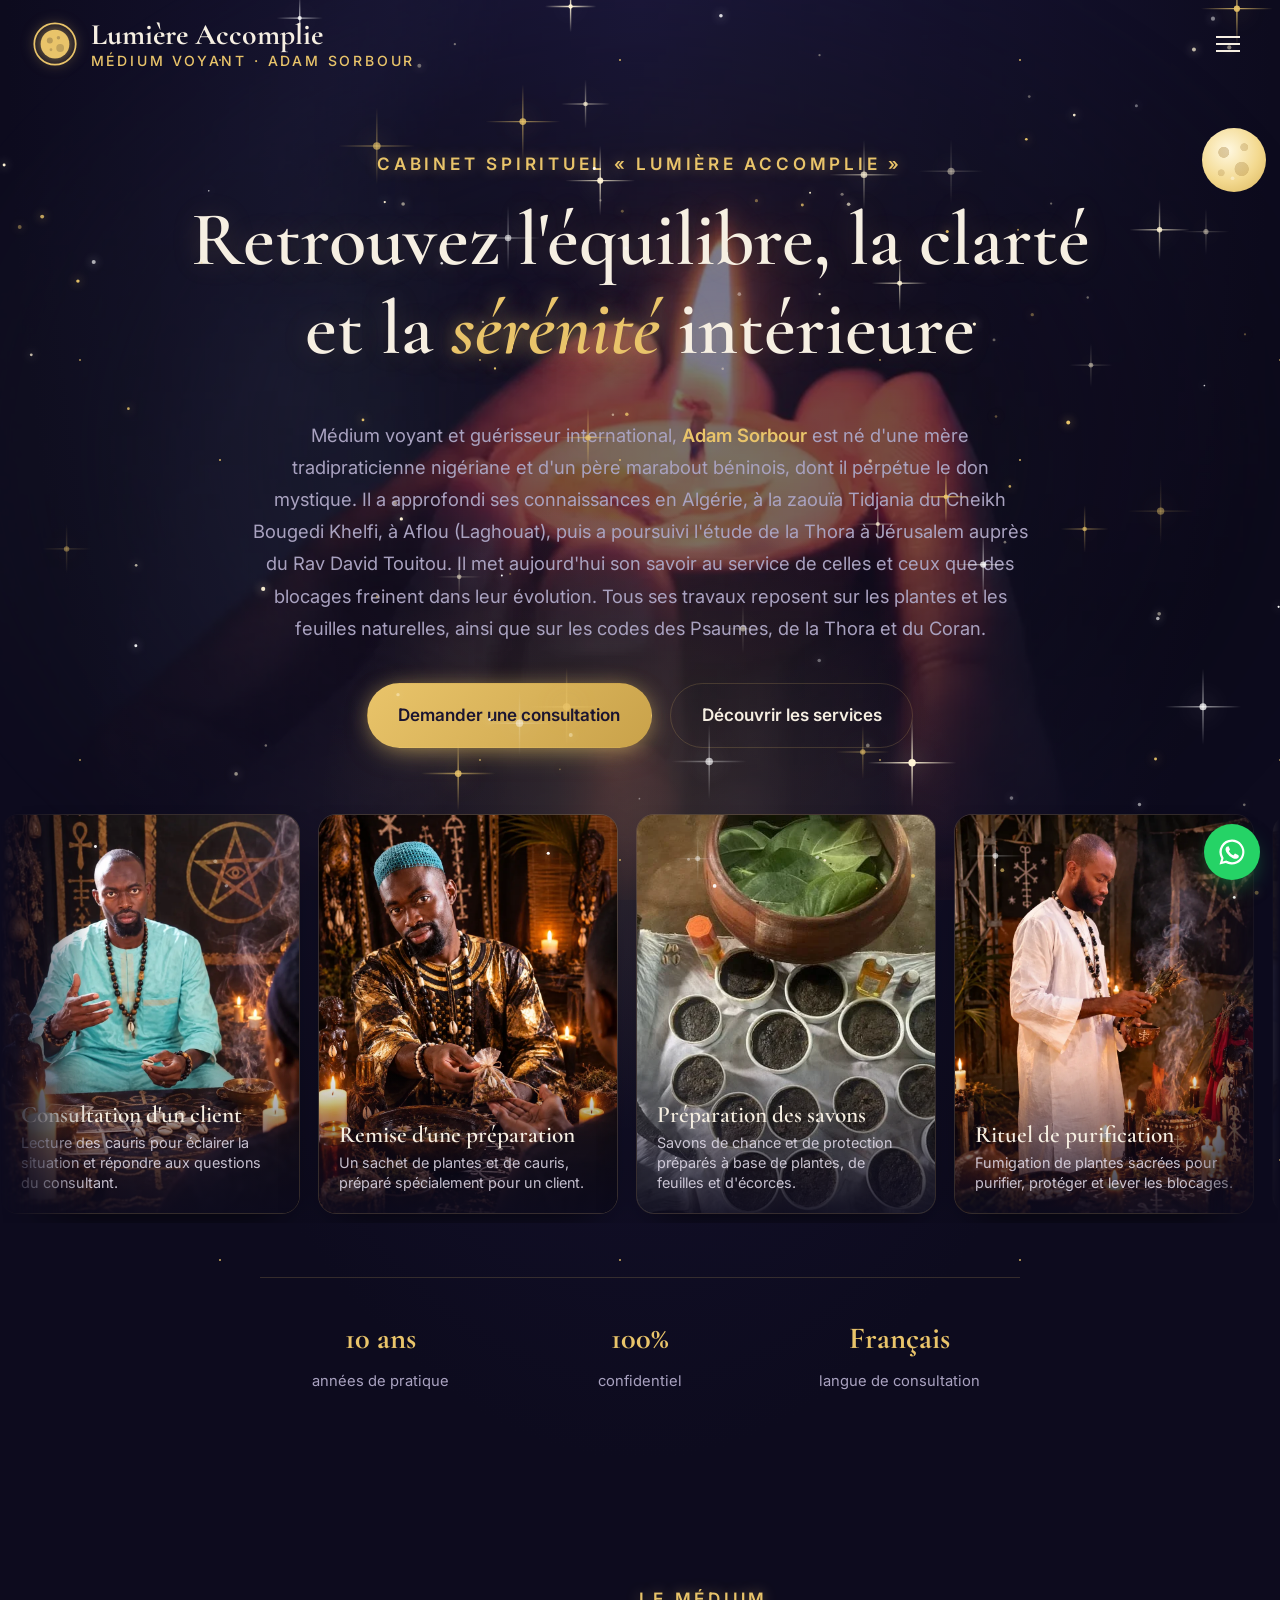
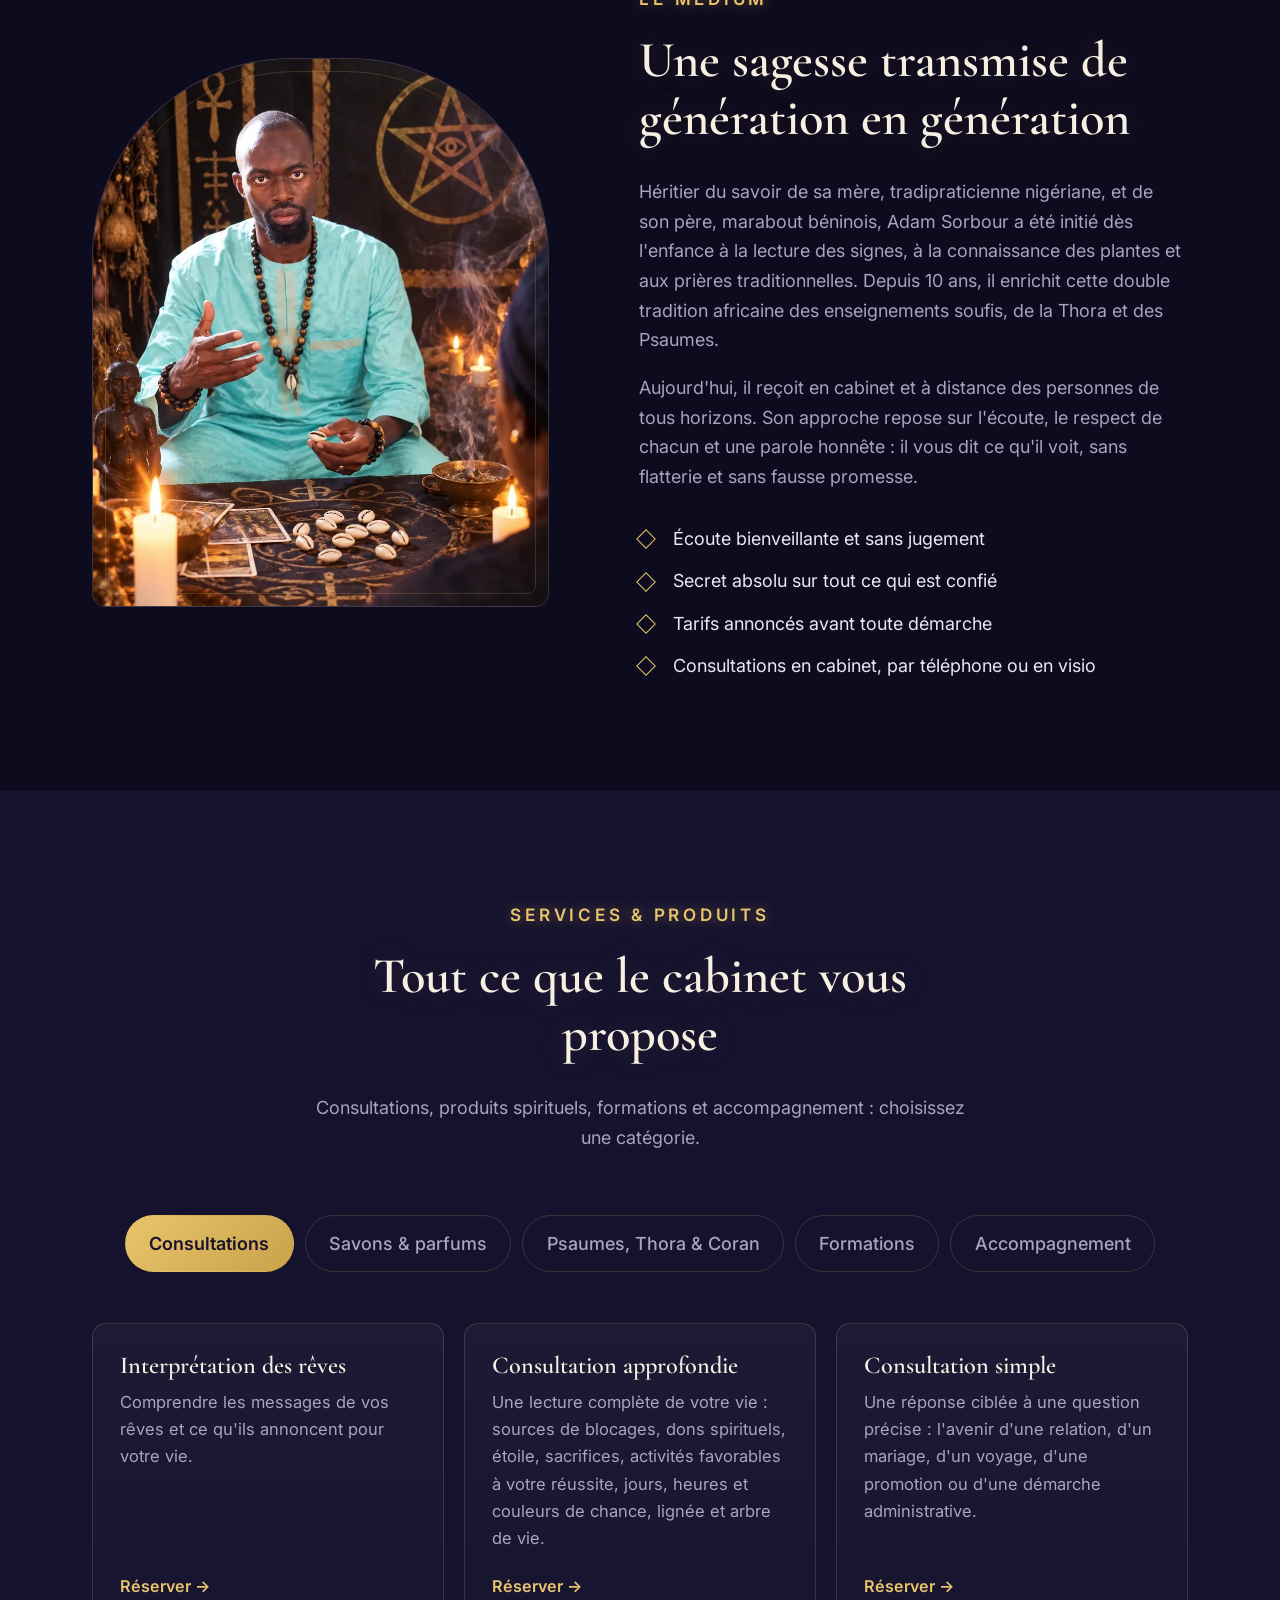
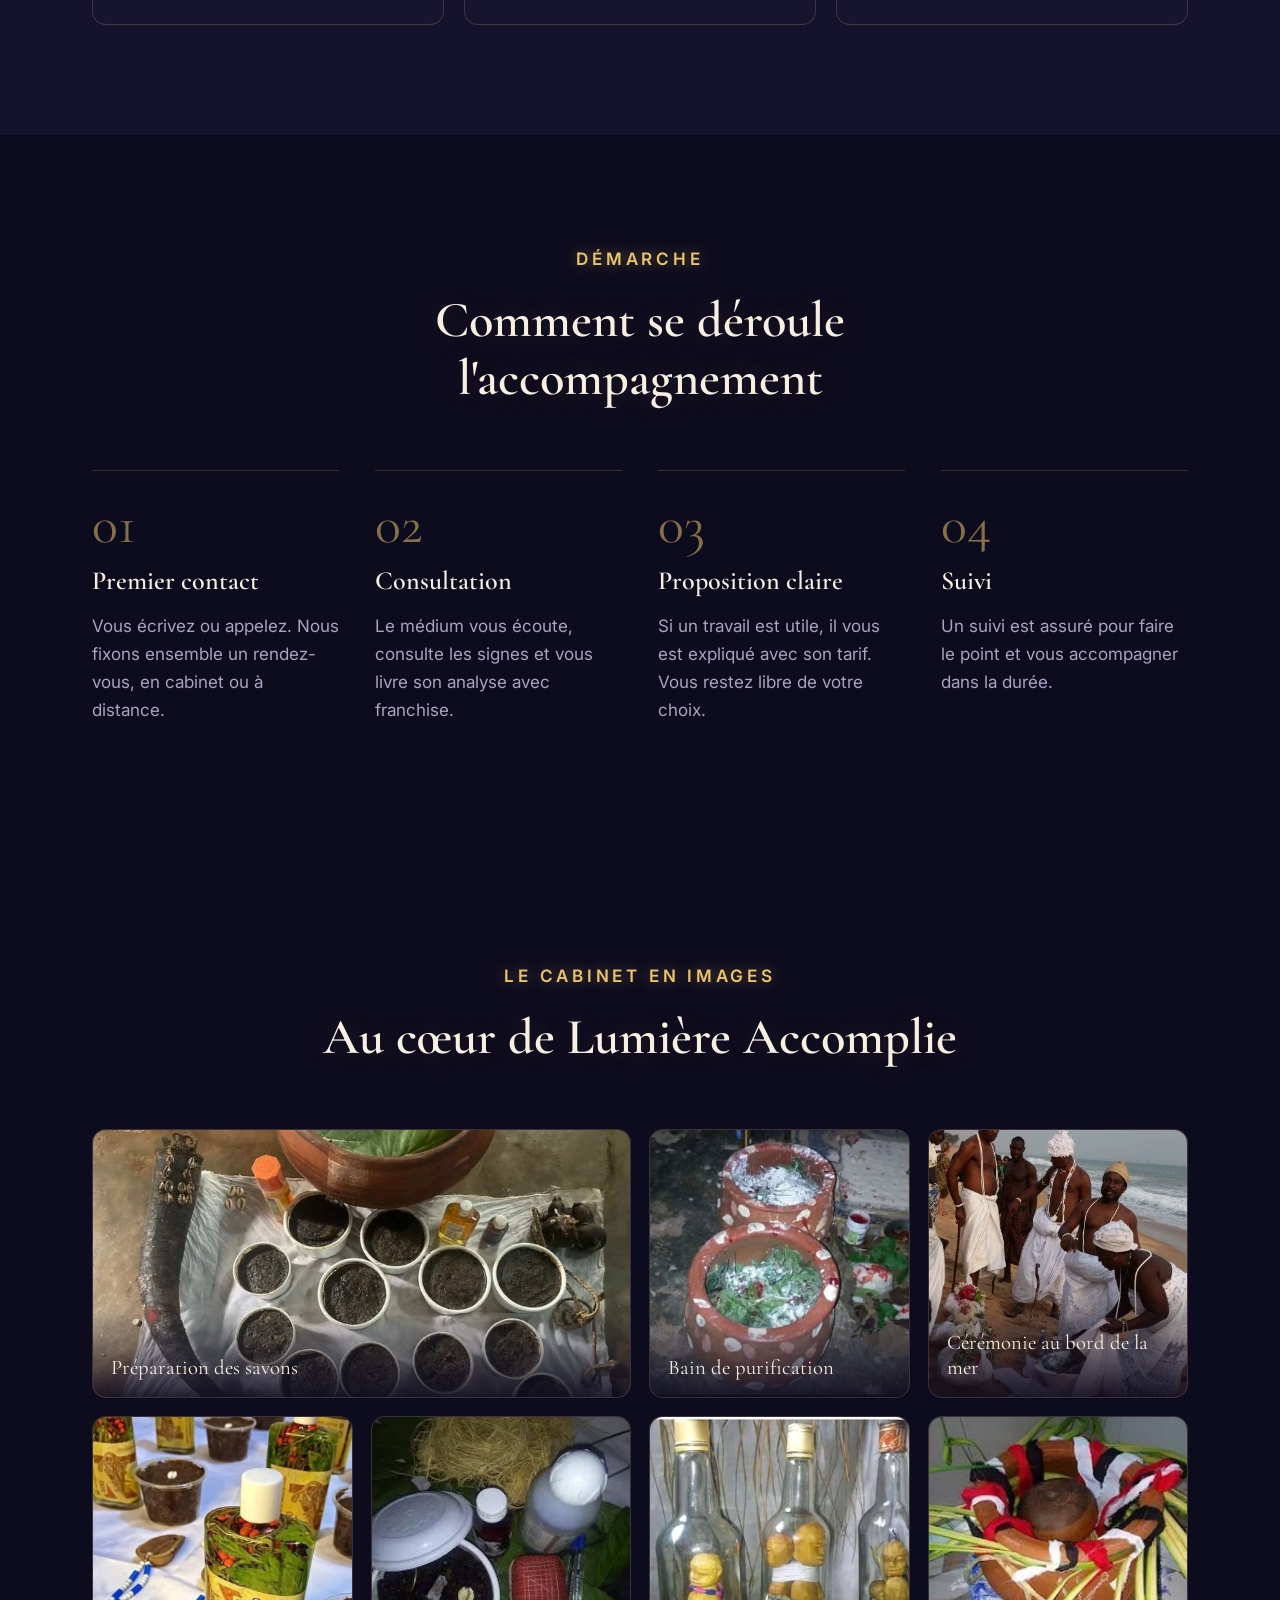
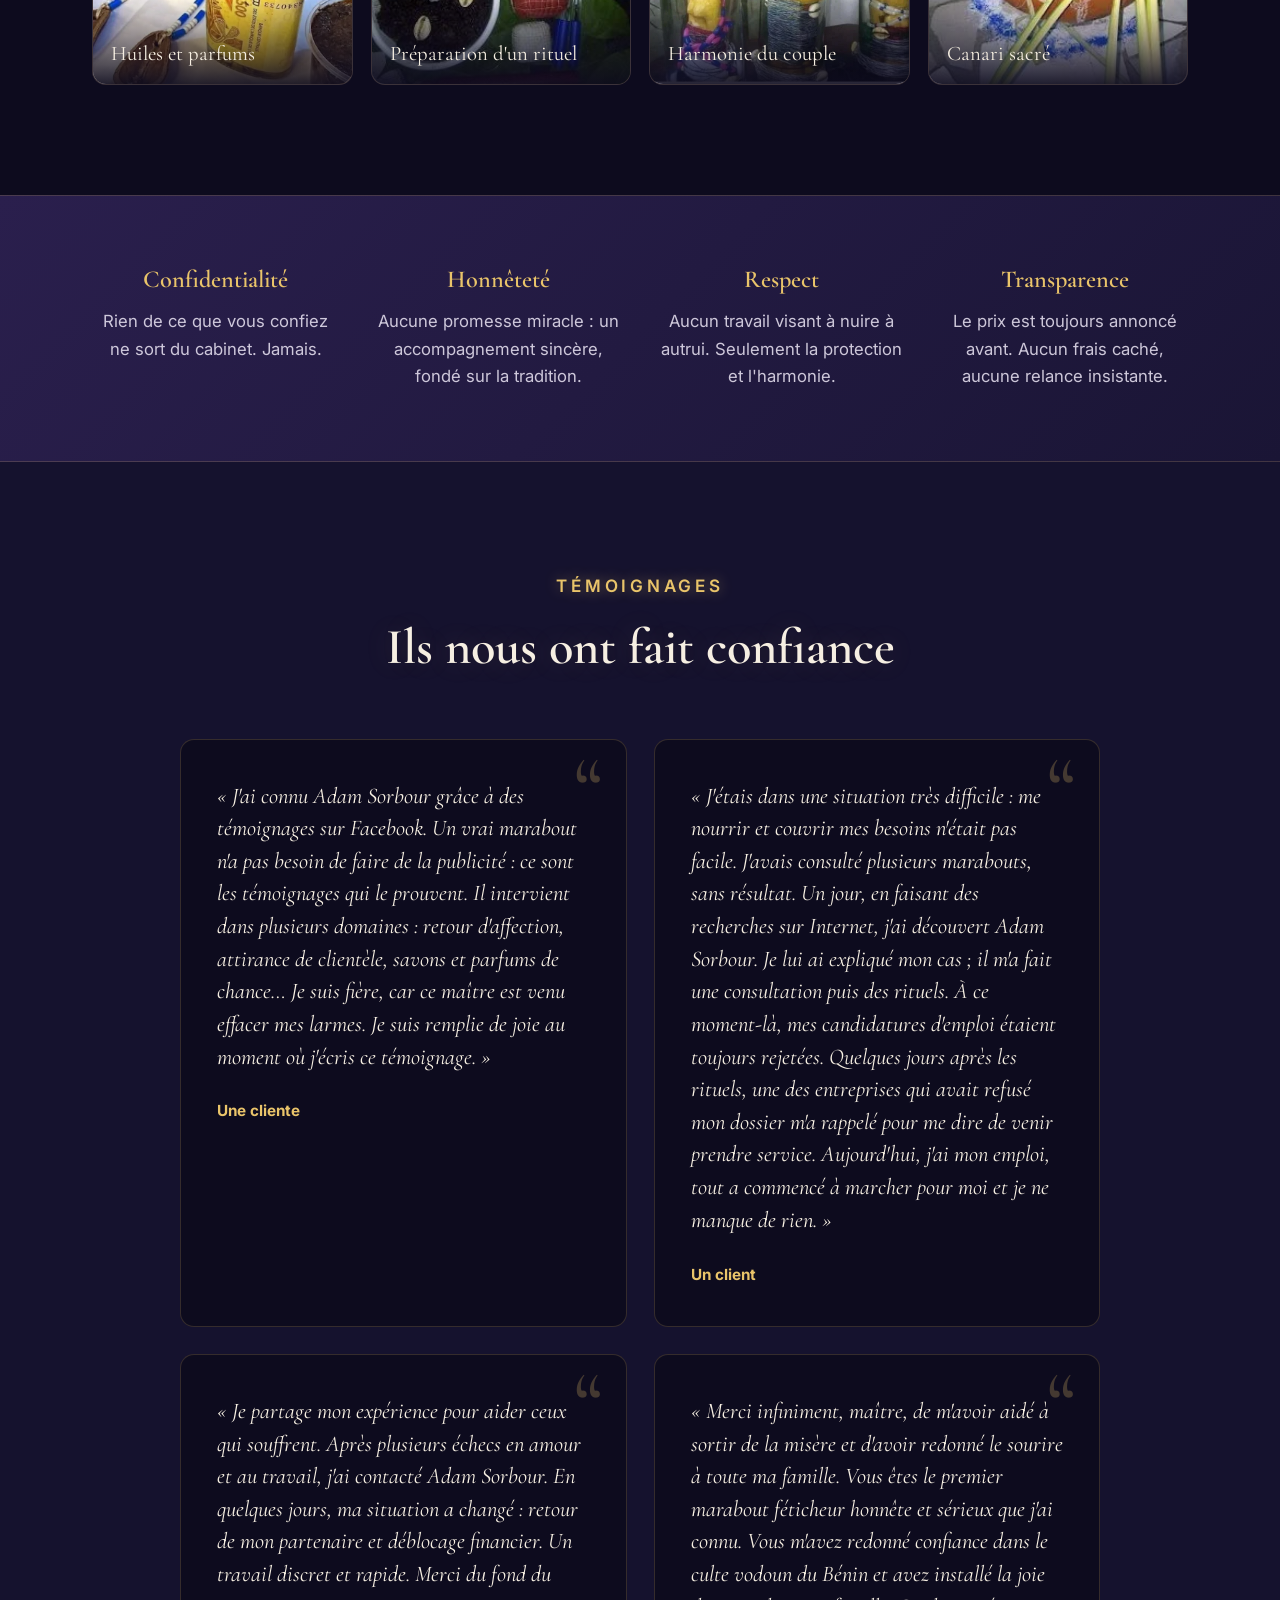
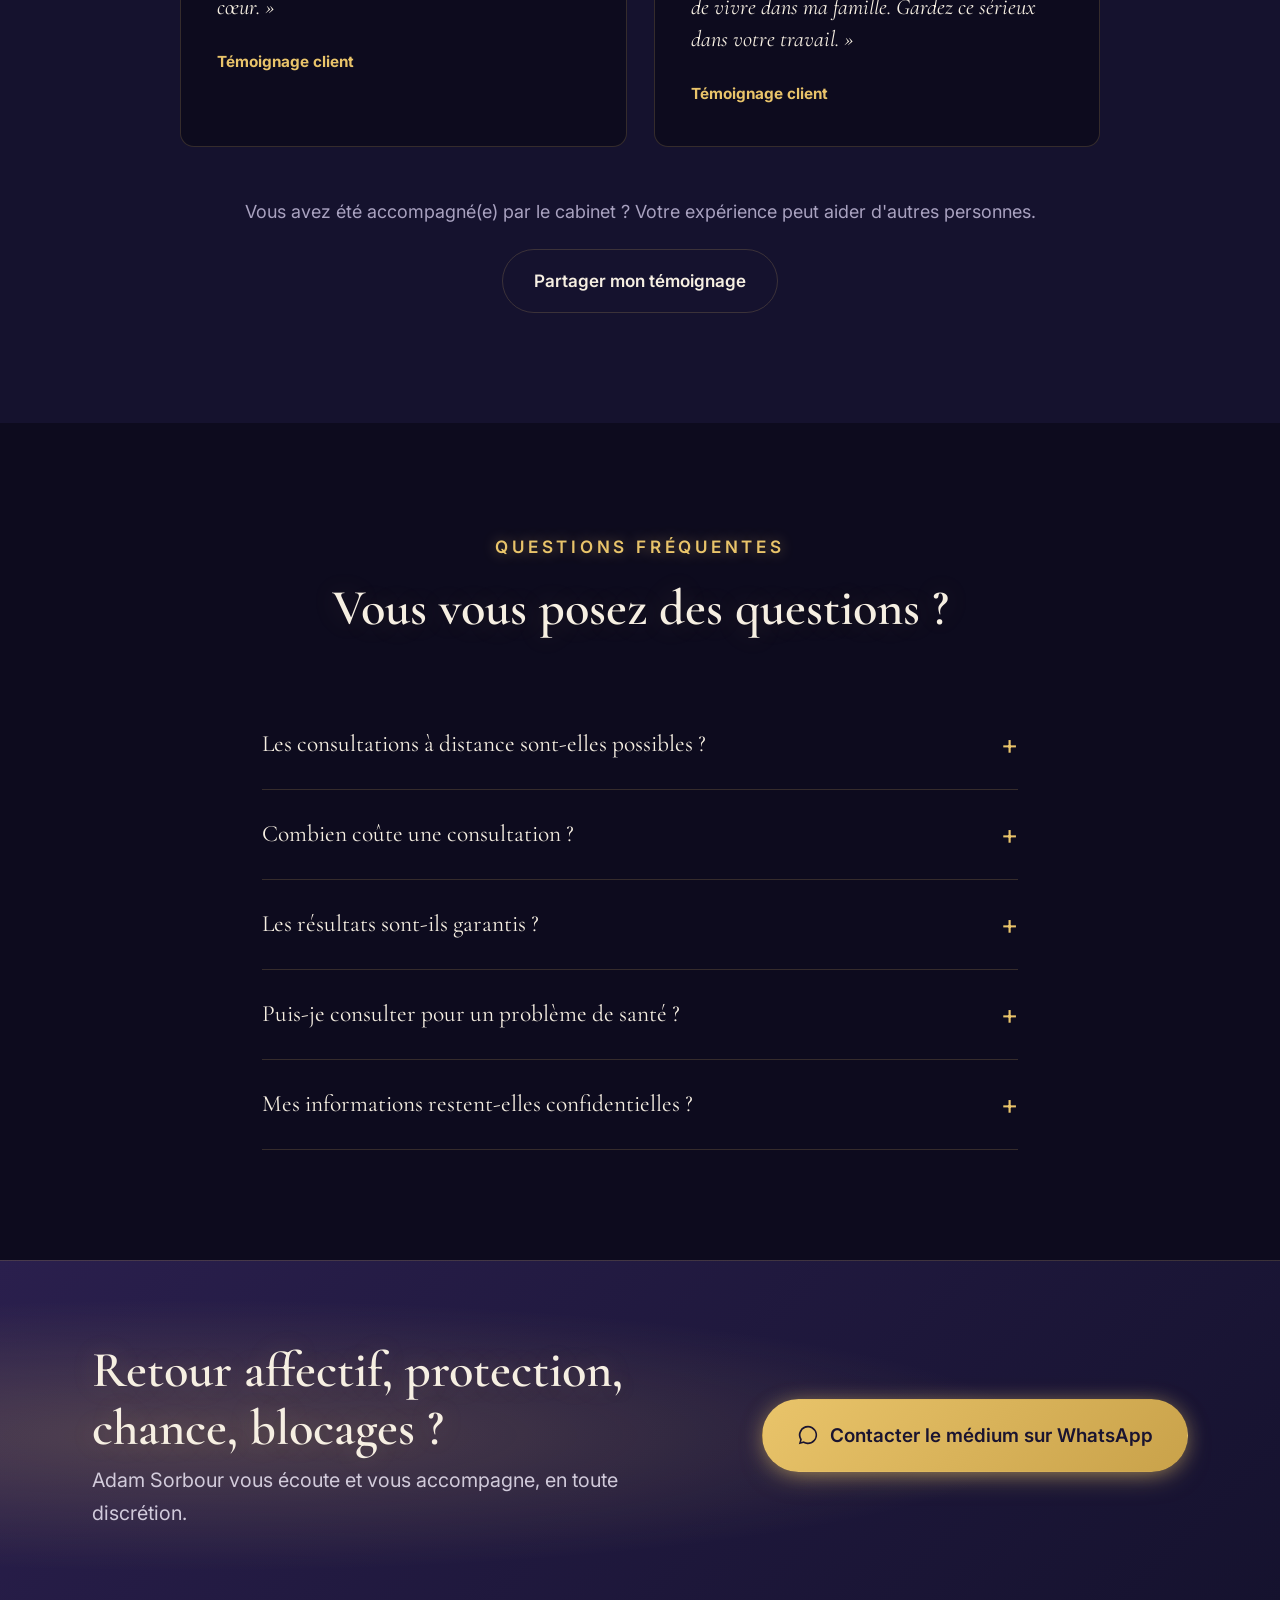
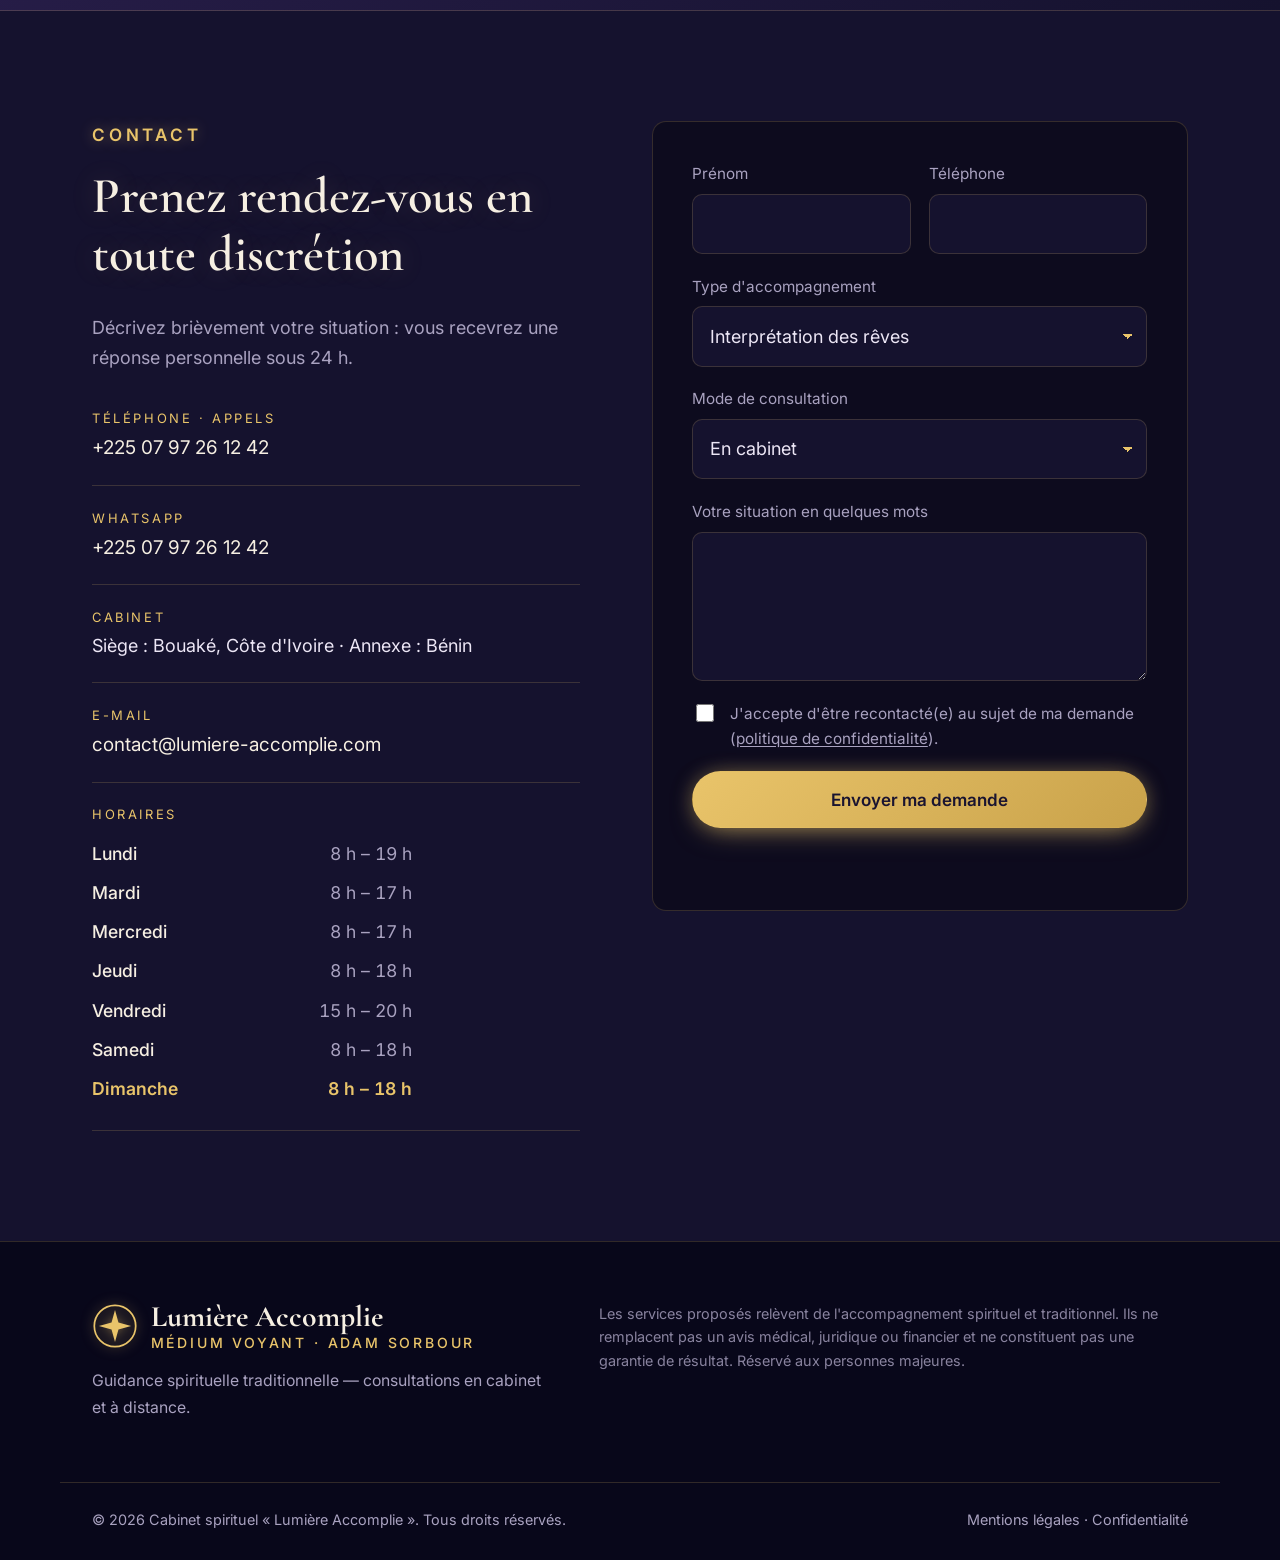
==== commit 295e5ae1: "E-mail contact@lumiere-accomplie.com et envoi automatique des demandes par e-mail (FormSubmit) Co-Au" ====
--- a/index.html
+++ b/index.html
@@ -630,7 +630,7 @@
             </li>
             <li data-line>
               <span class="contact__label">E-mail</span>
-              <a href="mailto:contact@exemple.fr" data-site-mail data-site="email">contact@exemple.fr</a>
+              <a href="mailto:contact@lumiere-accomplie.com" data-site-mail data-site="email">contact@lumiere-accomplie.com</a>
             </li>
             <li>
               <span class="contact__label">Horaires</span>
@@ -682,7 +682,7 @@
             <input type="checkbox" name="consent" required>
             <span>J'accepte d'être recontacté(e) au sujet de ma demande (<a href="confidentialite.html">politique de confidentialité</a>).</span>
           </label>
-          <button type="submit" class="btn btn--gold btn--block">Envoyer ma demande via WhatsApp</button>
+          <button type="submit" class="btn btn--gold btn--block">Envoyer ma demande</button>
           <p class="form__msg" id="formMsg" role="status"></p>
         </form>
       </div>
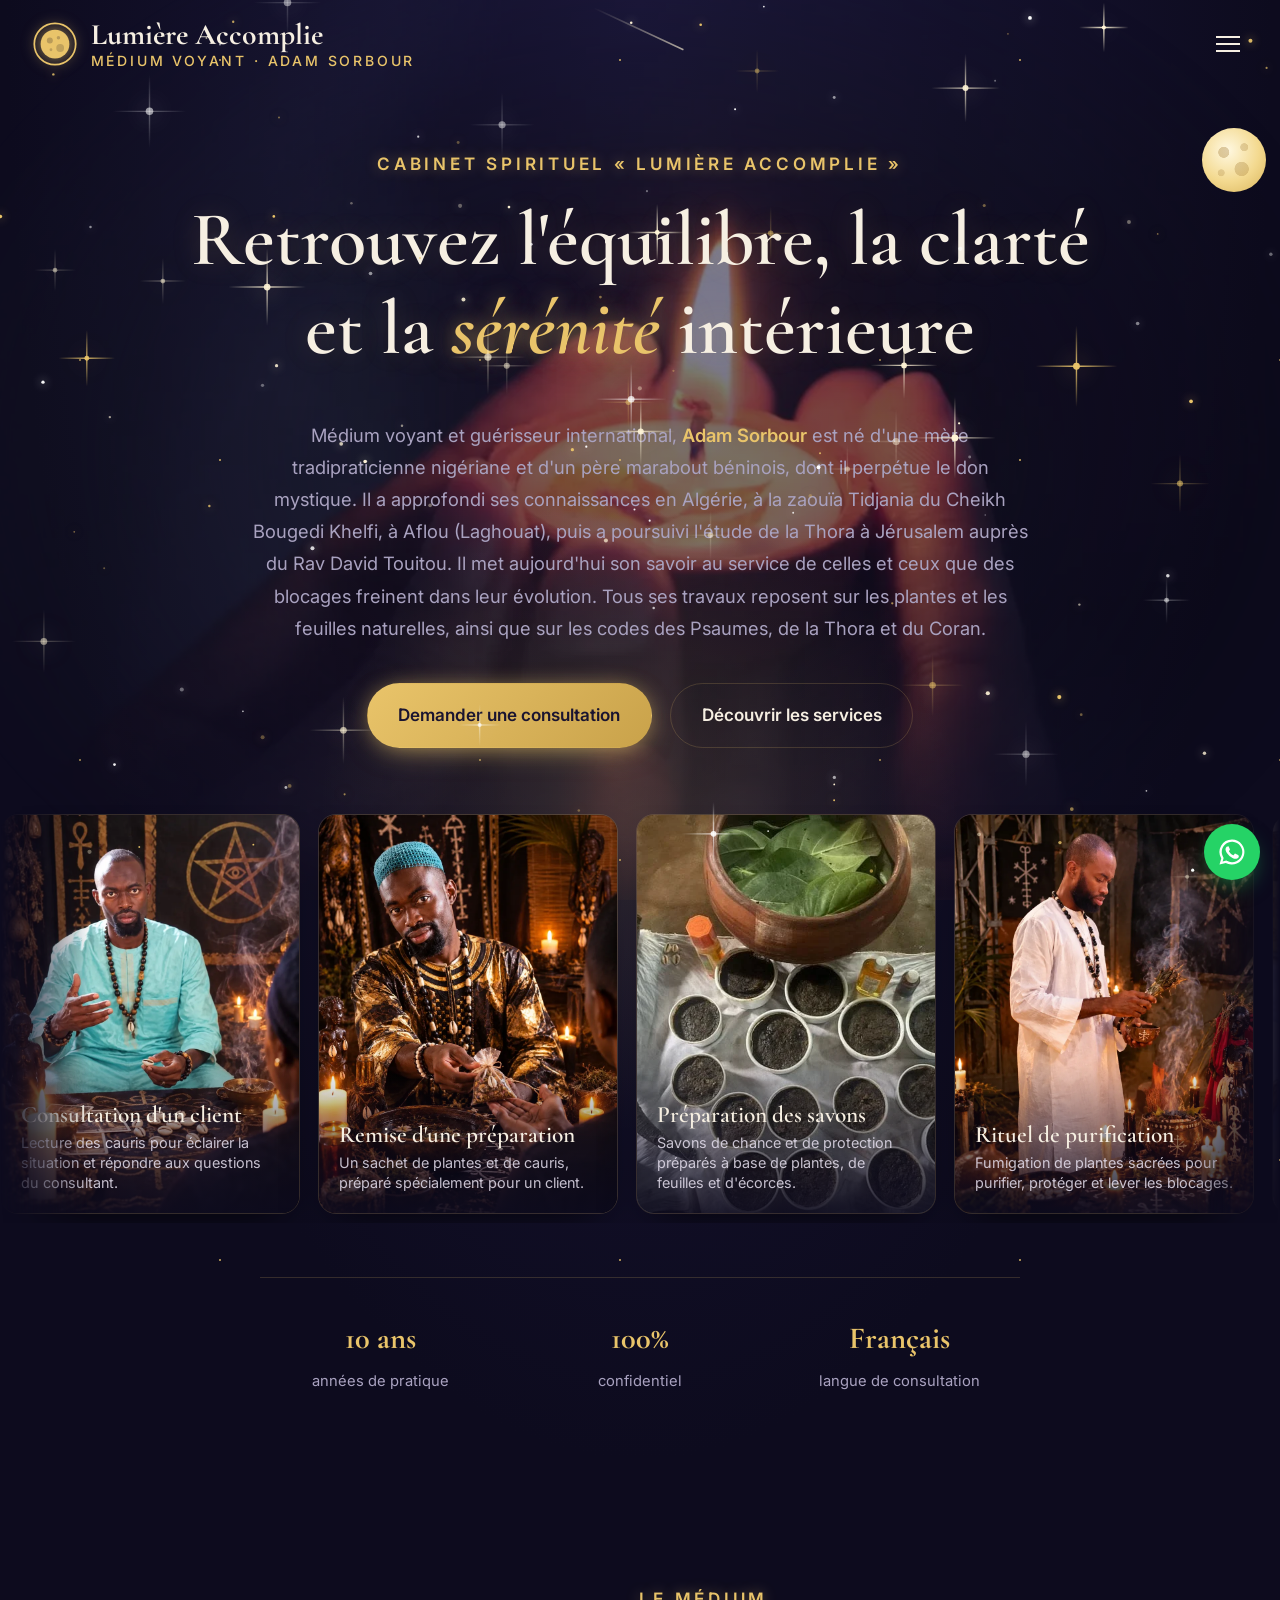
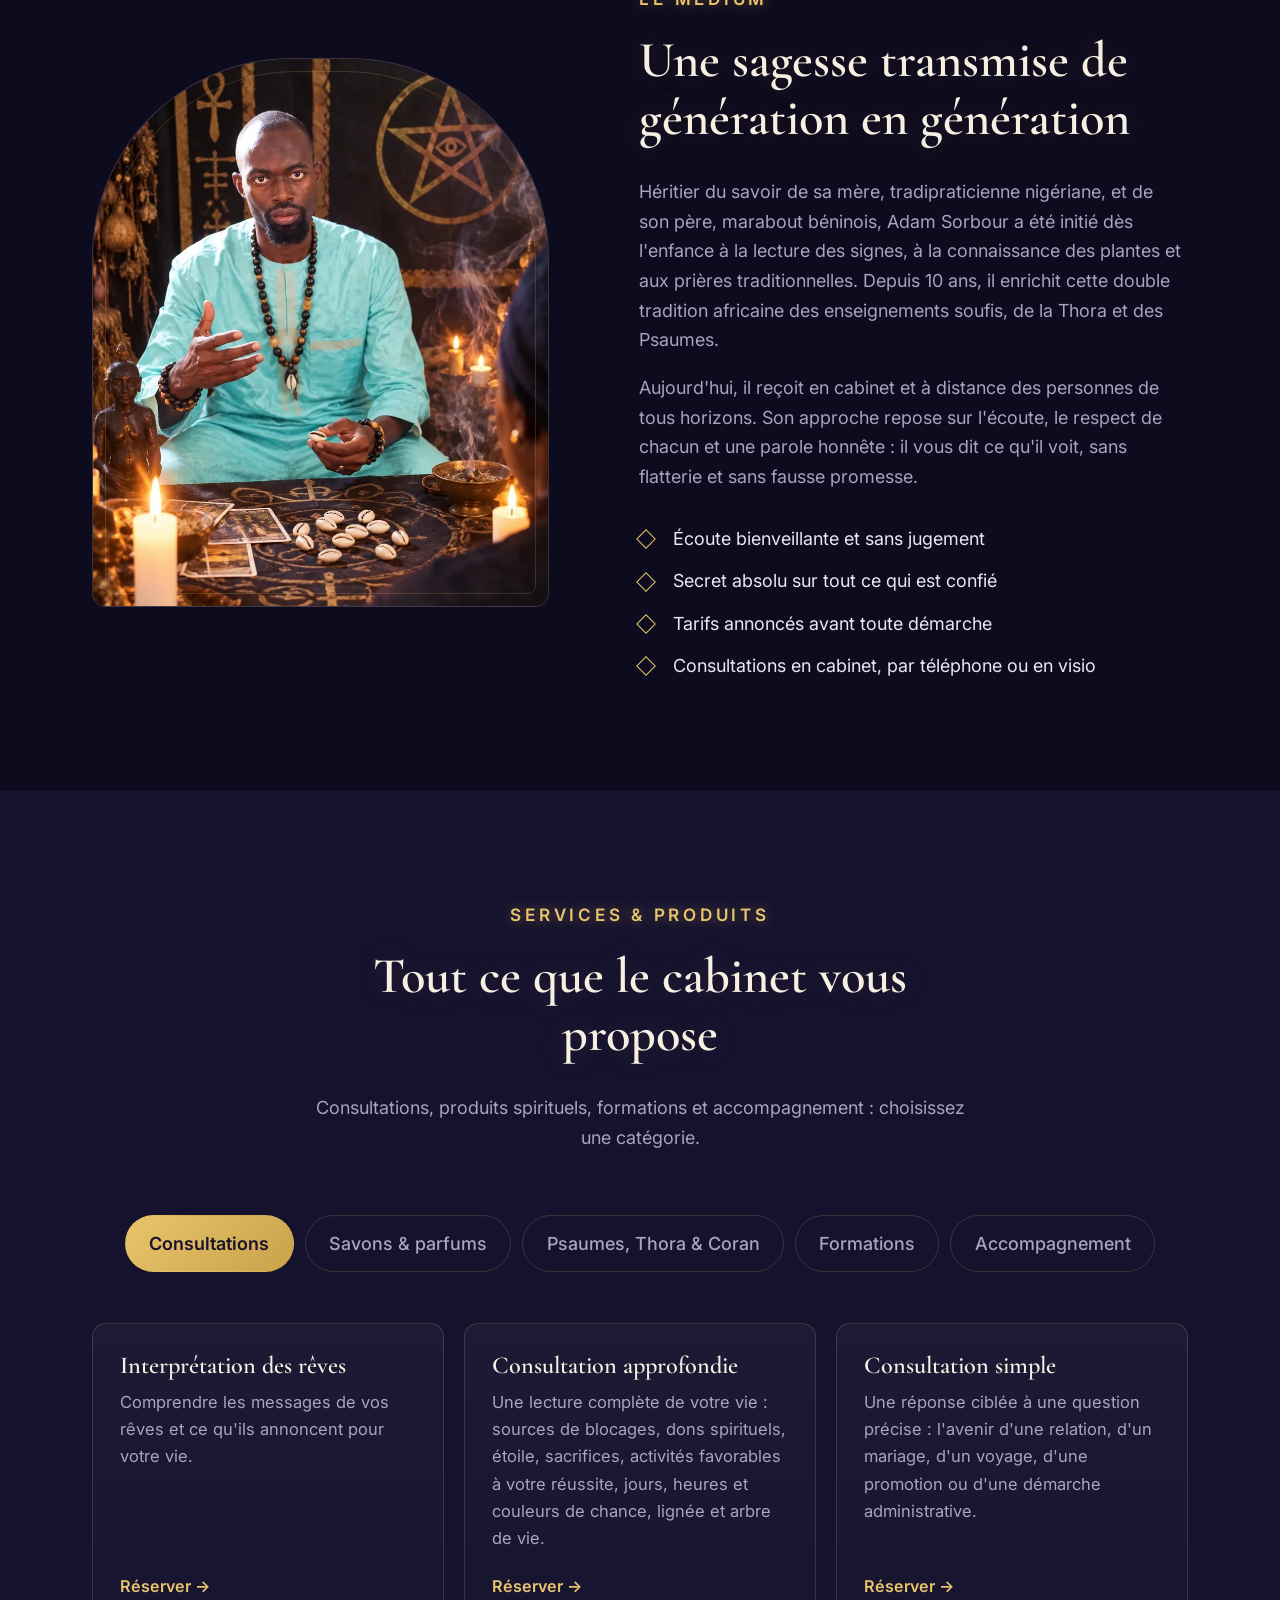
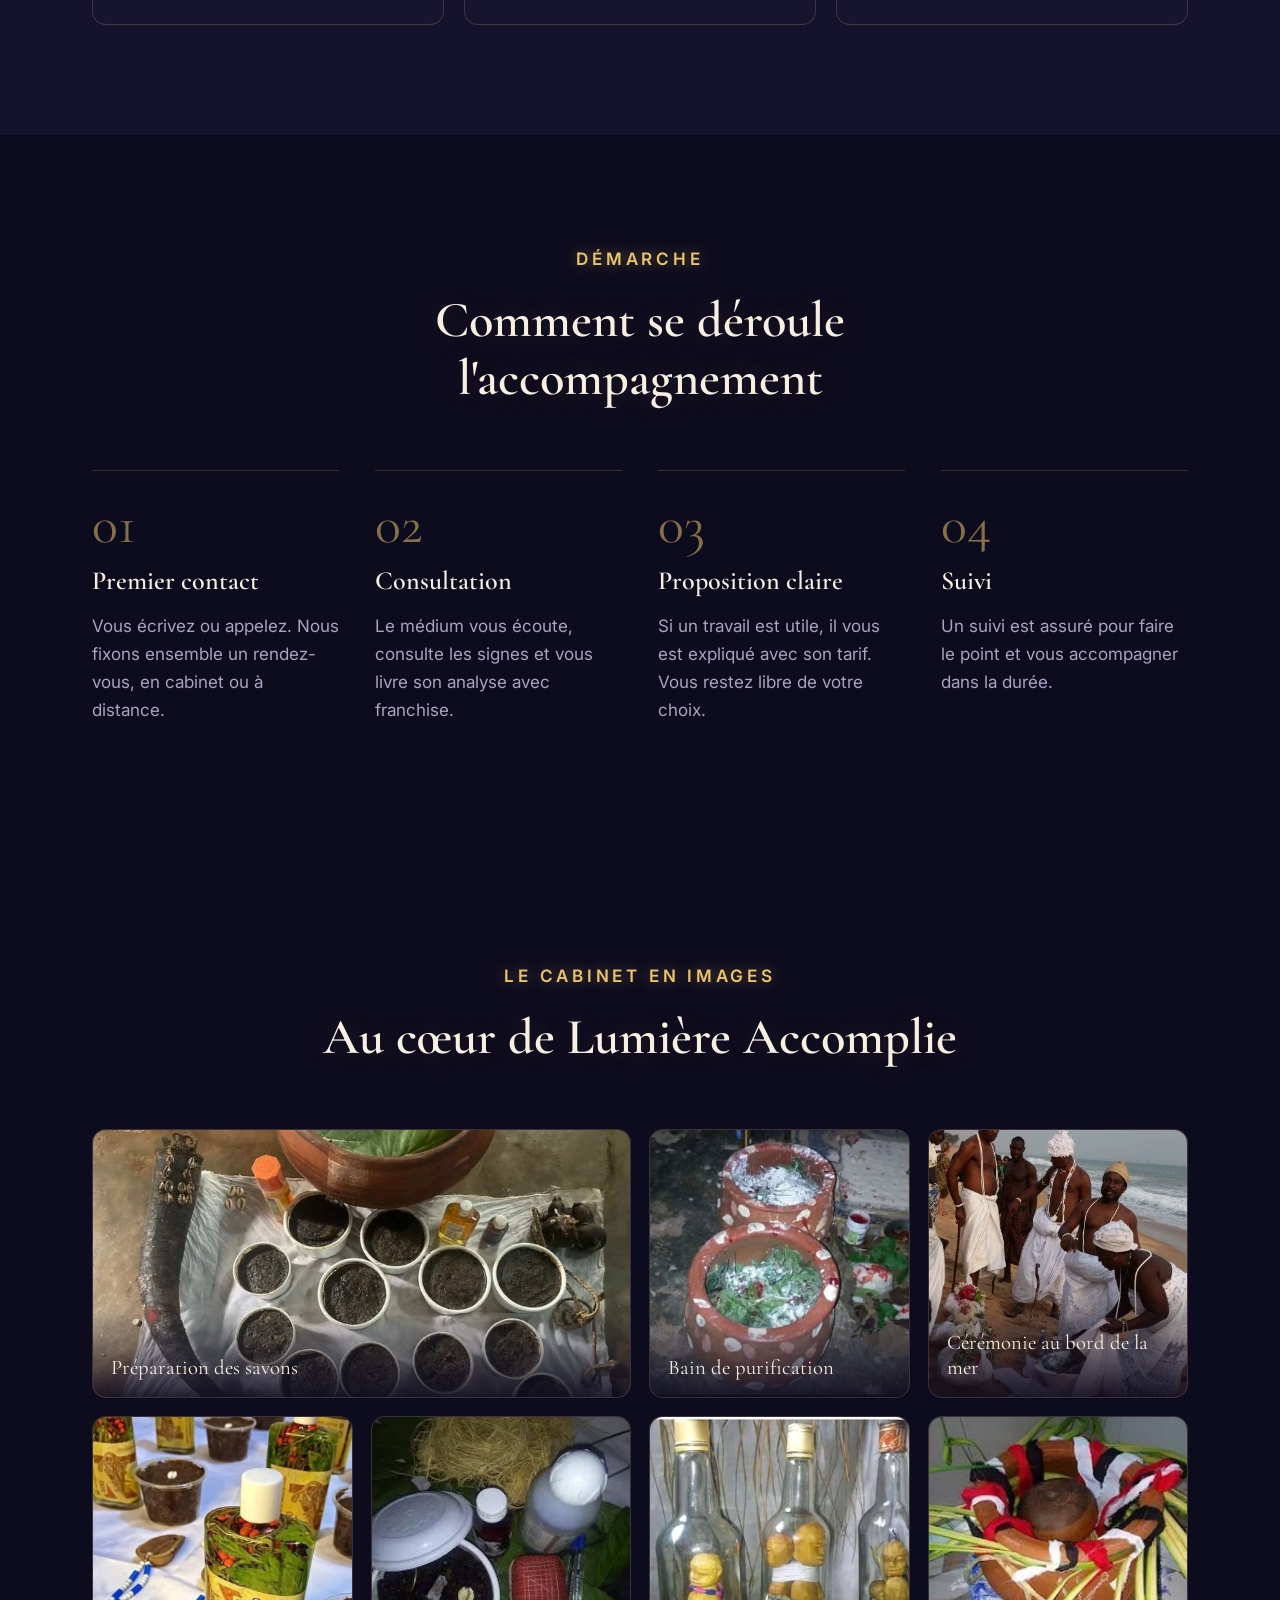
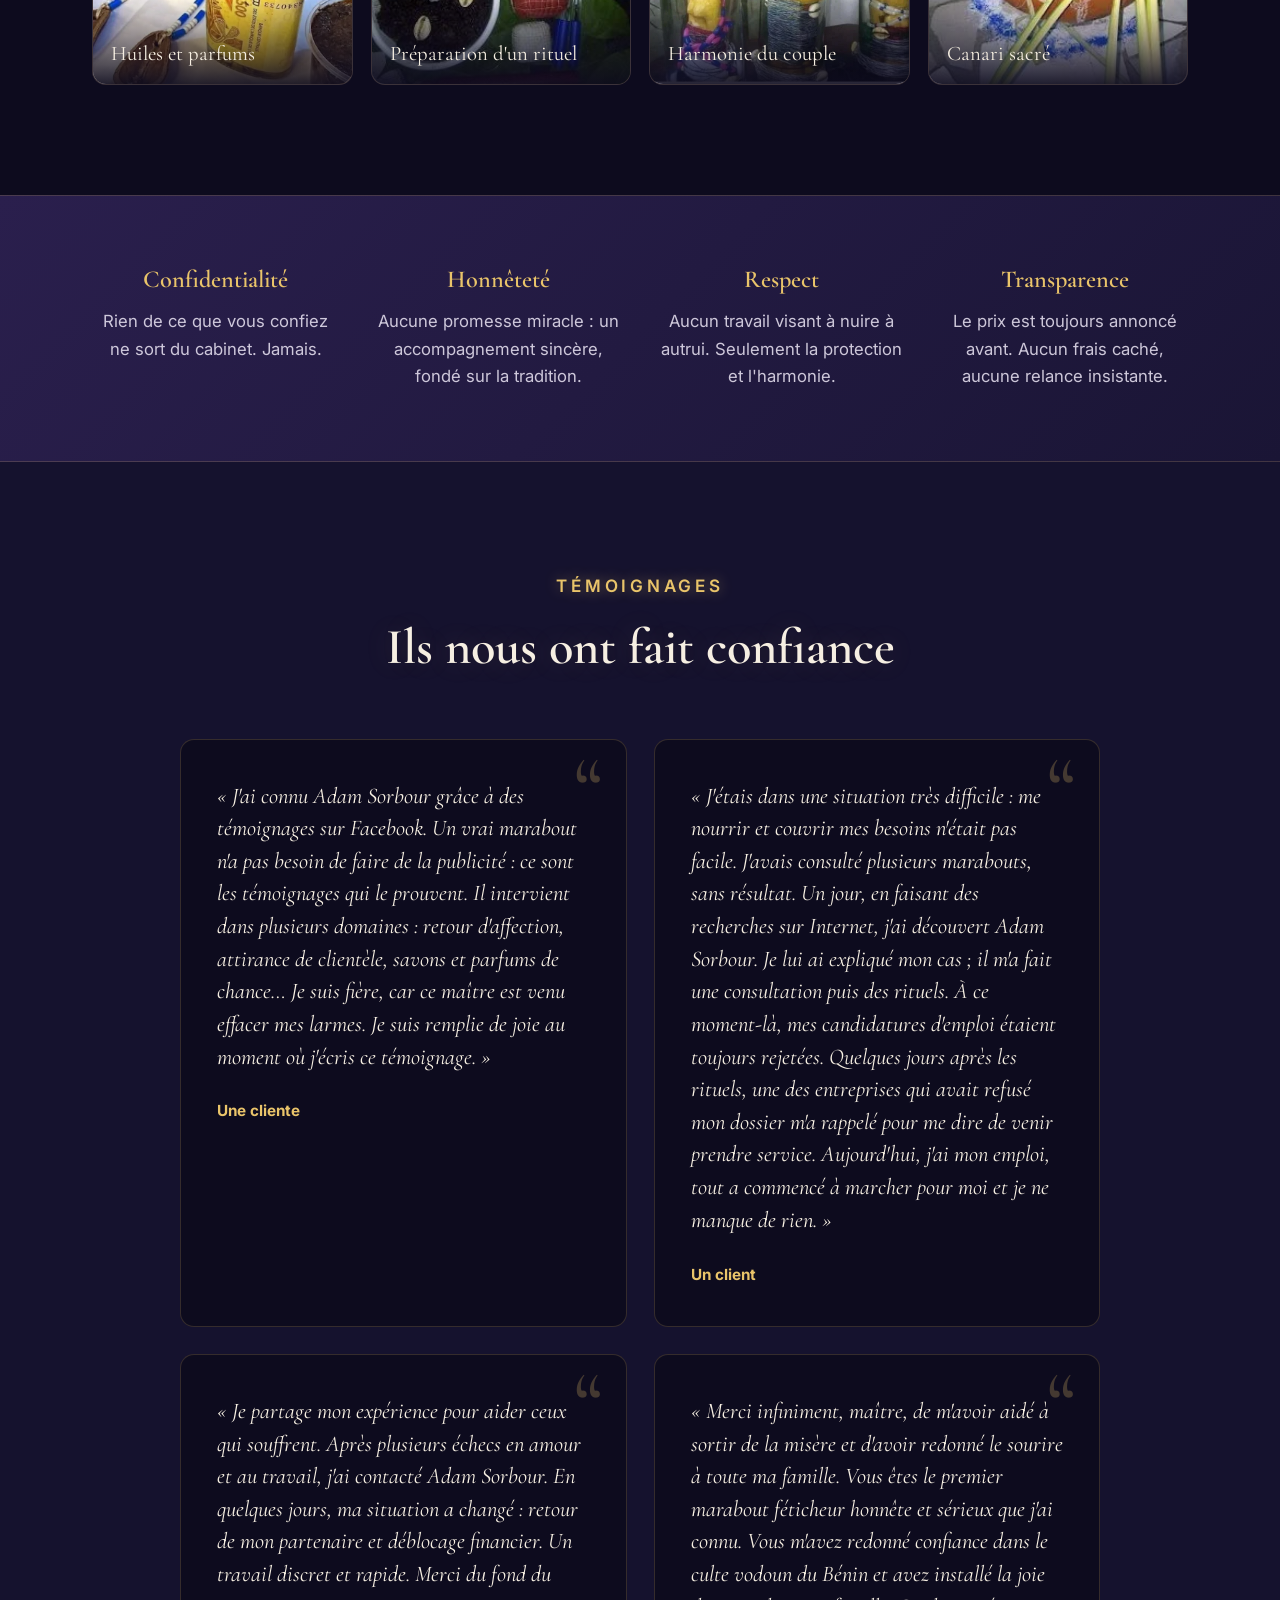
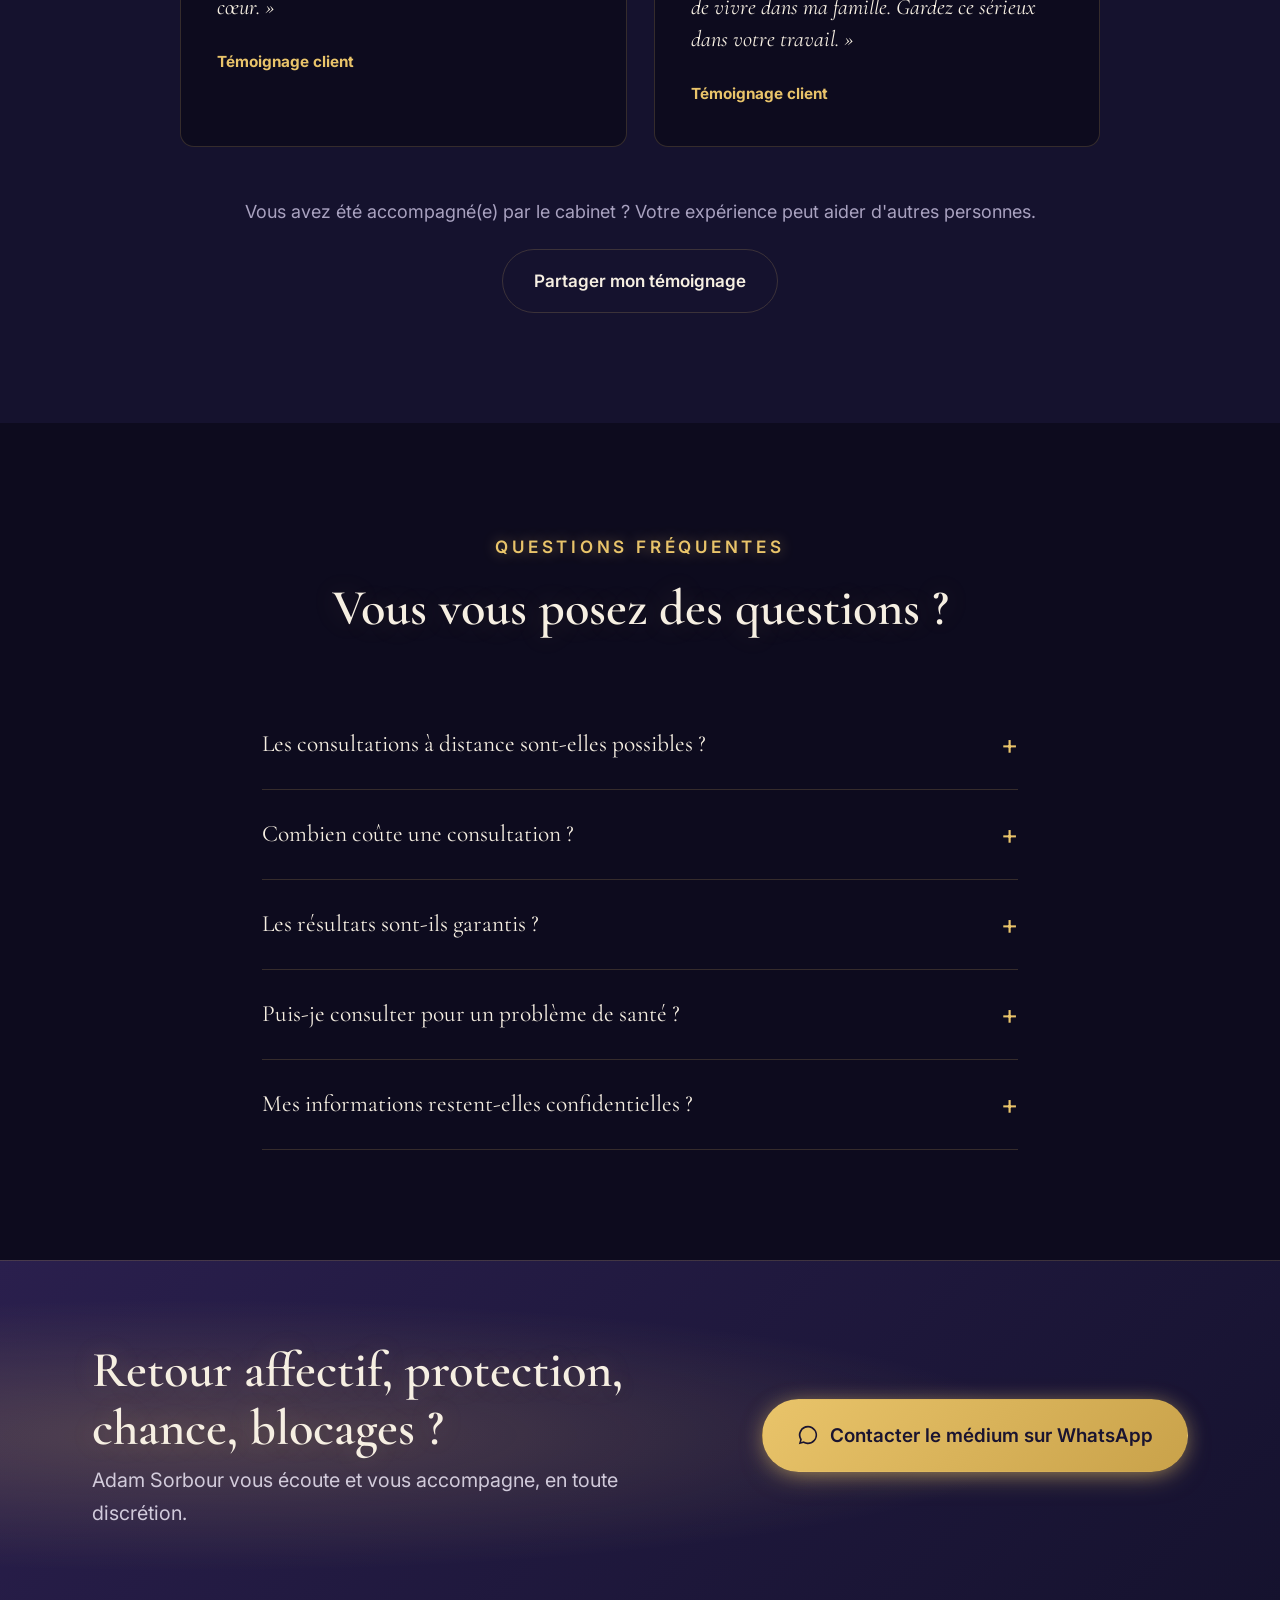
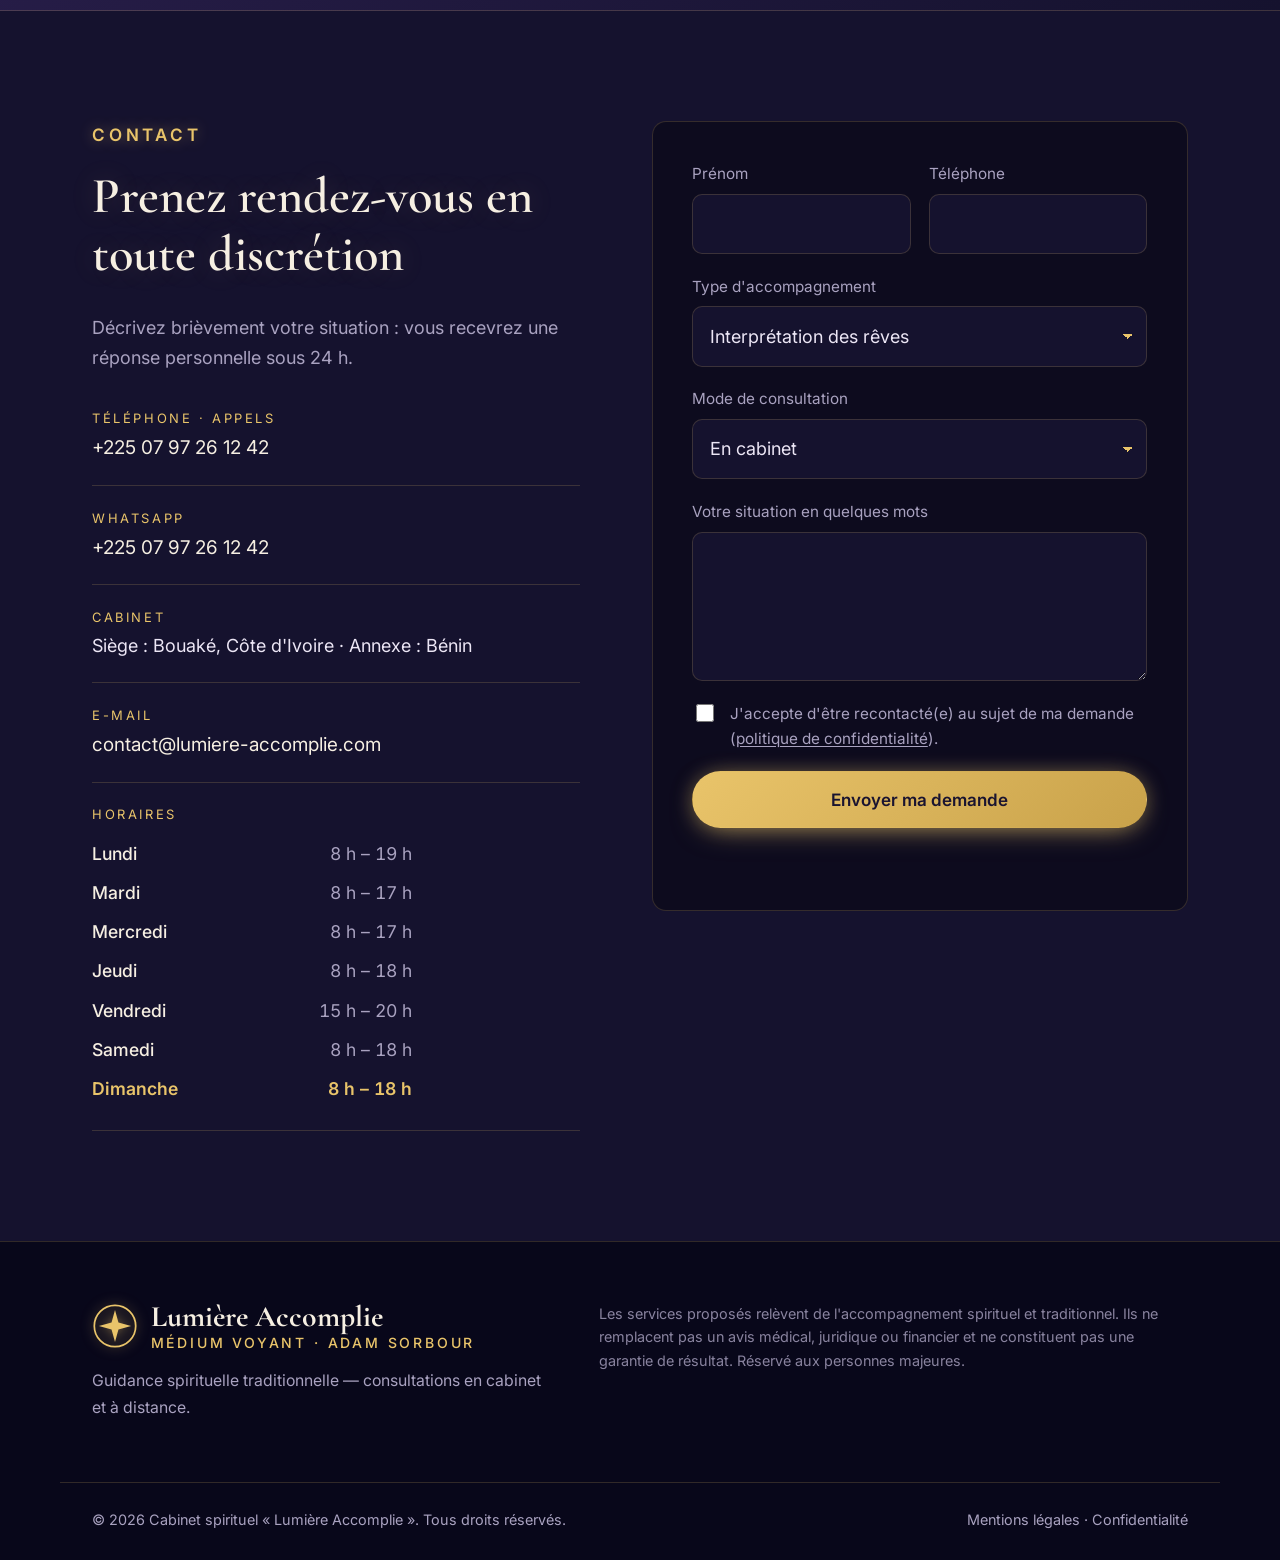
==== commit 15e81678: "Sécurité : validation stricte du formulaire, anti-robots, anti-doublon, en-têtes HTTP (CSP, HSTS…) C" ====
--- a/index.html
+++ b/index.html
@@ -650,10 +650,10 @@
         <form class="form" id="contactForm" novalidate>
           <div class="form__row">
             <label>Prénom
-              <input type="text" name="prenom" required autocomplete="given-name">
+              <input type="text" name="prenom" required autocomplete="given-name" minlength="2" maxlength="60">
             </label>
             <label>Téléphone
-              <input type="tel" name="tel" required autocomplete="tel">
+              <input type="tel" name="tel" required autocomplete="tel" maxlength="25" inputmode="tel">
             </label>
           </div>
           <label>Type d'accompagnement
@@ -676,8 +676,12 @@
             </select>
           </label>
           <label>Votre situation en quelques mots
-            <textarea name="message" rows="4" required></textarea>
+            <textarea name="message" rows="4" required minlength="10" maxlength="2000"></textarea>
           </label>
+          <!-- Piège anti-robots : invisible pour les visiteurs, rempli seulement par les robots -->
+          <div class="form__hp" aria-hidden="true">
+            <label>Ne pas remplir <input type="text" name="_honey" tabindex="-1" autocomplete="off"></label>
+          </div>
           <label class="form__consent">
             <input type="checkbox" name="consent" required>
             <span>J'accepte d'être recontacté(e) au sujet de ma demande (<a href="confidentialite.html">politique de confidentialité</a>).</span>
--- a/styles.css
+++ b/styles.css
@@ -553,3 +553,7 @@
 /* Biographie dans l'accueil */
 .hero__lead--bio { max-width: 780px; font-size: 1.02rem; line-height: 1.75; }
 .hero__lead--bio strong { color: var(--gold); font-weight: 600; }
+
+/* Piège anti-robots du formulaire (hors écran) */
+.form__hp { position: absolute; left: -9999px; width: 1px; height: 1px; overflow: hidden; }
+.form button[disabled] { opacity: .6; cursor: not-allowed; }
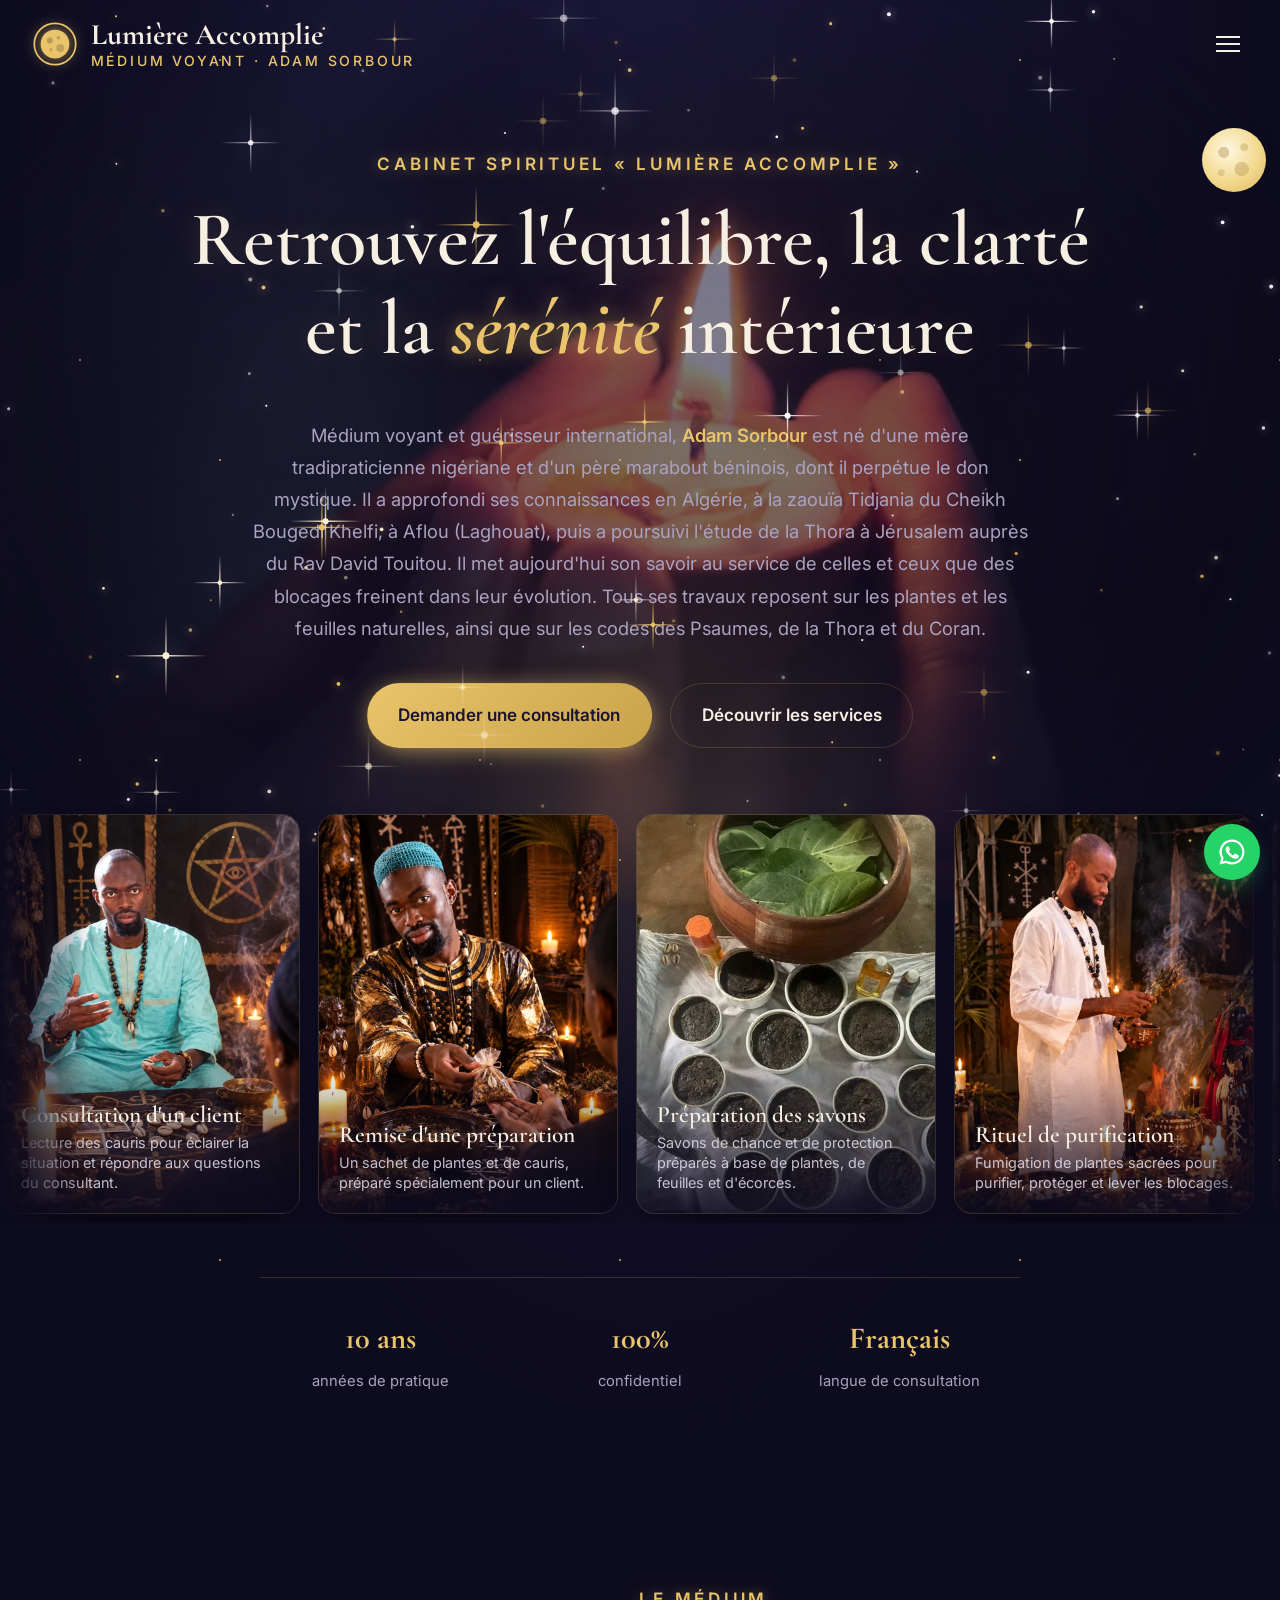
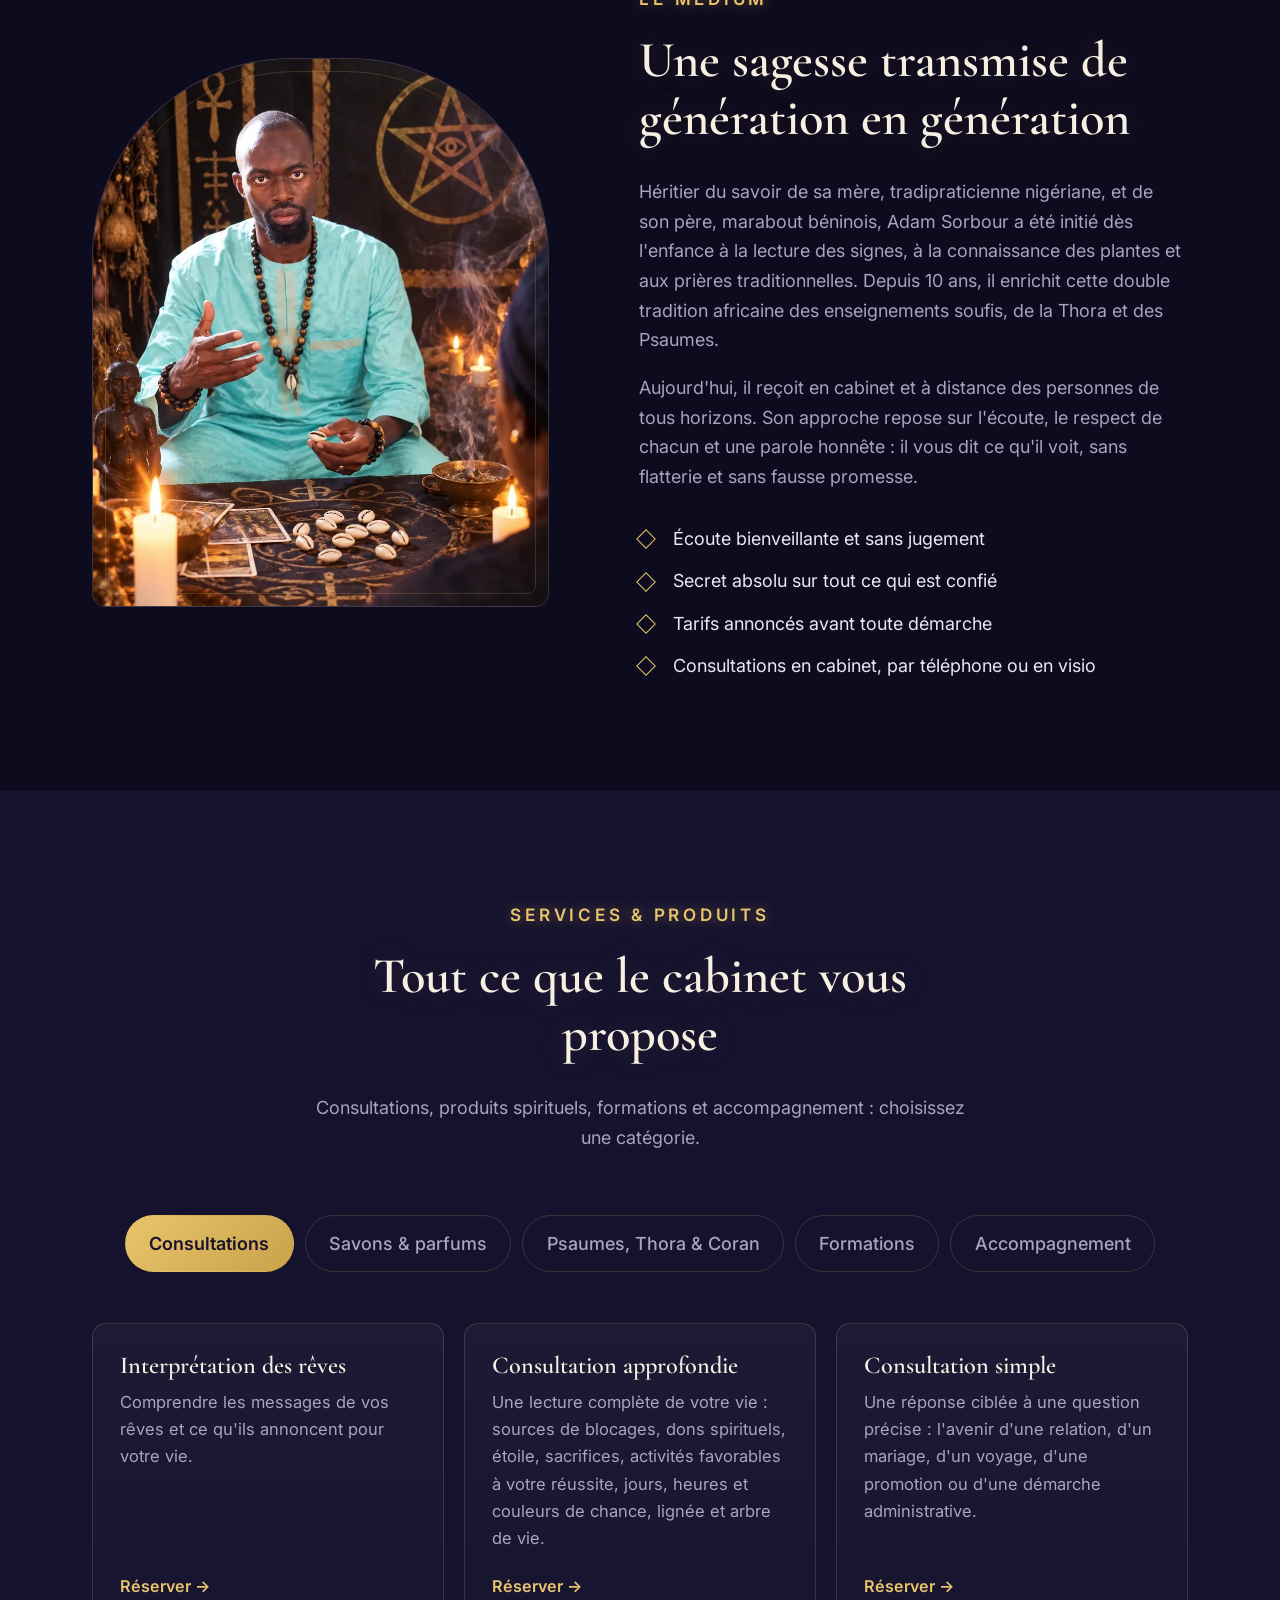
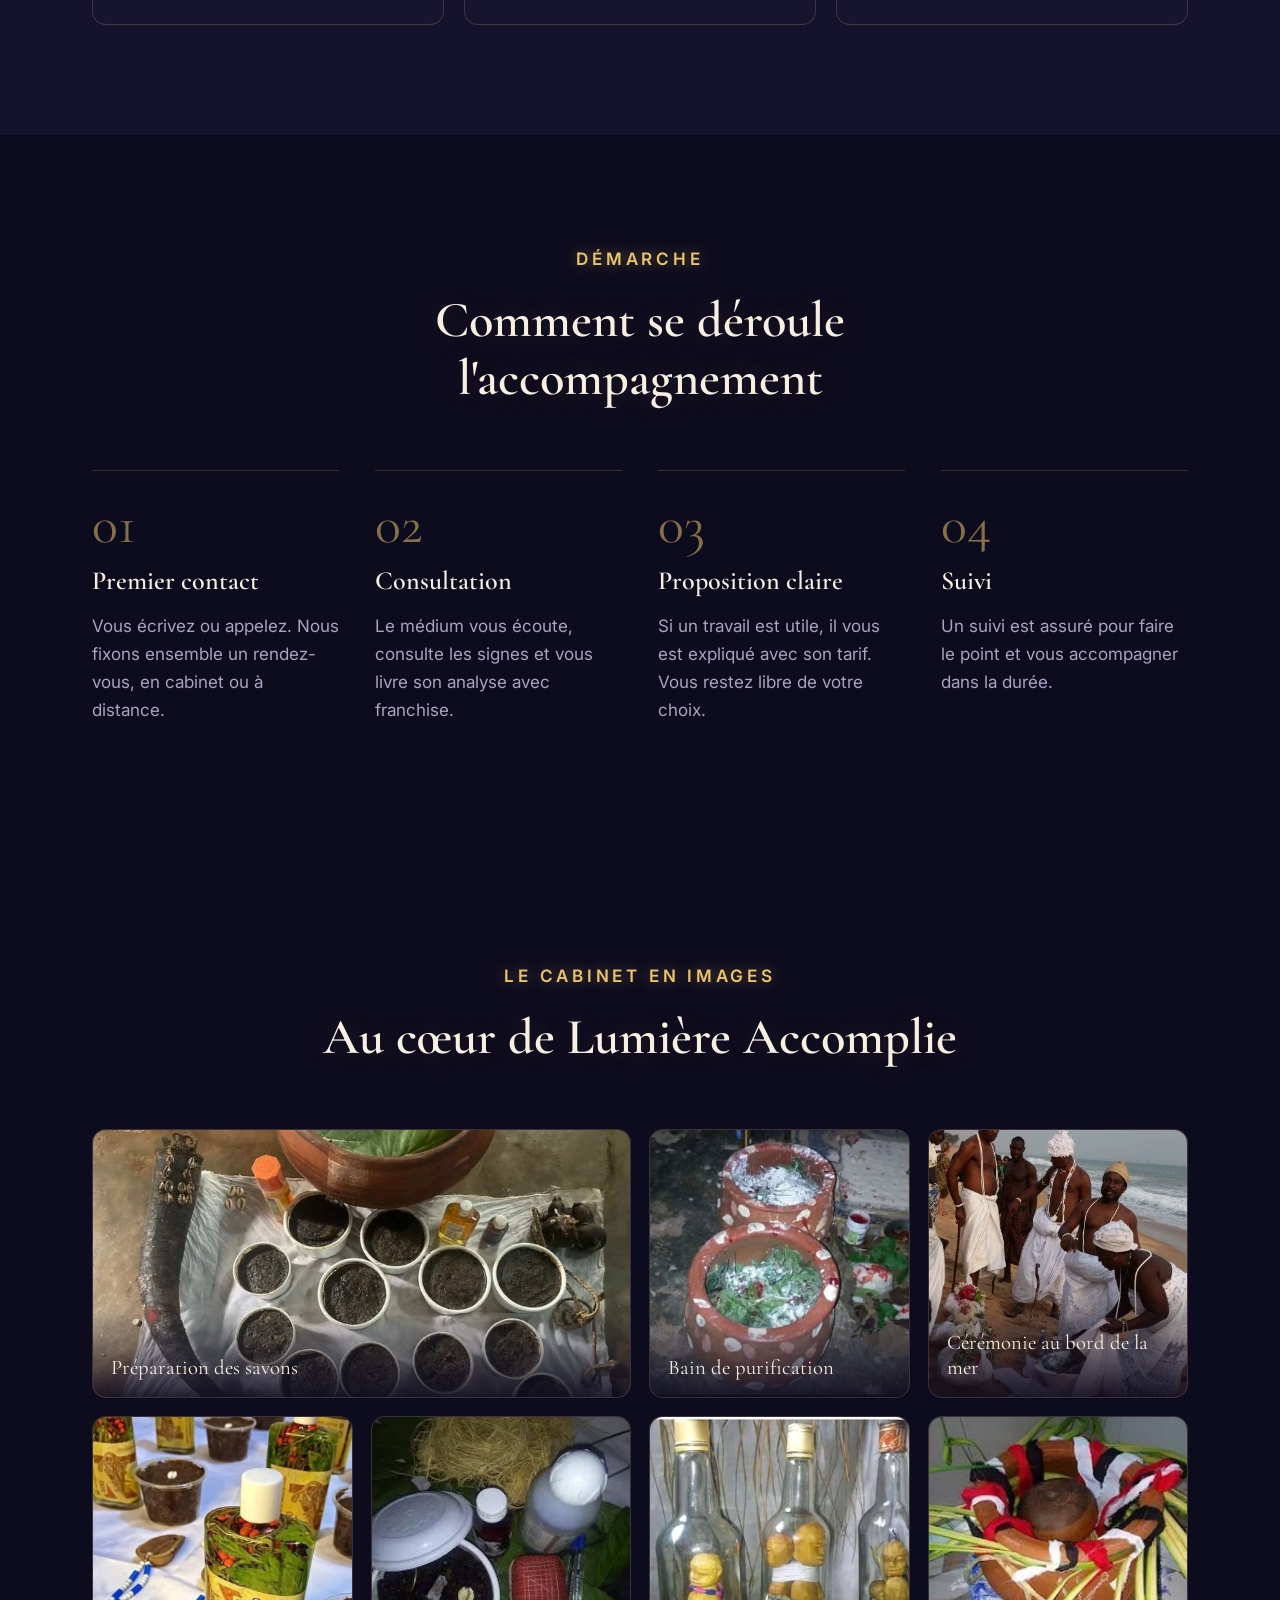
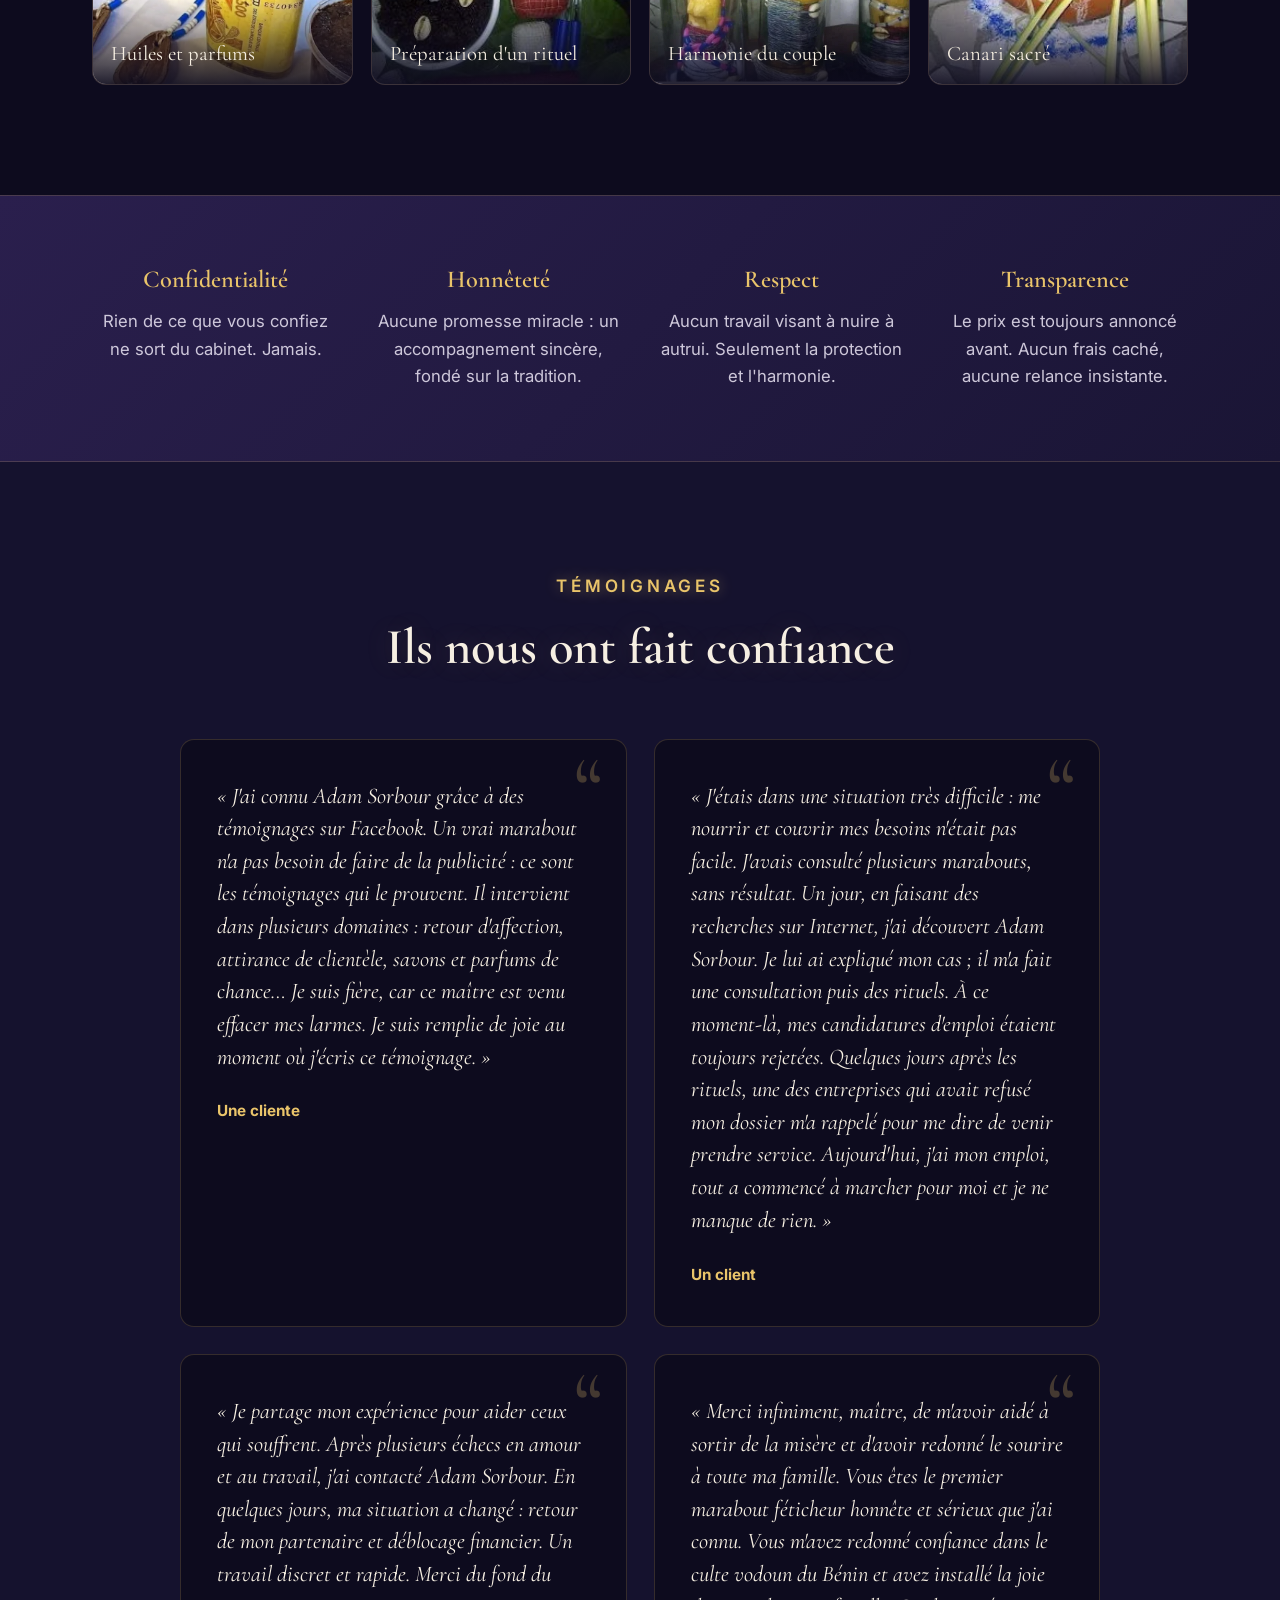
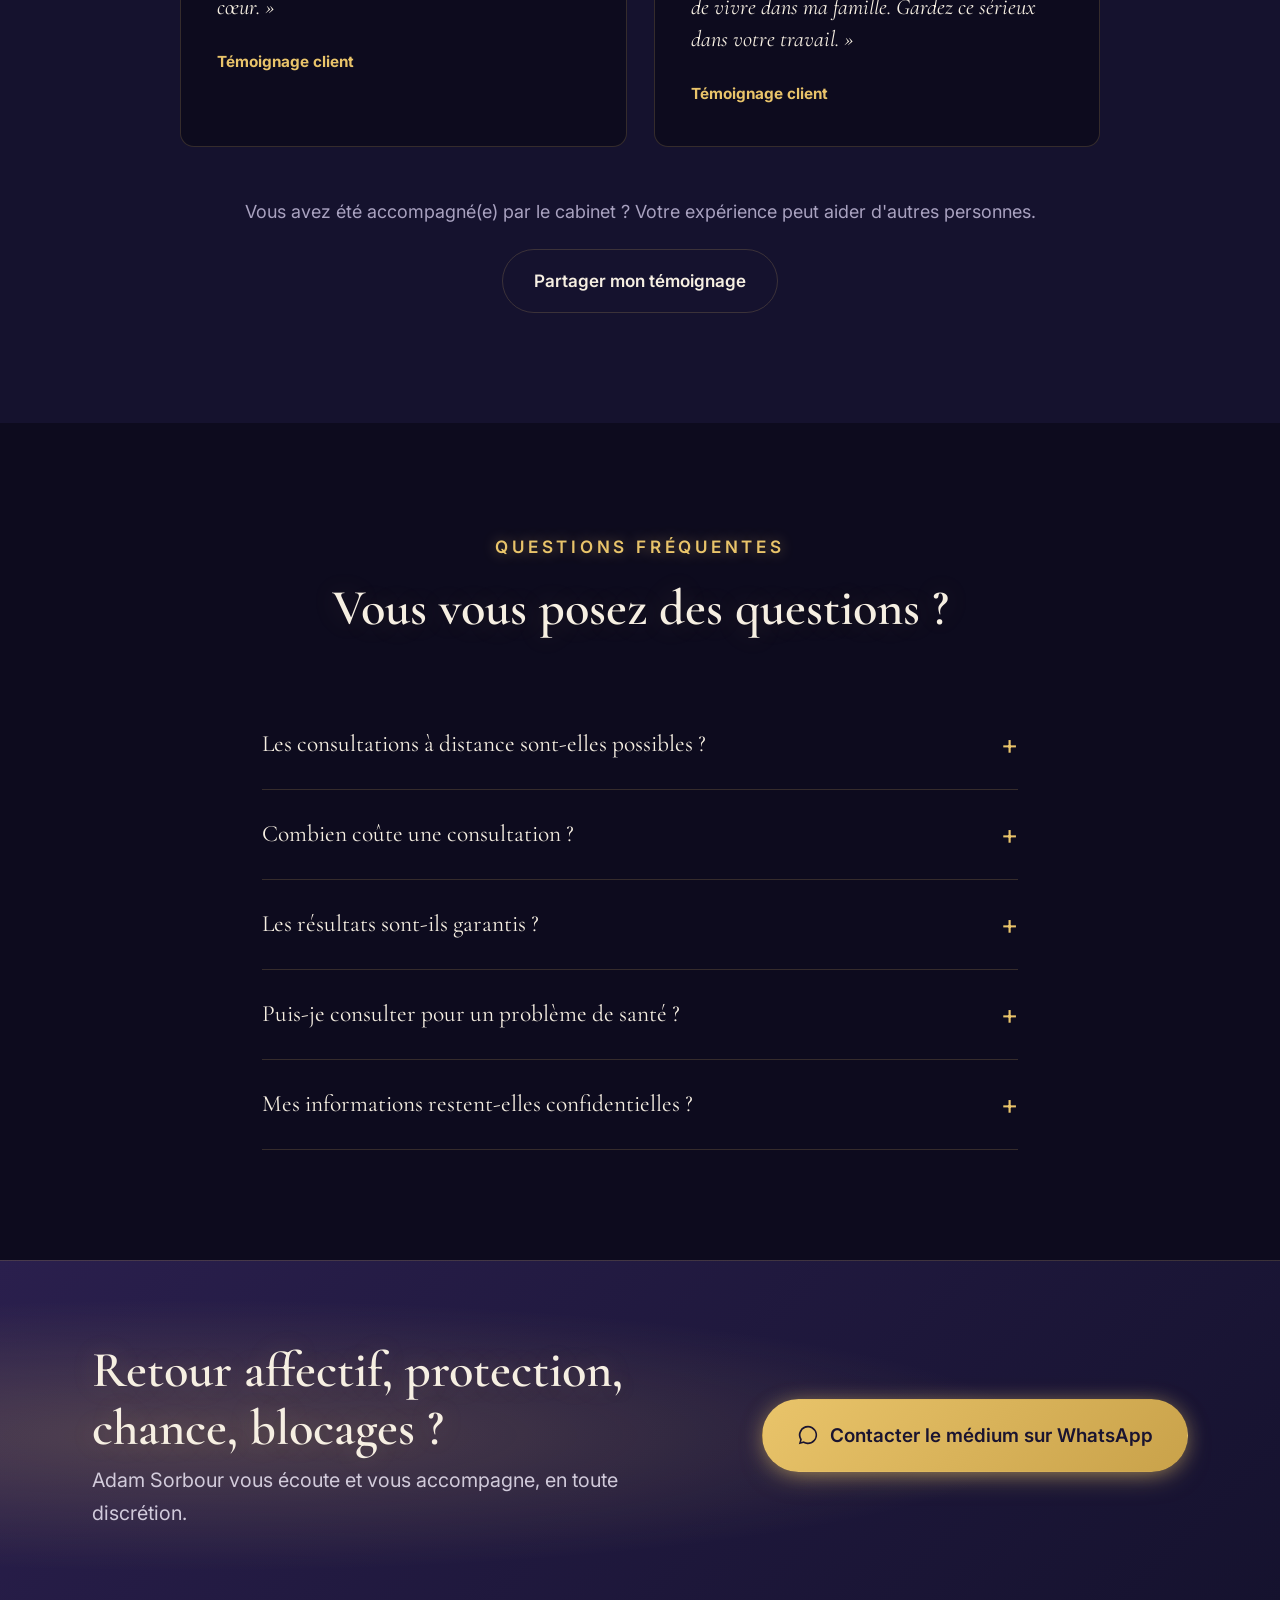
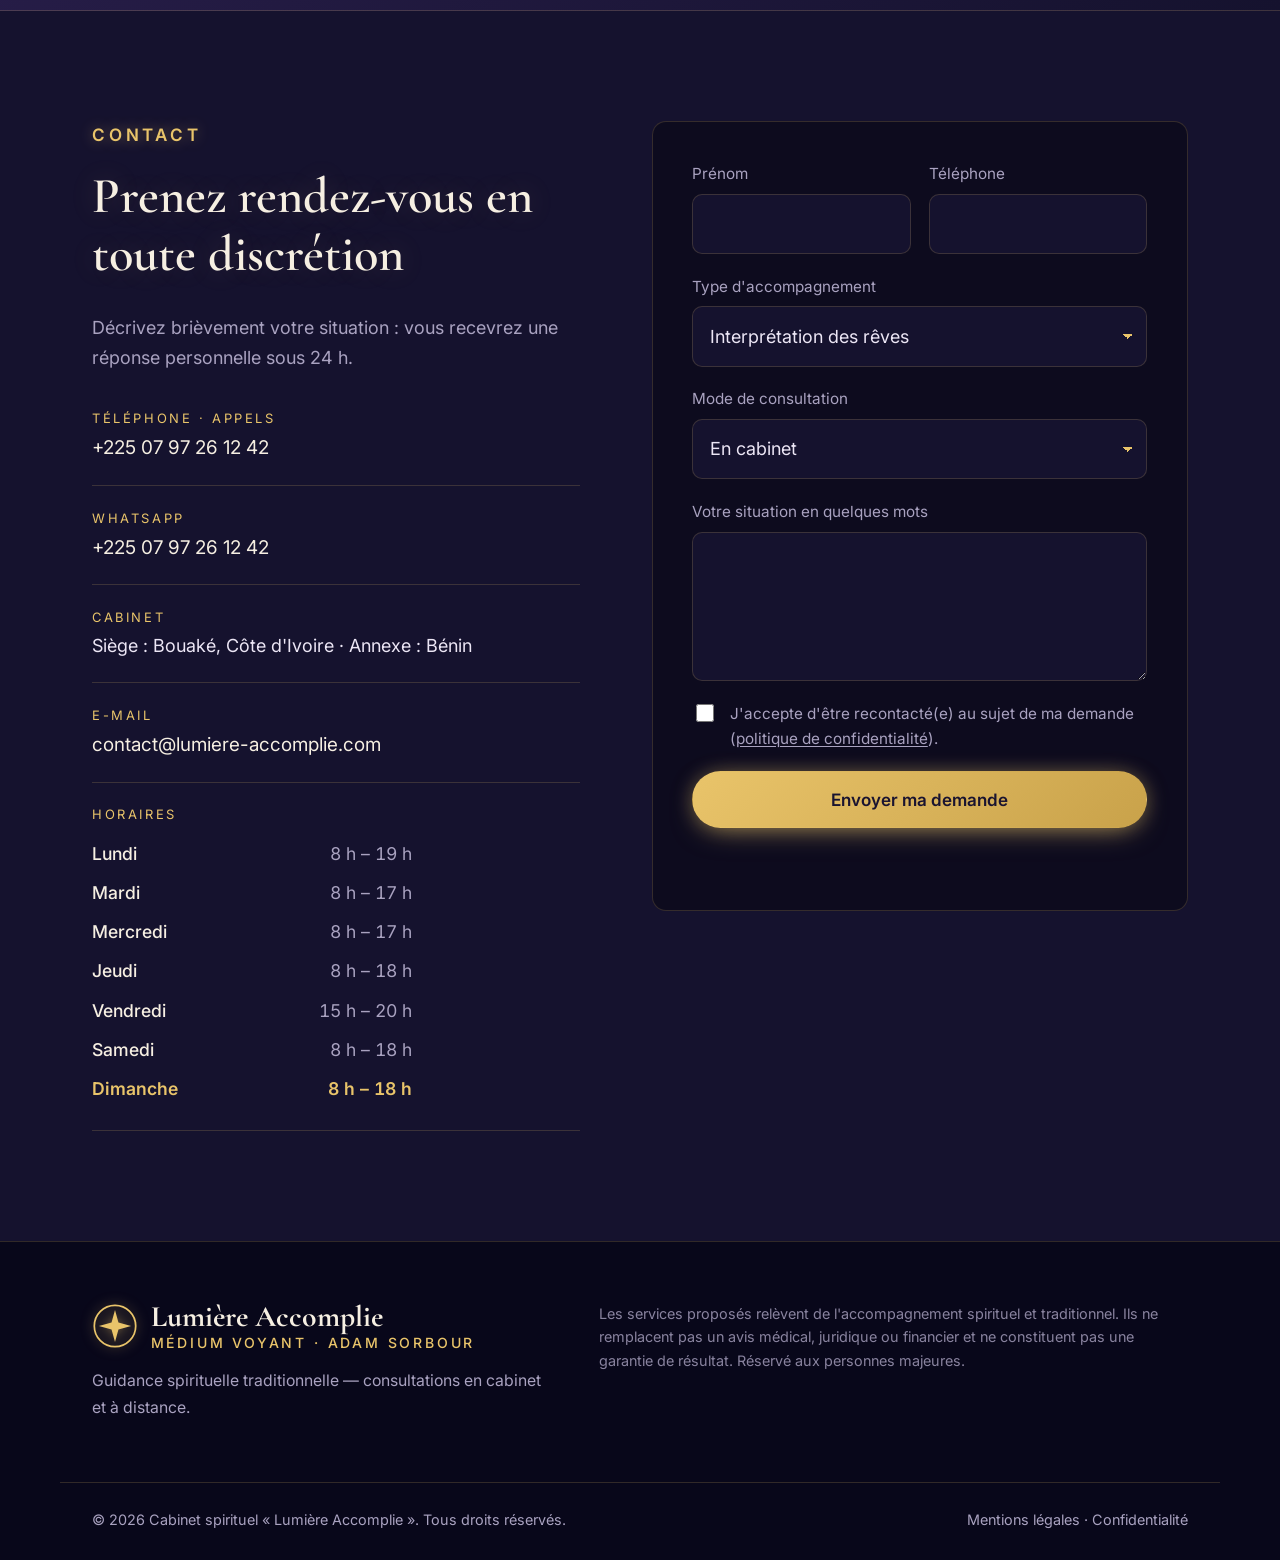
==== commit e6826f80: "Pixel Meta prêt à l'emploi : chargement après consentement, événements Contact et Lead Co-Authored-B" ====
--- a/index.html
+++ b/index.html
@@ -725,5 +725,6 @@
   <script src="site-config.js"></script>
   <script src="script.js"></script>
   <script src="etoiles.js"></script>
+  <script src="pixel.js"></script>
 </body>
 </html>
--- a/styles.css
+++ b/styles.css
@@ -557,3 +557,18 @@
 /* Piège anti-robots du formulaire (hors écran) */
 .form__hp { position: absolute; left: -9999px; width: 1px; height: 1px; overflow: hidden; }
 .form button[disabled] { opacity: .6; cursor: not-allowed; }
+
+/* ---------- Bandeau de consentement cookies ---------- */
+.cookie {
+  position: fixed; left: 16px; right: 16px; bottom: 16px; z-index: 60;
+  max-width: 560px; margin: 0 auto;
+  background: var(--night-2); border: 1px solid rgba(233,196,106,.45); border-radius: var(--radius);
+  box-shadow: 0 20px 50px -15px rgba(0,0,0,.8);
+  padding: 1.1rem 1.2rem; display: grid; gap: .9rem;
+}
+.cookie p { margin: 0; font-size: .9rem; color: var(--text); }
+.cookie a { color: var(--gold); text-decoration: underline; }
+.cookie__actions { display: flex; gap: .6rem; justify-content: flex-end; }
+
+/* Boutons « fantôme » en <button> : pas de fond gris par défaut du navigateur */
+button.btn--ghost { background: transparent; }
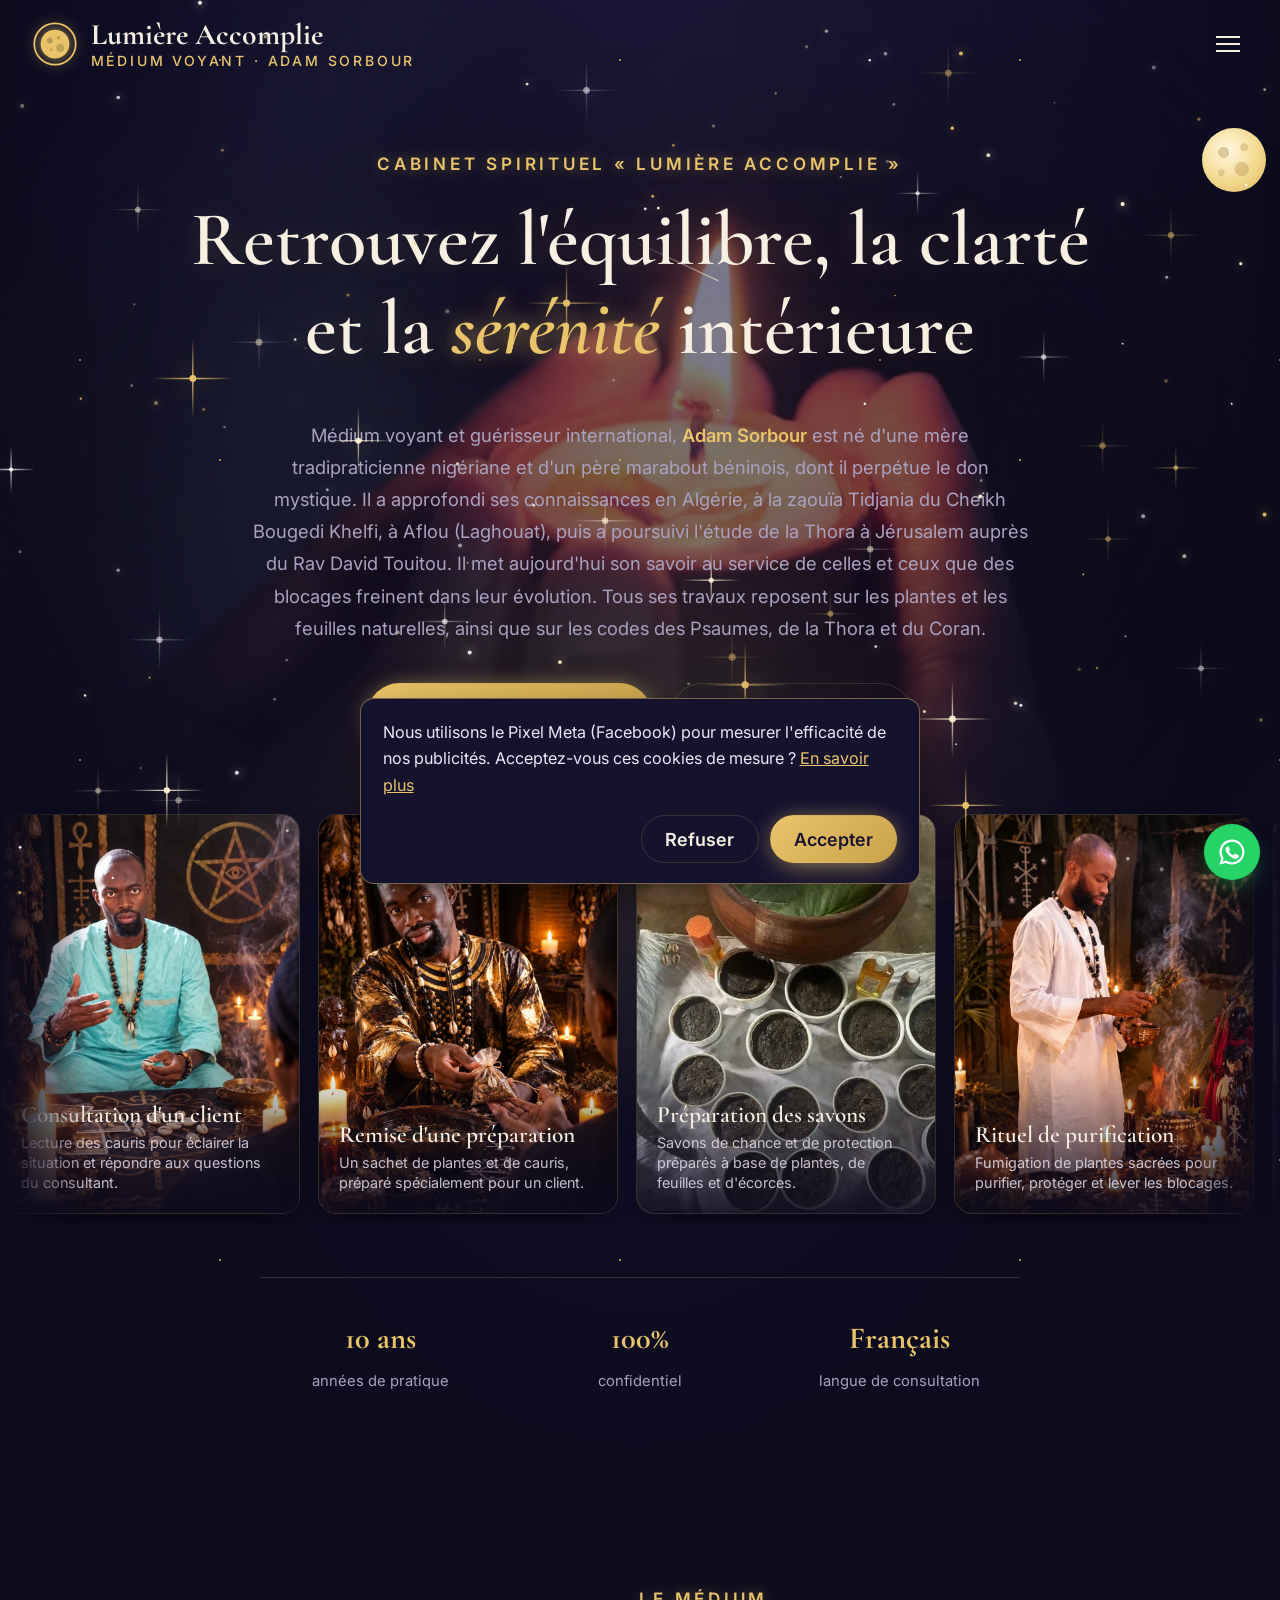
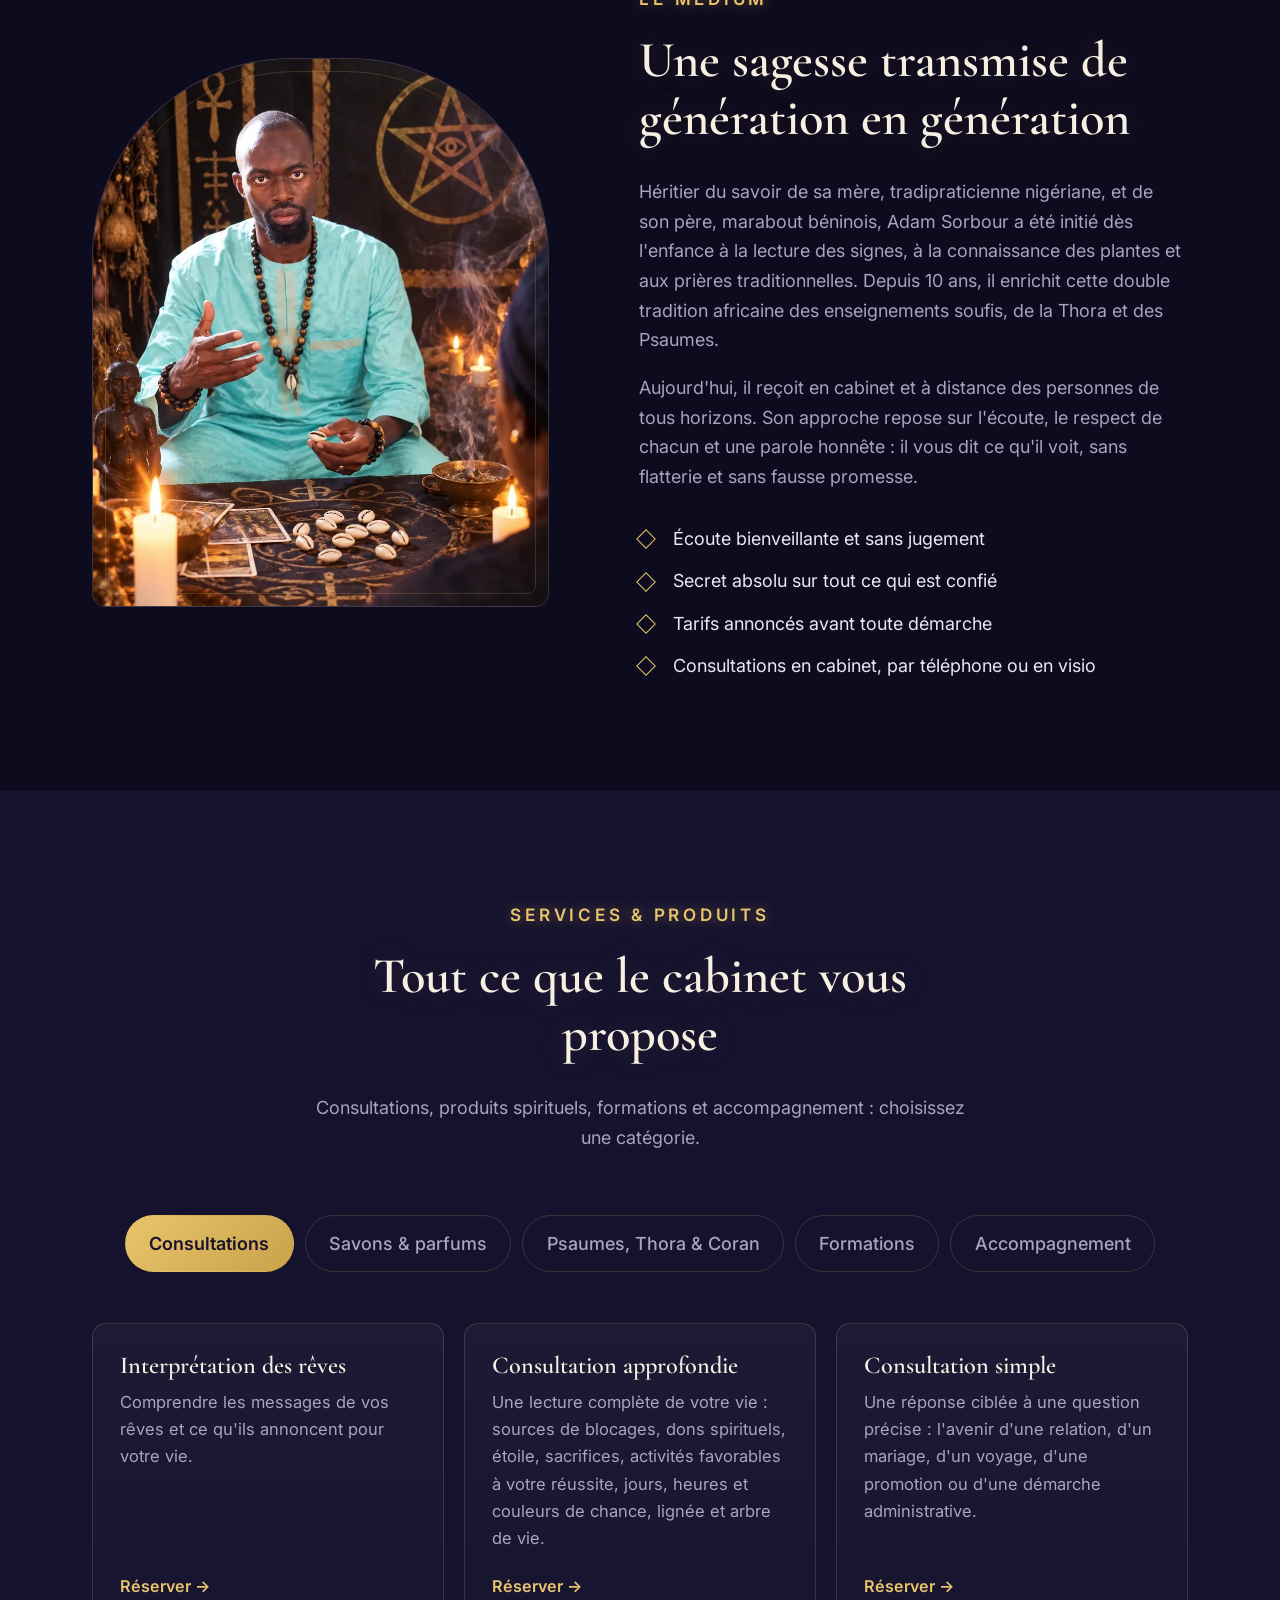
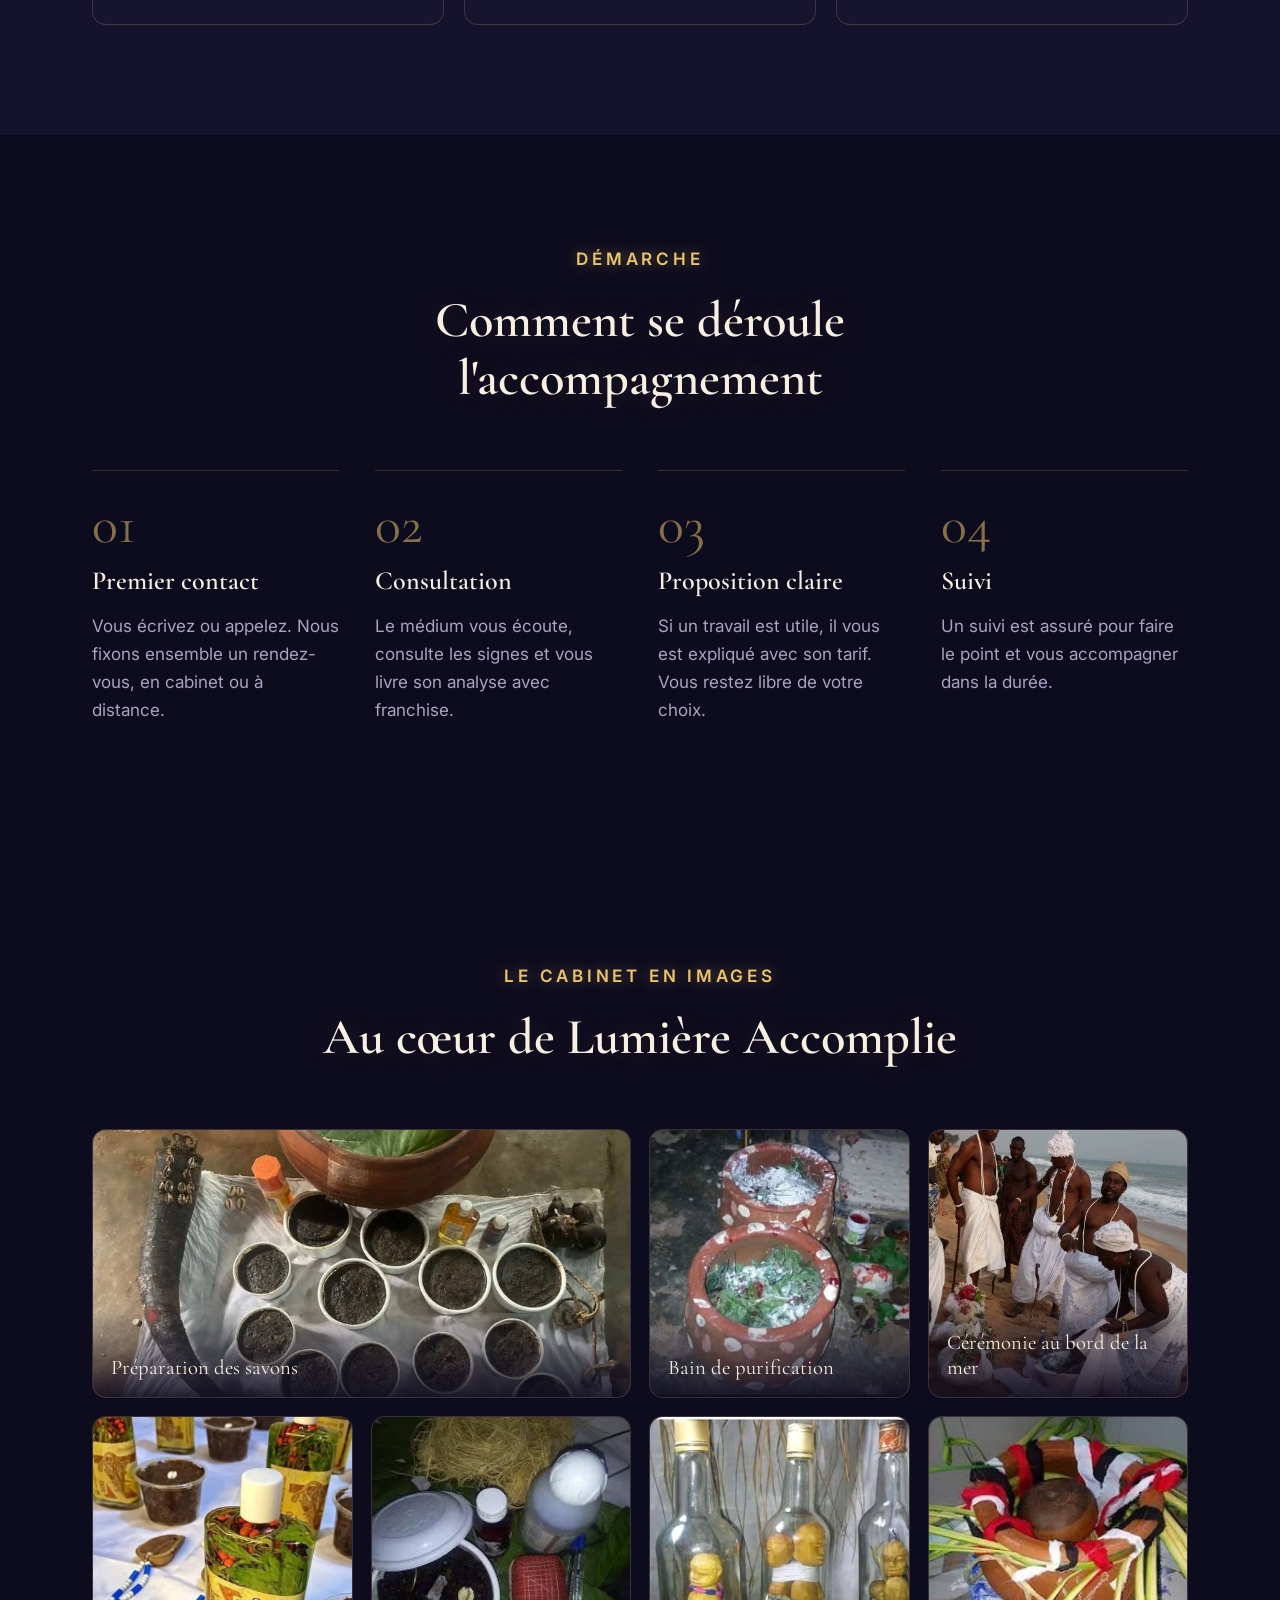
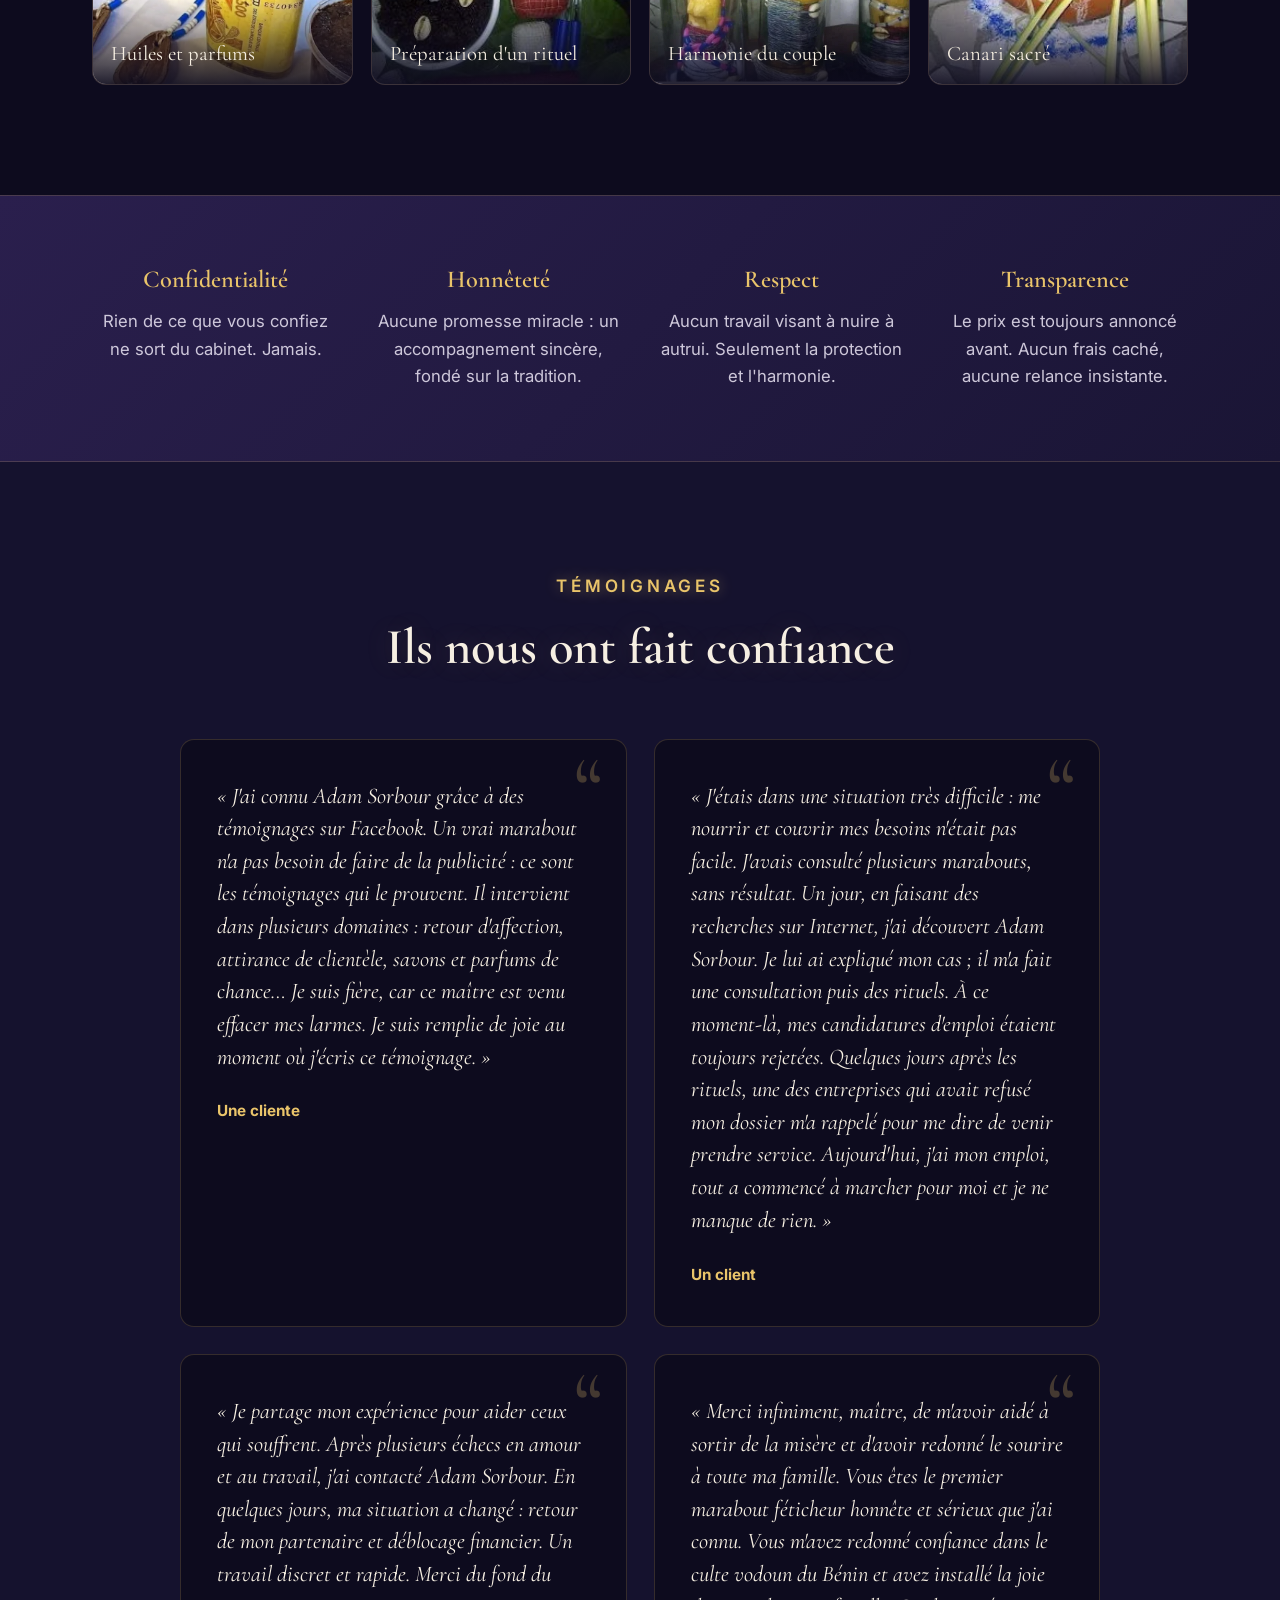
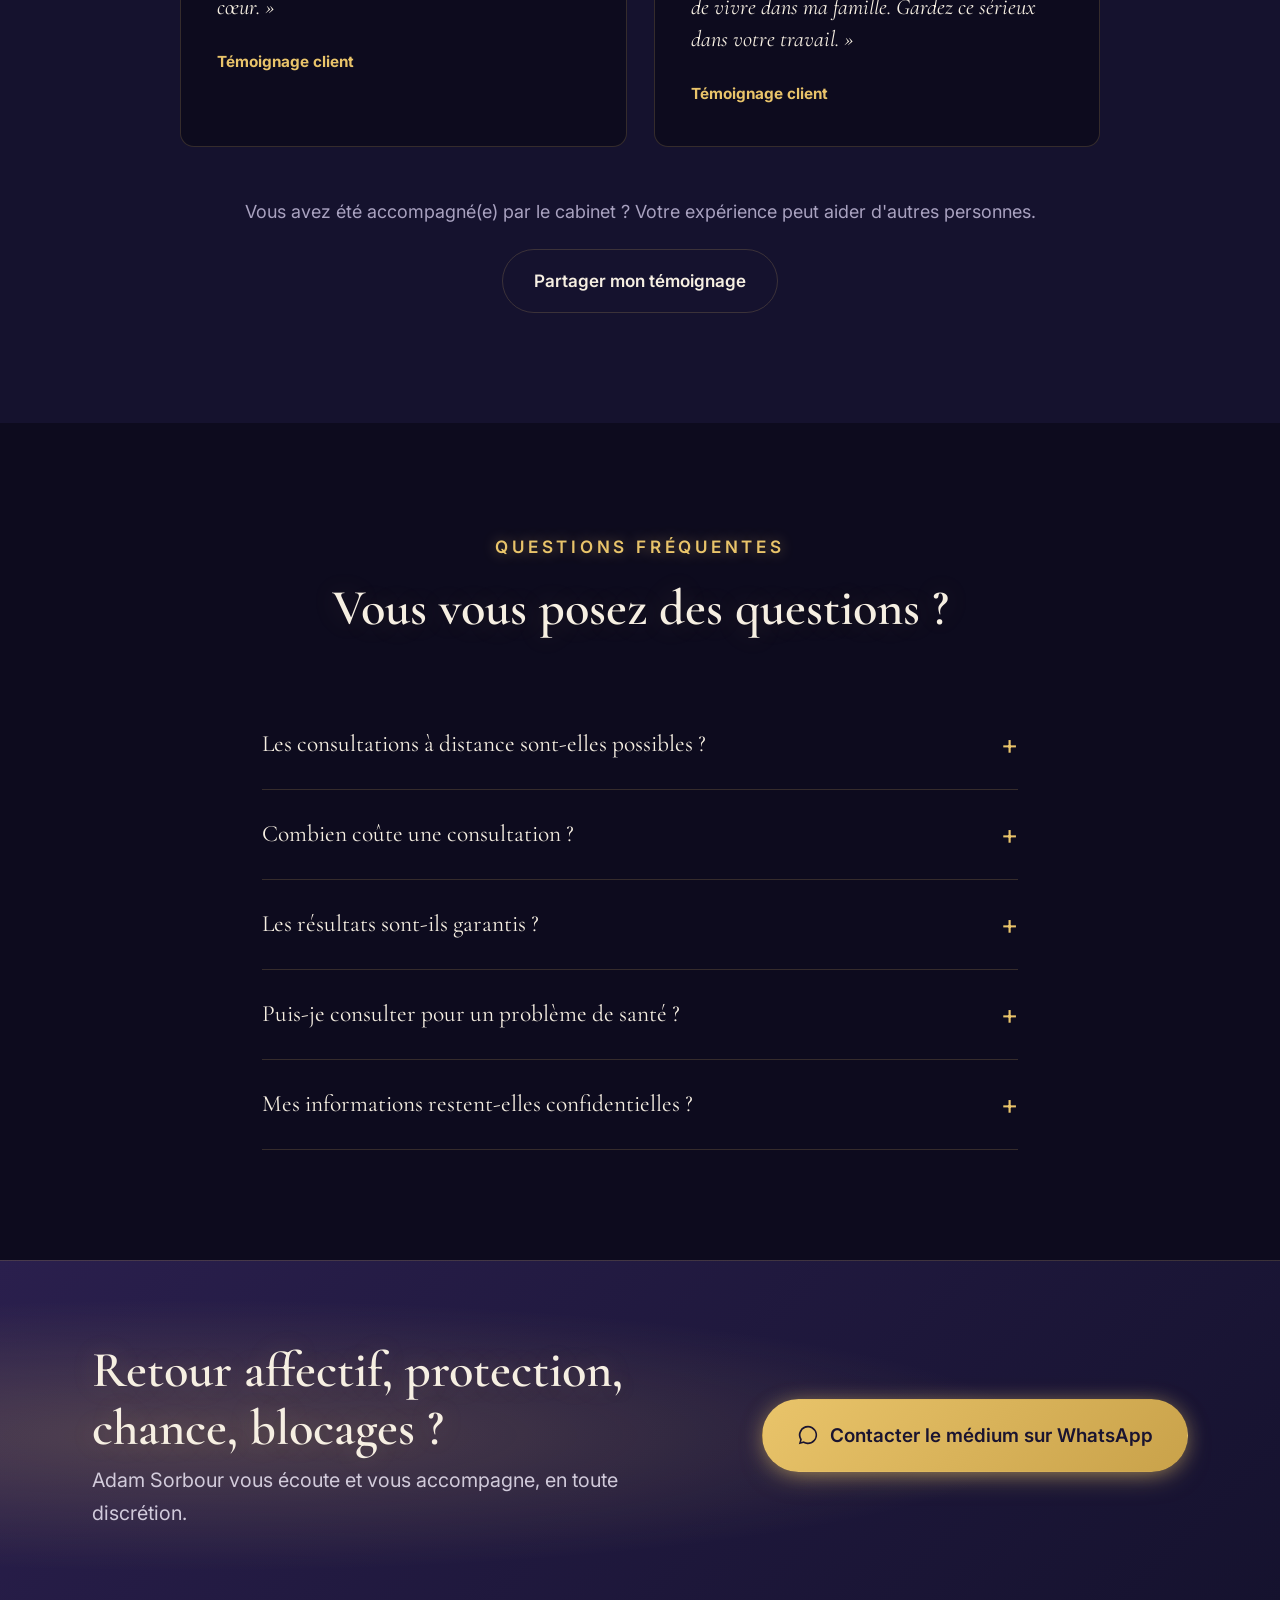
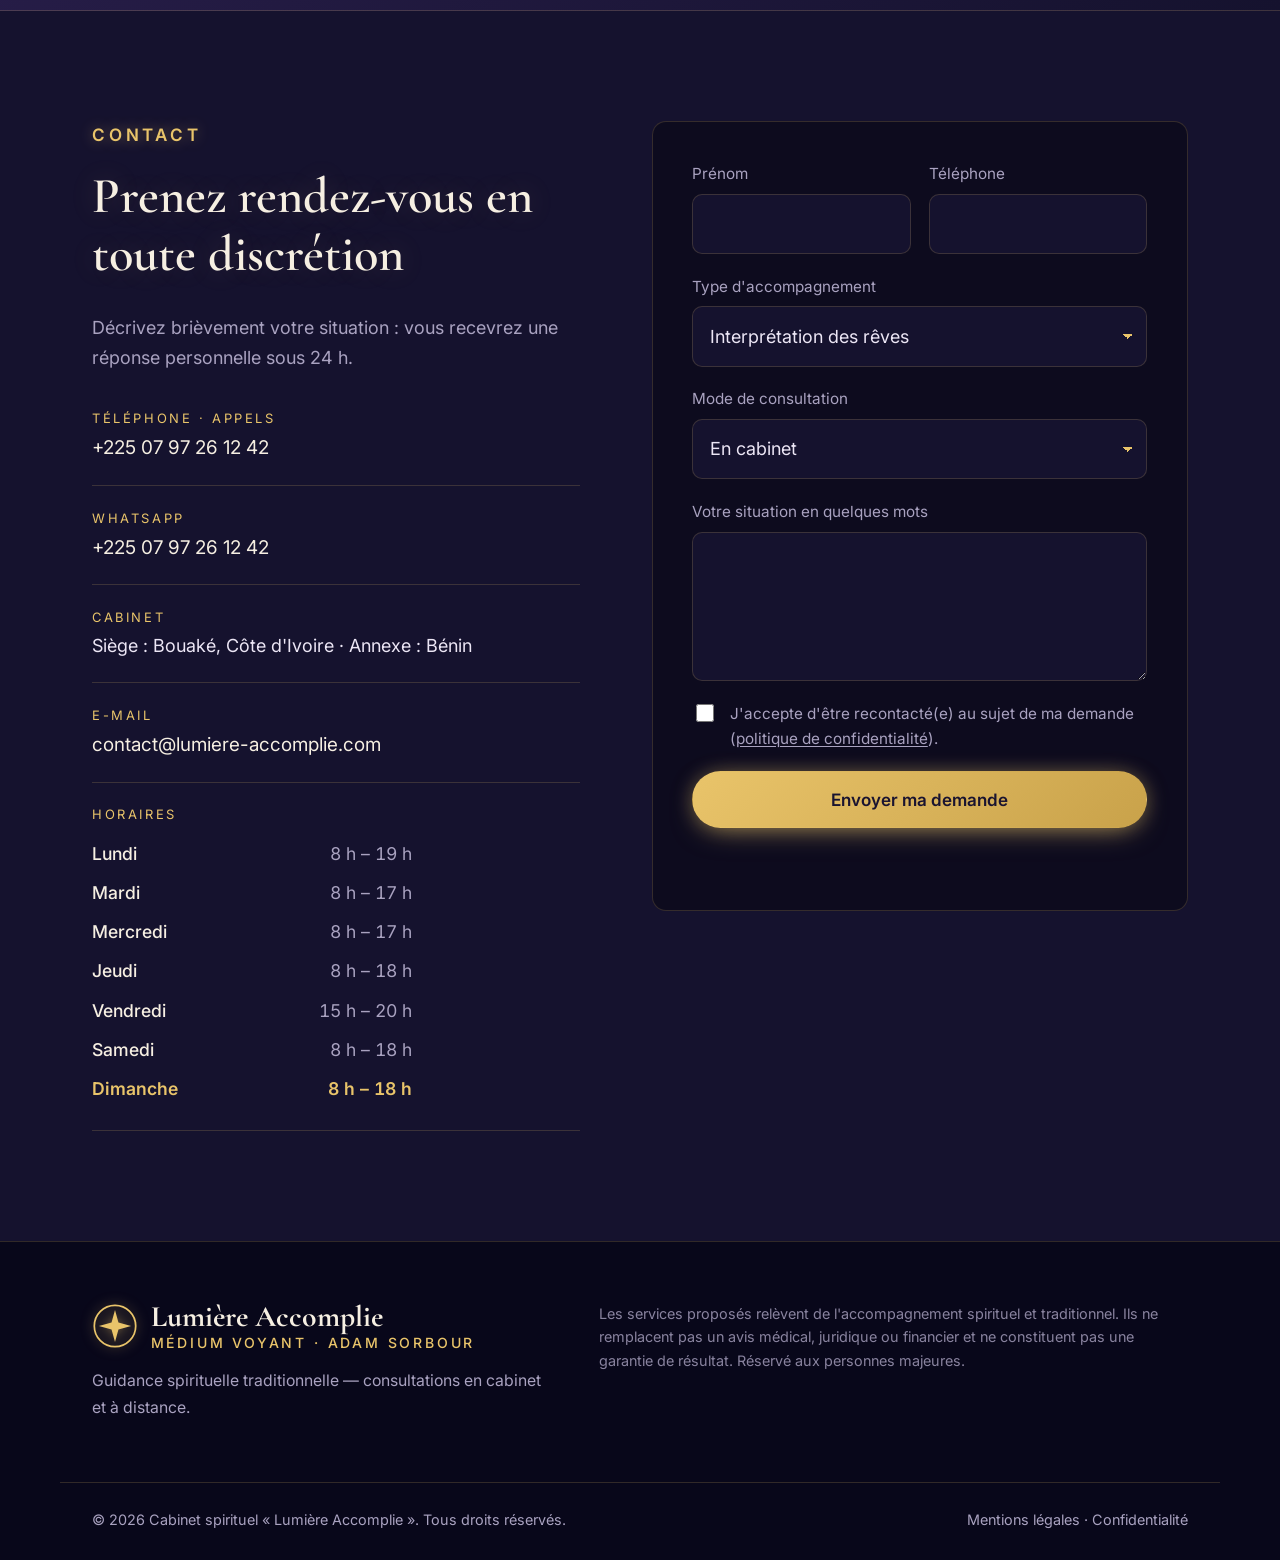
==== commit bb3a9e41: "Vérification du domaine Meta (balise facebook-domain-verification) Co-Authored-By: Claude Opus 5.5 <" ====
--- a/index.html
+++ b/index.html
@@ -2,6 +2,7 @@
 <html lang="fr">
 <head>
   <meta charset="utf-8">
+  <meta name="facebook-domain-verification" content="0fz1mfdemskbiv9iqm83hgc3utn2t7" />
   <meta name="viewport" content="width=device-width, initial-scale=1">
   <title>Lumière Accomplie — Cabinet spirituel · Médium voyant Adam Sorbour</title>
   <meta name="description" content="Cabinet spirituel Lumière Accomplie, du médium voyant Adam Sorbour. Voyance, naturopathie, protection, harmonie du foyer et bénédictions, en toute confidentialité.">
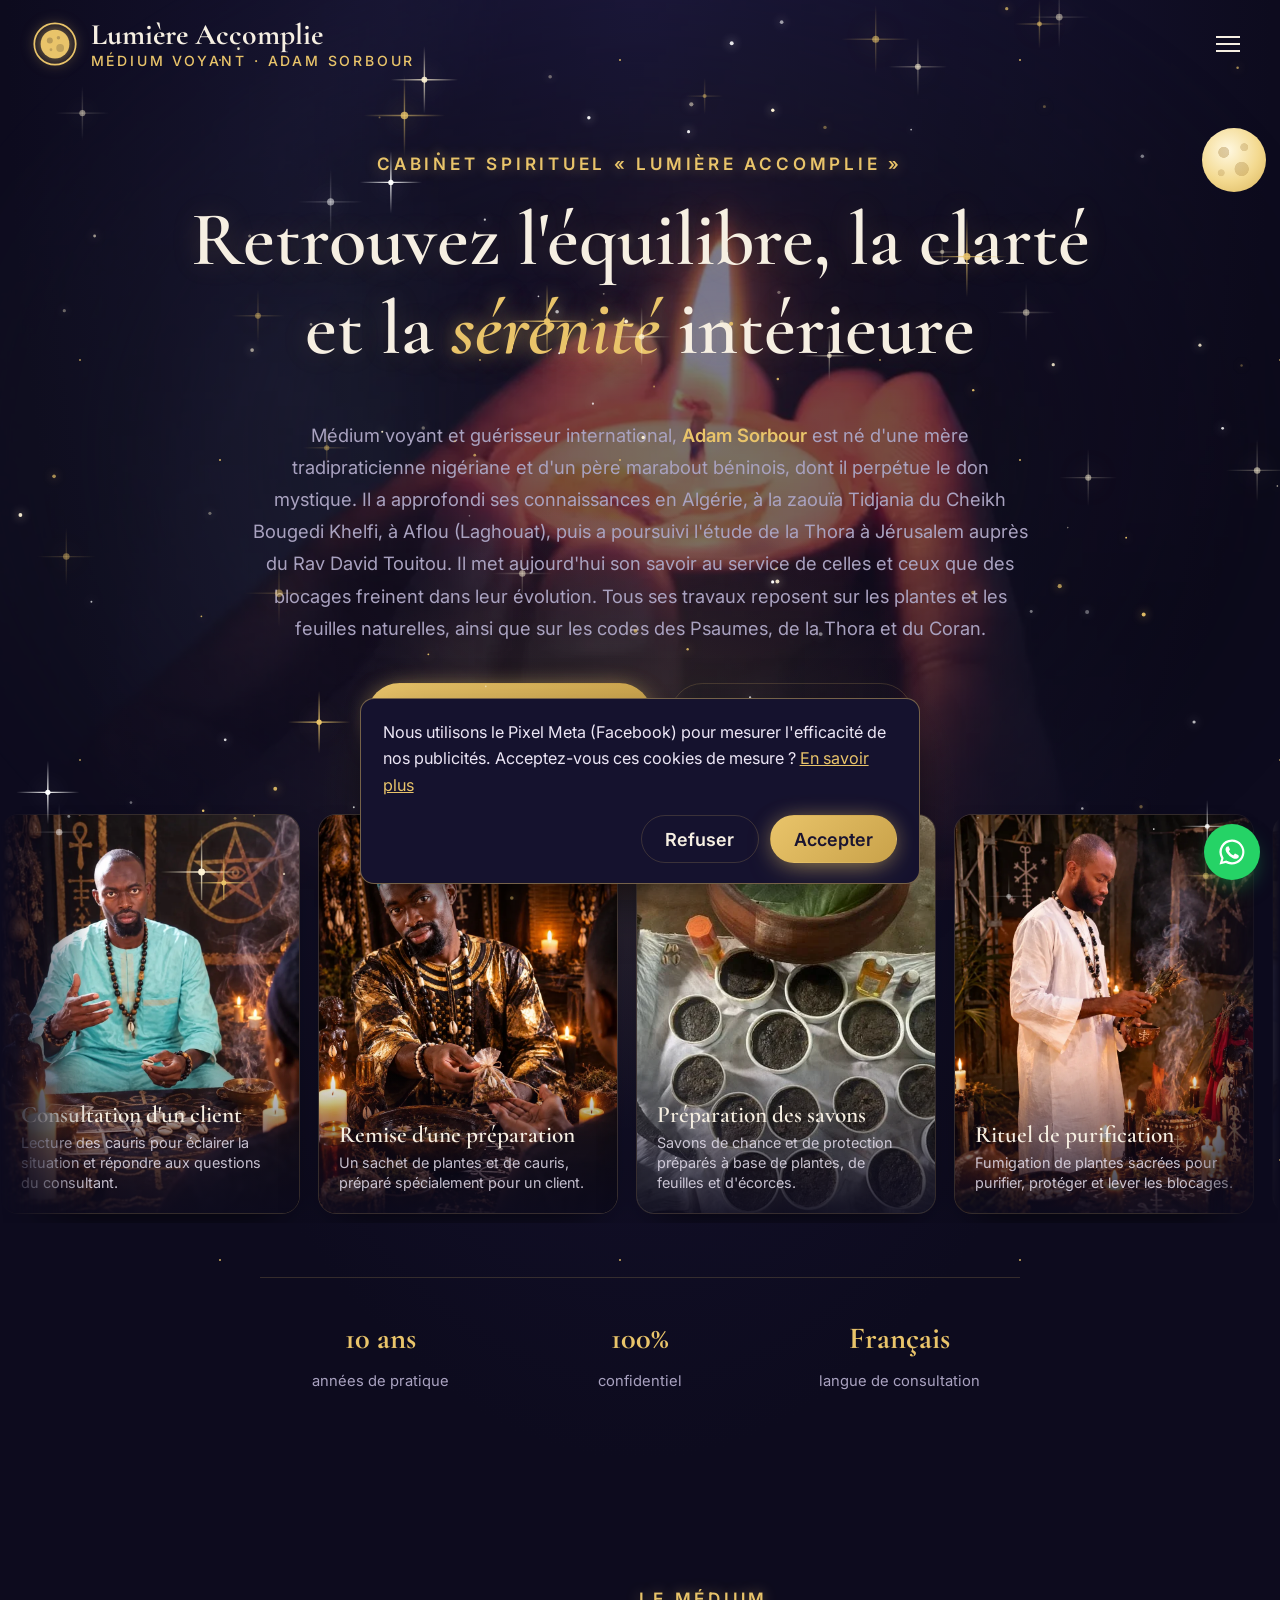
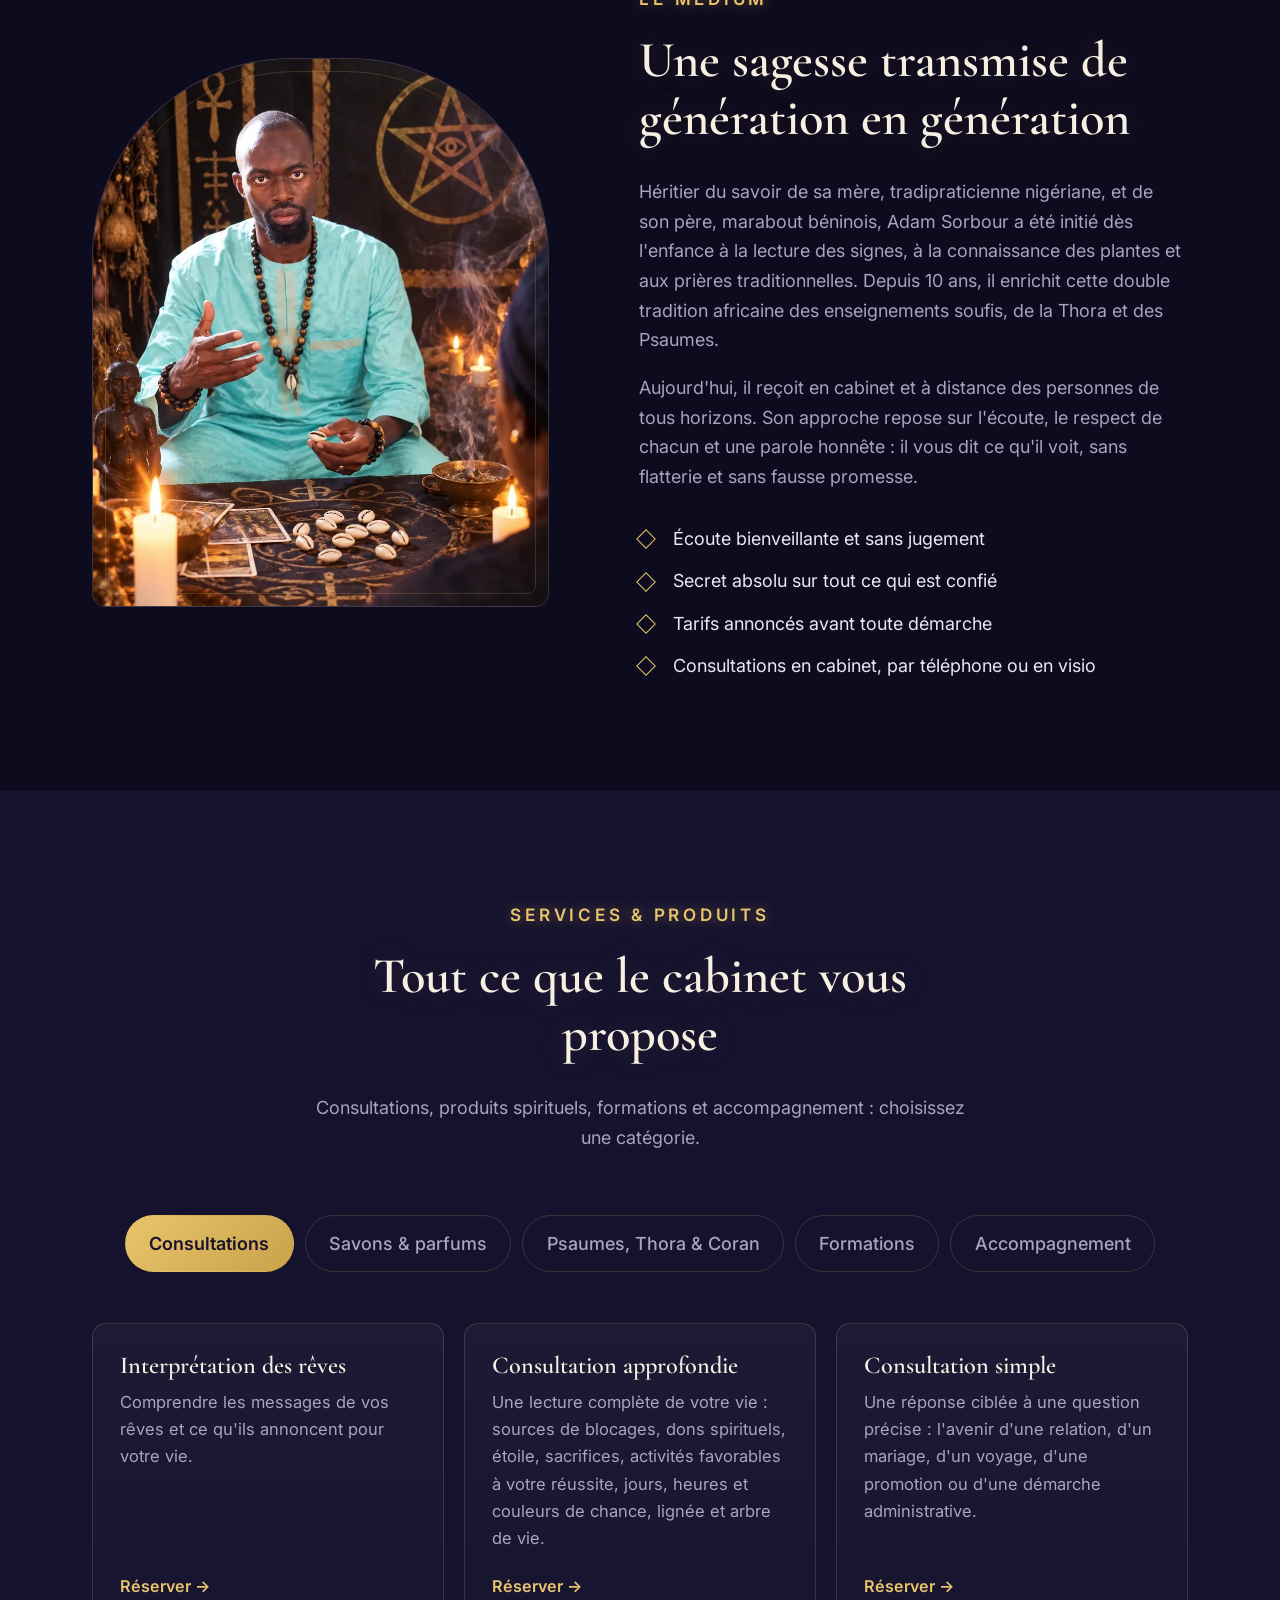
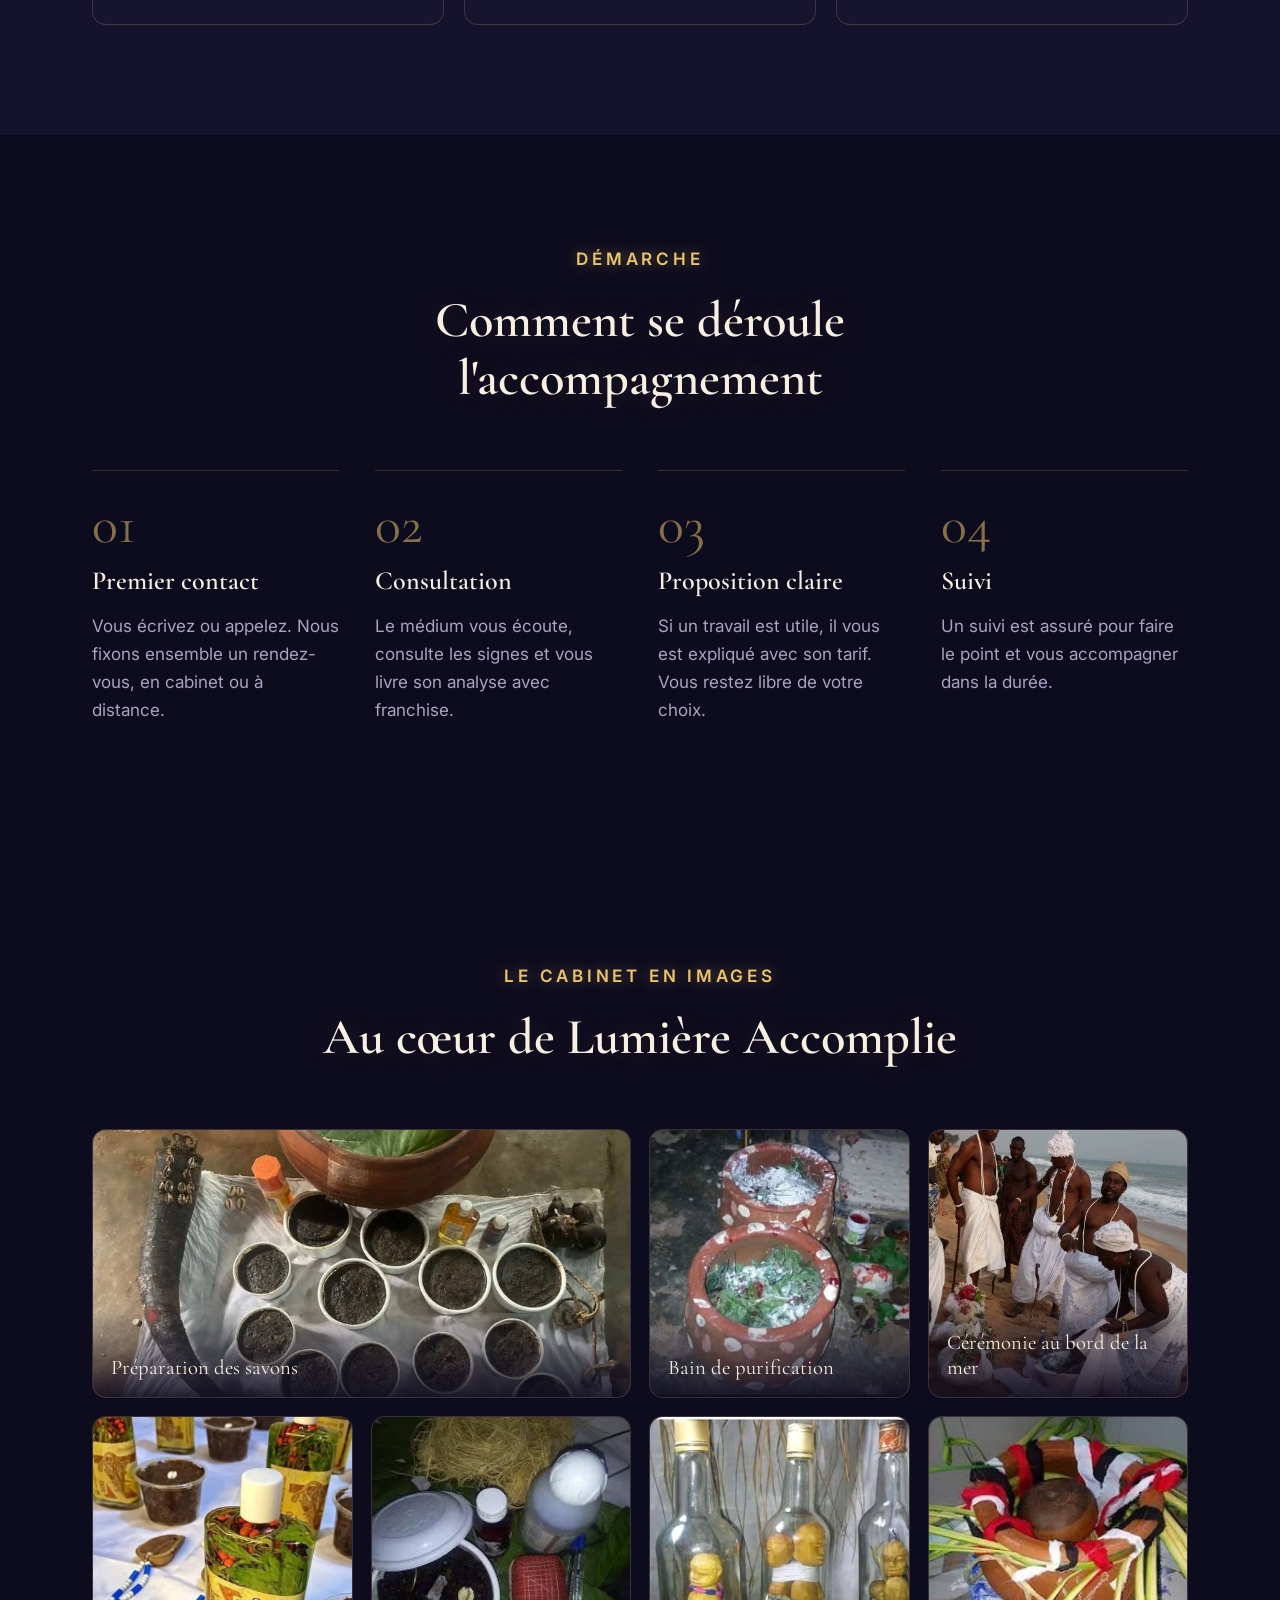
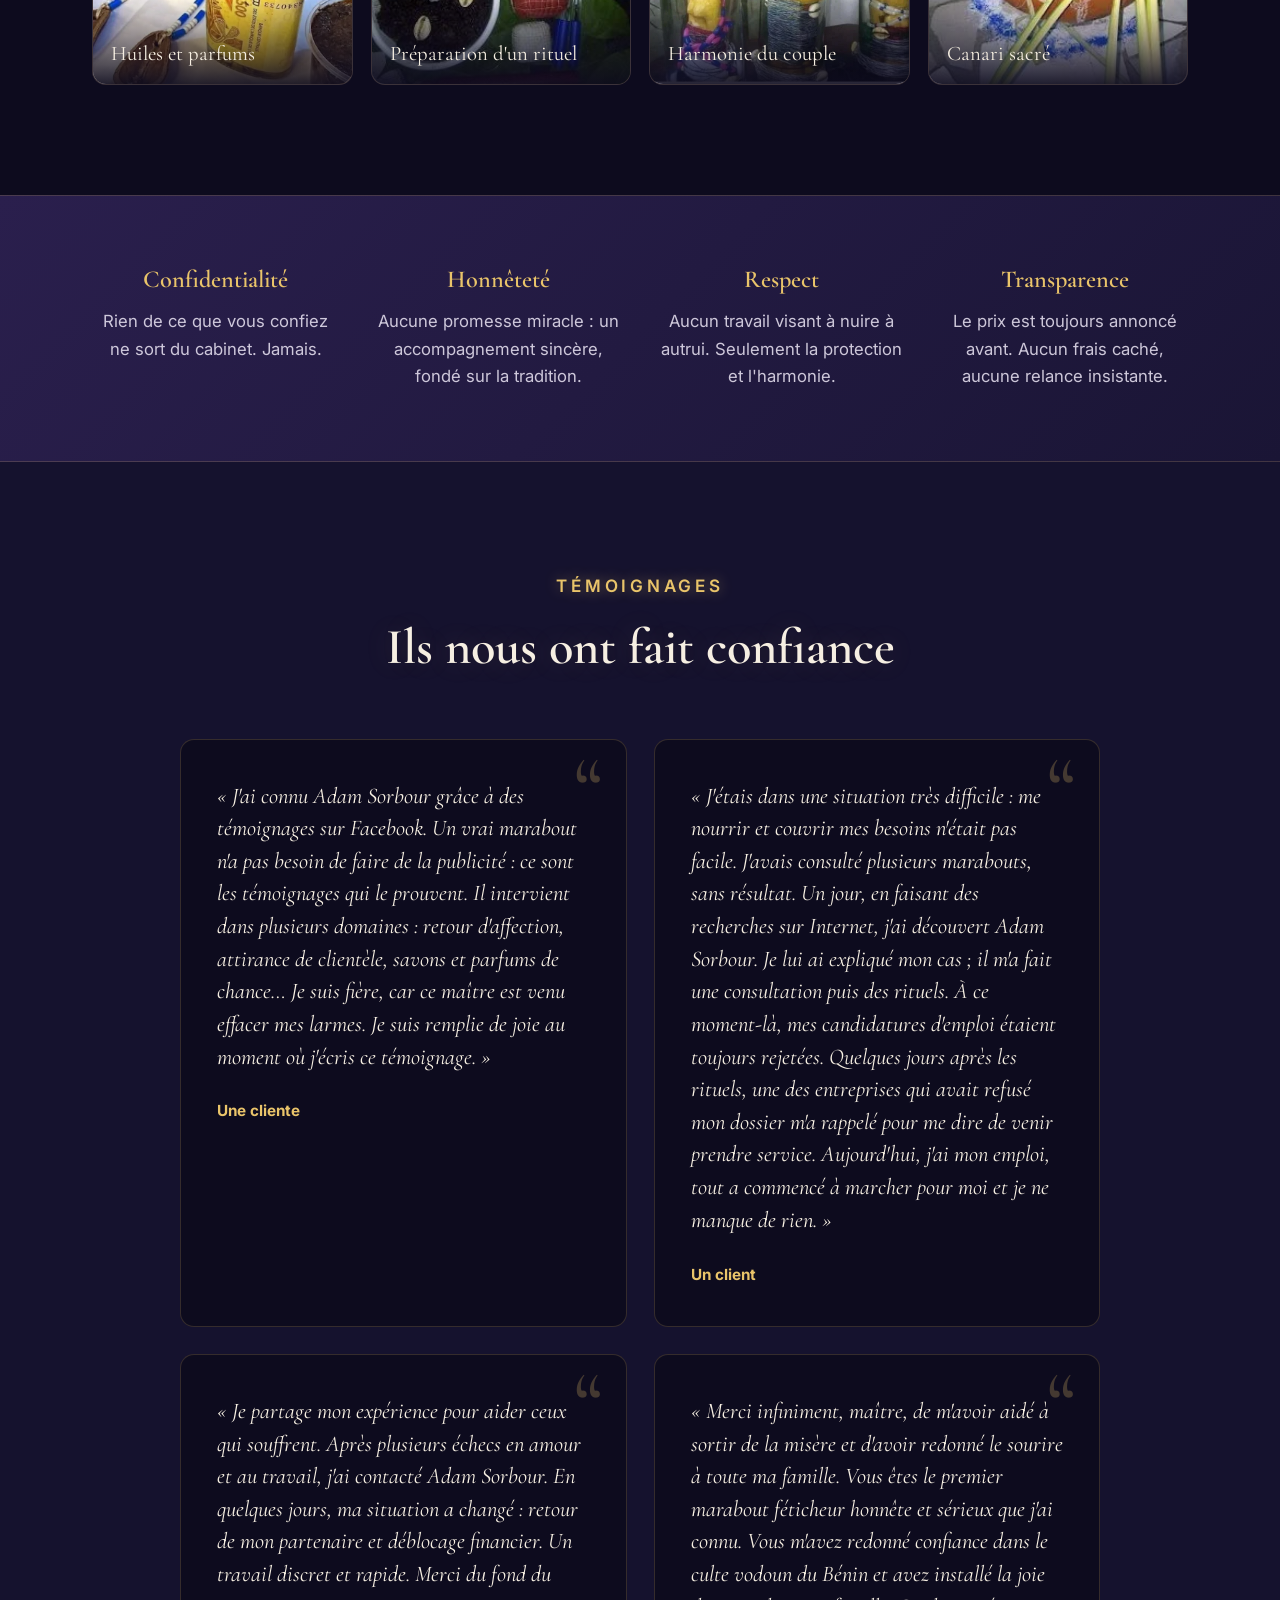
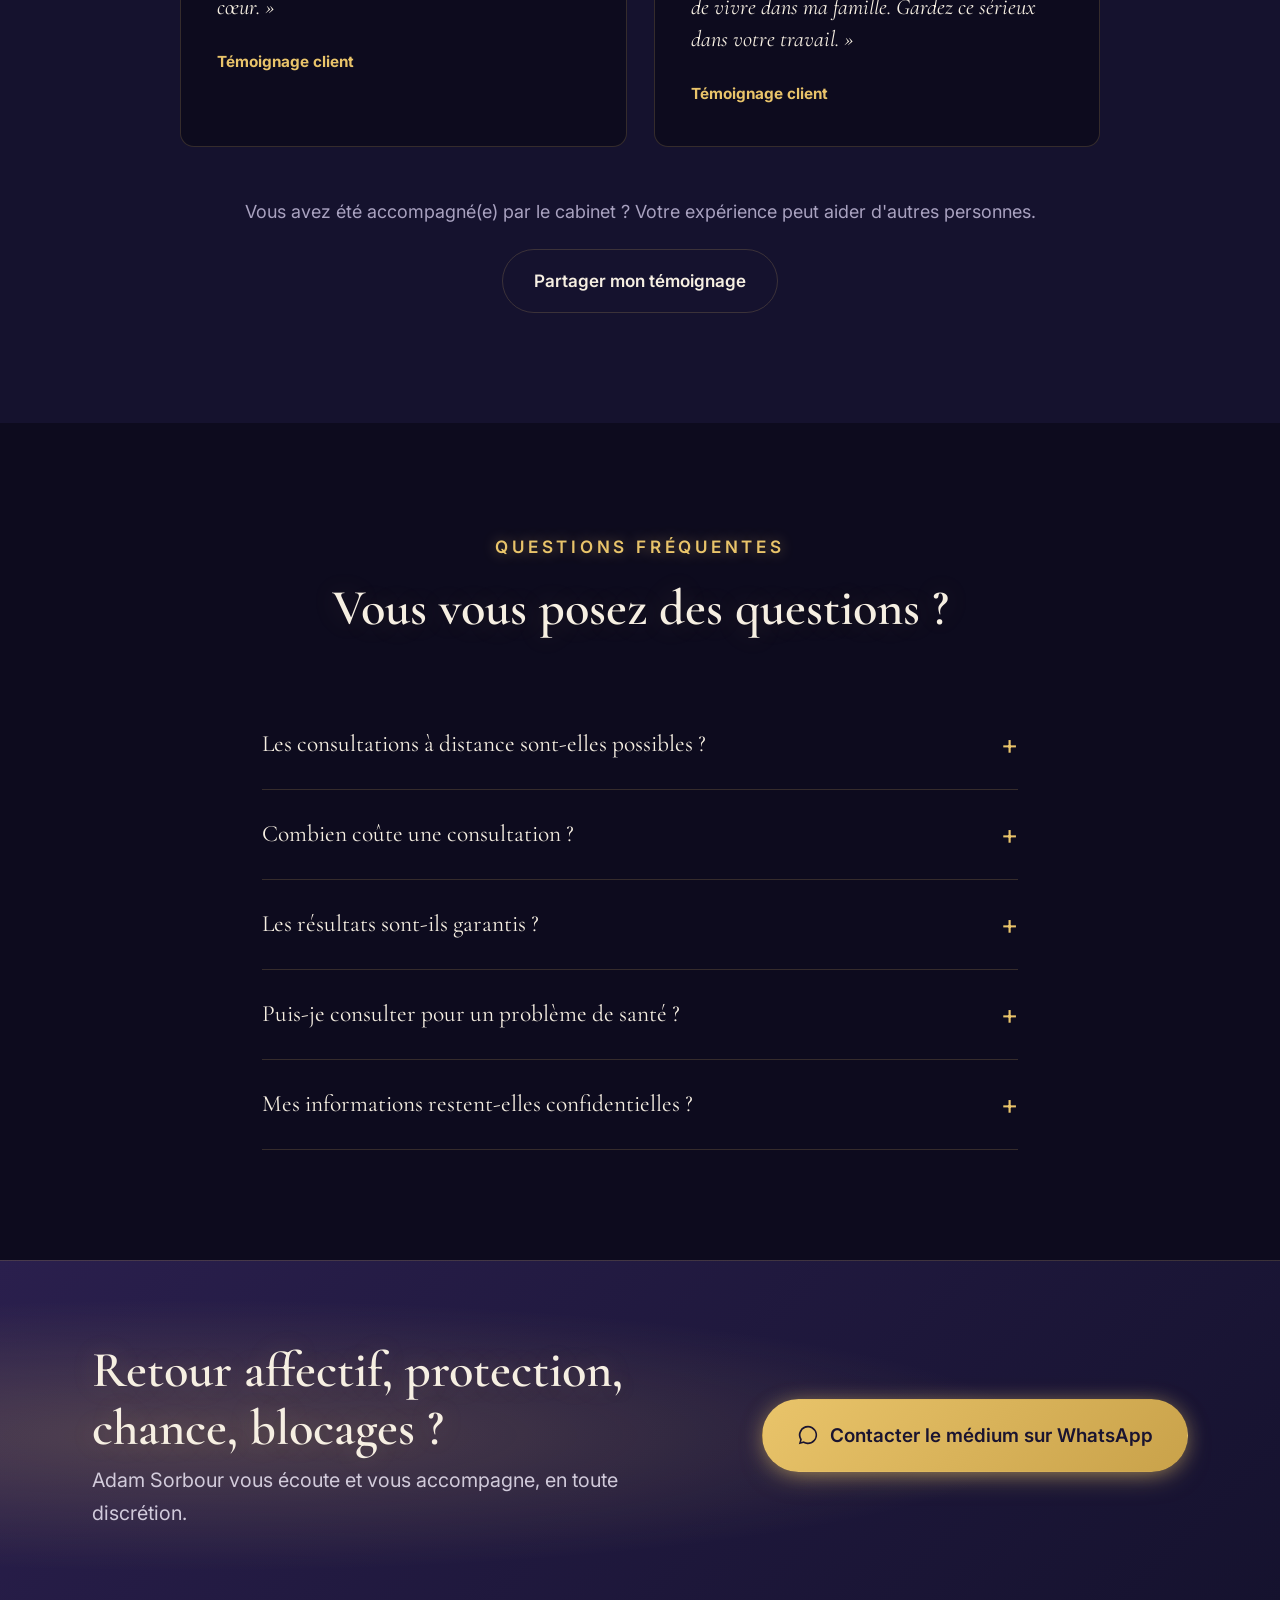
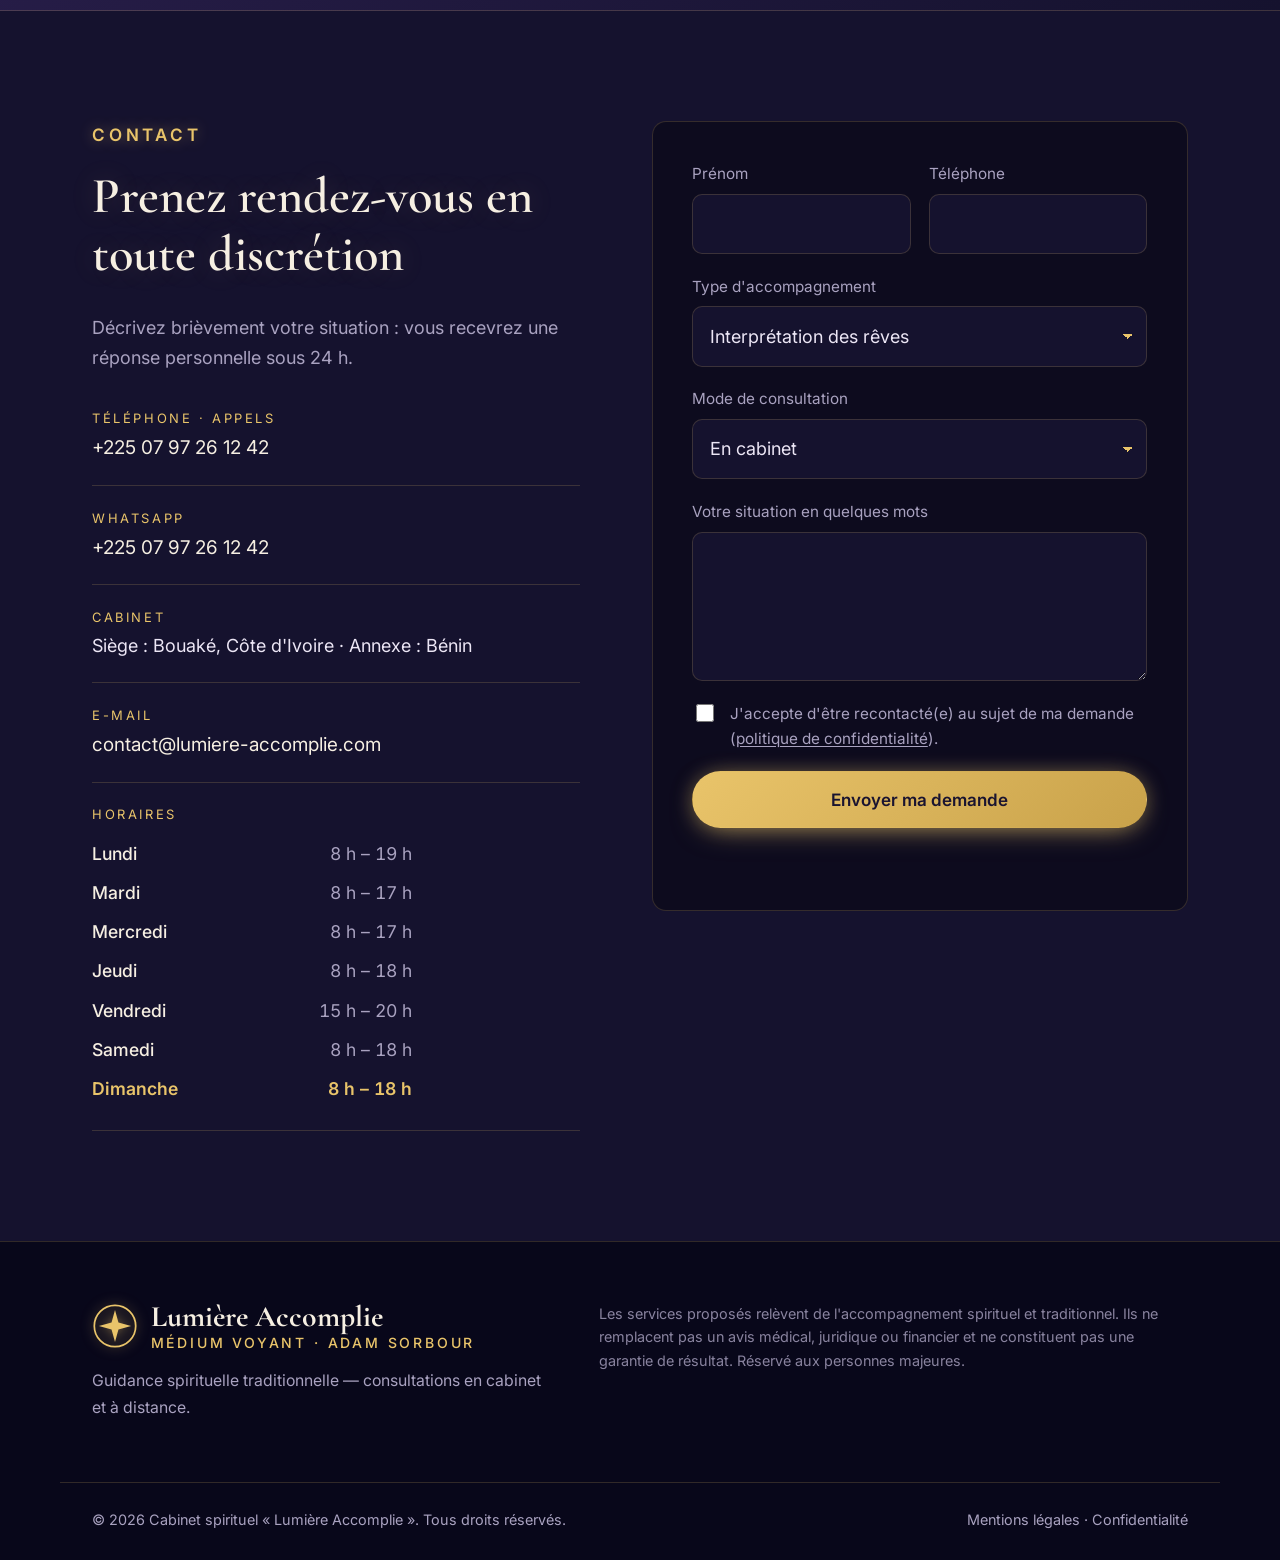
==== commit 971872a7: "Nouveau code de vérification du domaine Meta Co-Authored-By: Claude Opus 5.5 <noreply@anthropic.com>" ====
--- a/index.html
+++ b/index.html
@@ -2,7 +2,7 @@
 <html lang="fr">
 <head>
   <meta charset="utf-8">
-  <meta name="facebook-domain-verification" content="0fz1mfdemskbiv9iqm83hgc3utn2t7" />
+  <meta name="facebook-domain-verification" content="b8i8nyxya7hwji2a1fztx9x4n0e042" />
   <meta name="viewport" content="width=device-width, initial-scale=1">
   <title>Lumière Accomplie — Cabinet spirituel · Médium voyant Adam Sorbour</title>
   <meta name="description" content="Cabinet spirituel Lumière Accomplie, du médium voyant Adam Sorbour. Voyance, naturopathie, protection, harmonie du foyer et bénédictions, en toute confidentialité.">
